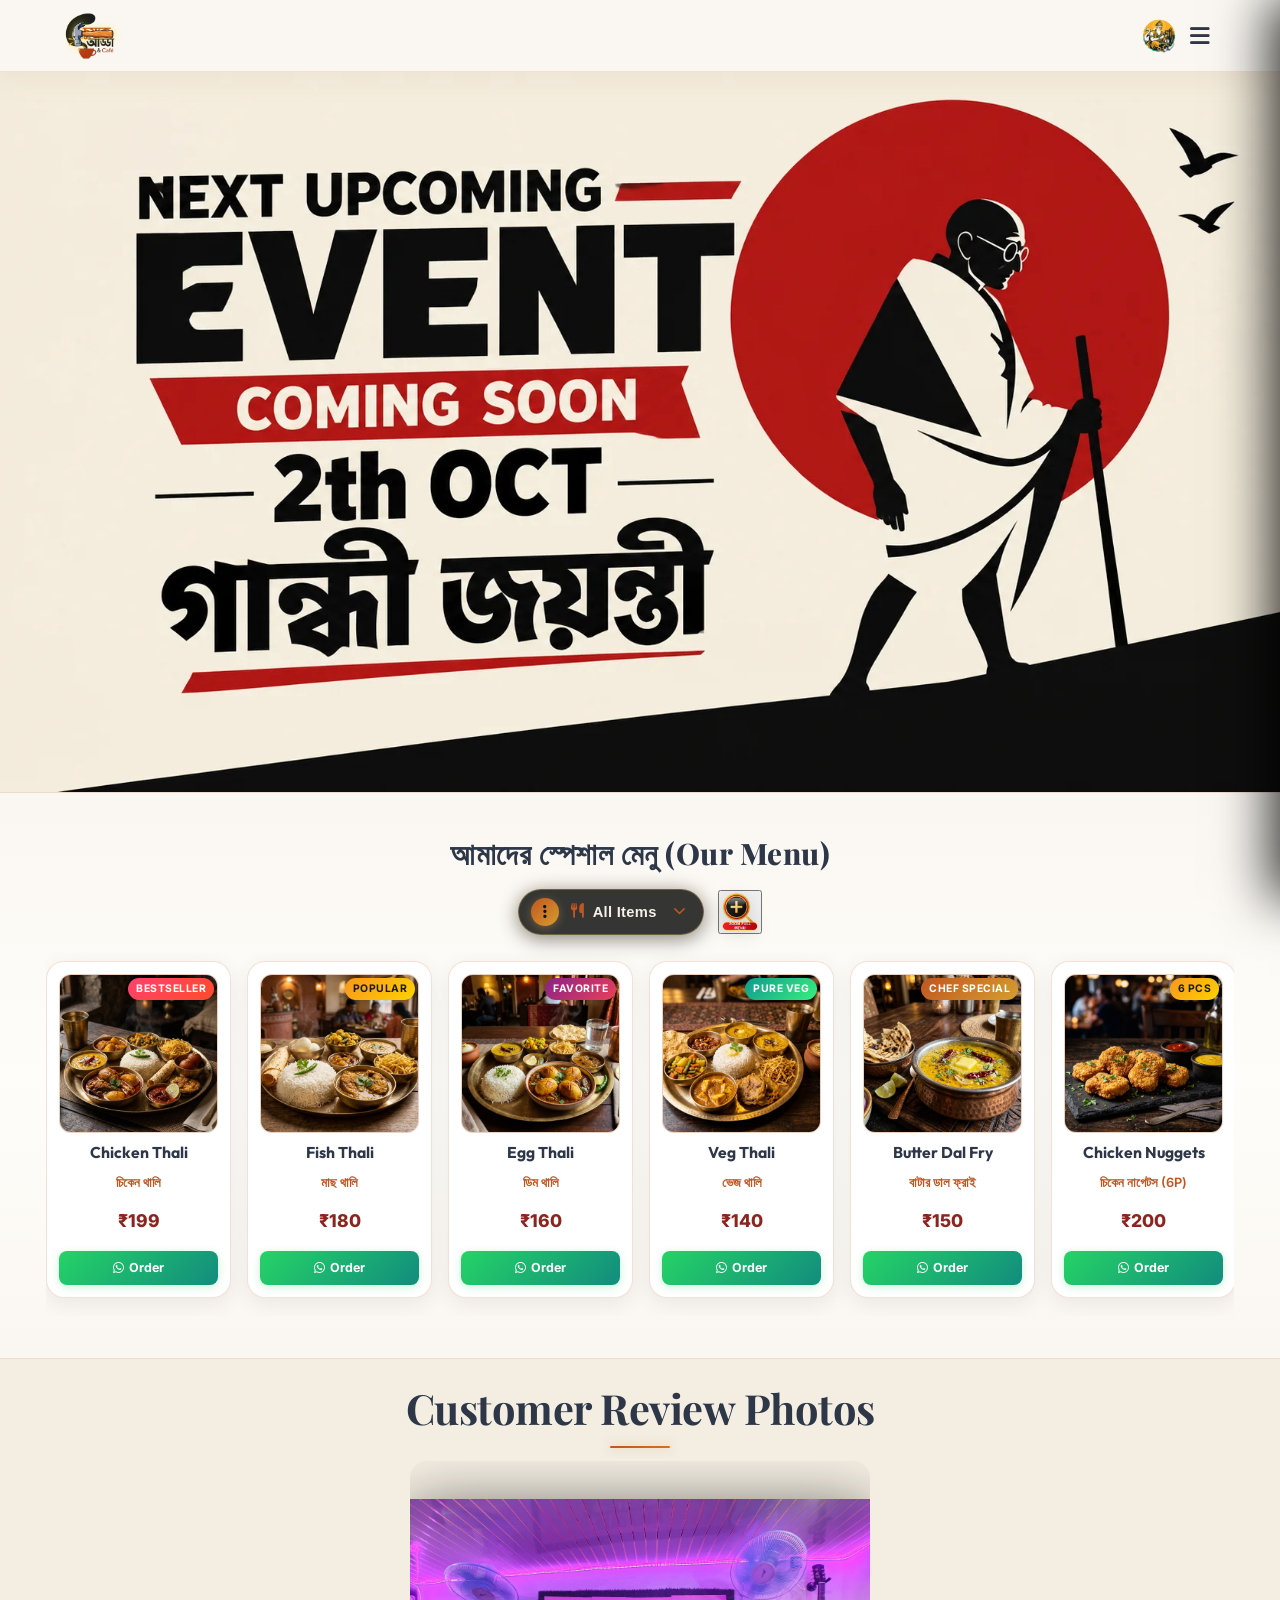
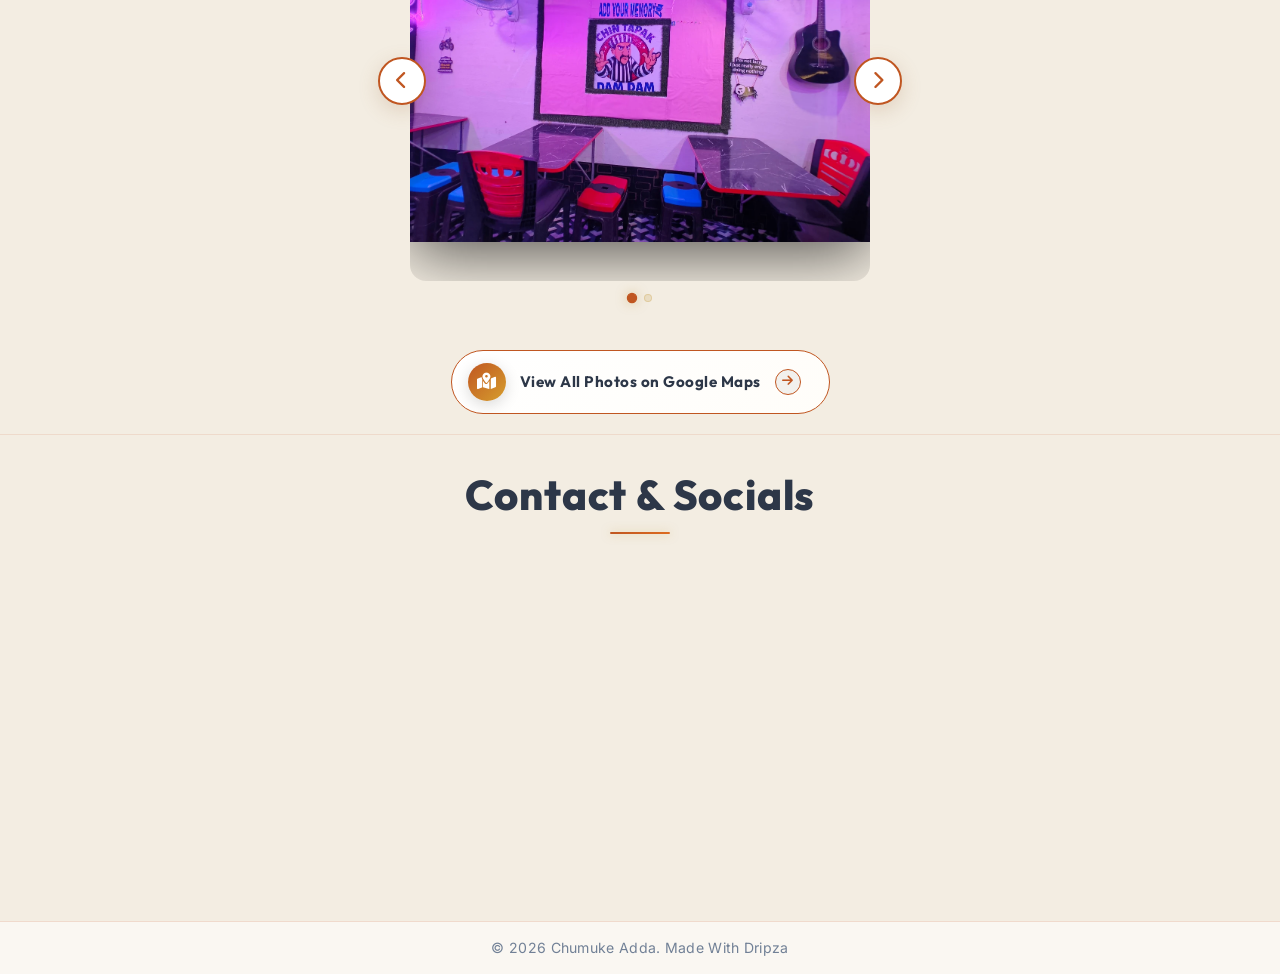
==== index.html @ e5b264c7 "Update search input keypad dismiss on enter" ====
﻿<!DOCTYPE html>
<html lang="bn">
<head>
    <meta charset="UTF-8">
    <meta name="viewport" content="width=device-width, initial-scale=1.0">
    <title>Chumuke Adda</title>
    <link rel="icon" type="image/png" href="assets/chumuke_adda_logo.webp">
    <link href="https://fonts.googleapis.com/css2?family=Playfair+Display:wght@400;600;700;800&family=Outfit:wght@300;400;600;800&family=Inter:wght@300;400;500;600&display=swap" rel="stylesheet">
    <link rel="stylesheet" href="https://cdnjs.cloudflare.com/ajax/libs/font-awesome/6.4.0/css/all.min.css">
    <link rel="stylesheet" href="styles.css?v=1.3">
</head>
<body class="no-scroll">
    <!-- Preloader Screen -->
    <div id="preloader">
        <div class="preloader-content">
            <h1 class="preloader-title">Welcome to <br><span class="highlight">Chumuke Adda</span></h1>
            <div class="preloader-loader">
                <div class="loader-bar"></div>
            </div>
        </div>
    </div>
    <!-- Navbar -->
    <nav class="navbar">
        <div class="logo-container">
            <img src="assets/chumuke_adda_logo.webp" alt="Chumuke Adda Logo" class="logo-brand-img">
            <div class="logo-text-wrapper">
                <span class="animated-football-header" title="Ganesh Chaturthi Special">
                    <img src="assets/ganesh_run_icon.webp" alt="Ganesh Run Icon" style="object-fit: contain; filter: drop-shadow(0 0 5px rgba(255, 215, 0, 0.6));">
                </span>
                <span class="logo-text">Chumuke Adda</span>
            </div>
        </div>
        <span class="rath-yatra-header-text">শুভ বিশ্বকর্মা পূজা!</span>
        <ul class="nav-links">
            <li><a href="#home">Home</a></li>
            <li><a href="#menu">Menu</a></li>
            <li><a href="#reviews">Reviews</a></li>
            <li><a href="#contact">Contact</a></li>
        </ul>
        <div class="navbar-actions">
            <!-- Rakhi Purnima Button for Poster -->
            <button class="fifa-btn" id="open-promo-modal-direct-btn" title="Show Ganesh Chaturthi Special Poster">
                <div class="fifa-container">
                    <div class="fifa-magic-ring"></div>
                    <img src="assets/ganesh_icon.webp" alt="Ganesh Special" class="fifa-svg" style="object-fit: contain;">
                </div>
            </button>
            
            <div class="hamburger">
                <i class="fas fa-bars"></i>
            </div>
        </div>
    </nav>

    <!-- Hero Section -->
    <section id="home" class="hero">
        <div class="hero-bg banner-box">
            <img src="assets/aj_restaurant_banner_1.webp" alt="AJ Restaurant & Cafe Banner" class="active">
            <img src="assets/hero_banner_1.webp" alt="Chumuke Adda Banner 1">
            <img src="assets/hero_banner_2.webp" alt="Chumuke Adda Banner 2">
            <img src="assets/hero_banner_3.webp" alt="Chumuke Adda Banner 3">
            <div class="overlay"></div>
        </div>
        <!-- Click/Hover Zones for Banner Control -->
        <div class="hero-nav-zone left-zone" title="Previous Image"></div>
        <div class="hero-nav-zone right-zone" title="Next Image"></div>
    </section>

                <!-- Digital Restaurant Menu Section -->
    <section id="menu" class="main-menu-section">
        <div class="menu-header-wrapper">
            <div class="menu-eyebrow-container">
                <span class="menu-eyebrow">আমাদের স্পেশাল মেনু (Our Menu)</span>
            </div>
        </div>

        <!-- Menu Category Filter Tabs -->
                <!-- Menu Category Filter Dropdown (Three-Dot Filter Menu) -->
        <!-- Menu Filter and Zoom Controls Row -->
        <div class="menu-filter-controls-row">
            <div class="menu-filter-dropdown-wrapper" id="main-menu-filter-dropdown-wrapper">
            <button type="button" class="menu-filter-dots-btn" id="main-menu-filter-dots-btn" aria-expanded="false" aria-haspopup="true" title="Filter Menu">
                <span class="three-dots-icon-box">
                    <i class="fas fa-ellipsis-v"></i>
                </span>
                <span class="current-filter-label" id="main-current-filter-label">
                    <i class="fas fa-utensils"></i>
                    <span>All Items</span>
                </span>
                <i class="fas fa-chevron-down filter-dropdown-arrow"></i>
            </button>

            <!-- Dropdown List of Category Filter Options -->
            <div class="menu-filter-dropdown-menu" id="main-menu-filter-dropdown-menu">
                <div class="menu-filter-dropdown-header">
                    <span><i class="fas fa-filter"></i> Filter Category</span>
                </div>
                <div class="menu-filter-dropdown-list">
                    <button type="button" class="menu-tab-btn active" data-category="all">
                        <span class="tab-btn-content">
                            <i class="fas fa-utensils tab-icon"></i>
                            <span class="tab-title">All Items</span>
                        </span>
                        <i class="fas fa-check active-indicator-icon"></i>
                    </button>
                    <button type="button" class="menu-tab-btn" data-category="thali">
                        <span class="tab-btn-content">
                            <i class="fas fa-bowl-rice tab-icon"></i>
                            <span class="tab-title">Bengali Thali</span>
                        </span>
                        <i class="fas fa-check active-indicator-icon"></i>
                    </button>
                    <button type="button" class="menu-tab-btn" data-category="snacks">
                        <span class="tab-btn-content">
                            <i class="fas fa-burger tab-icon"></i>
                            <span class="tab-title">Breakfast & Snacks</span>
                        </span>
                        <i class="fas fa-check active-indicator-icon"></i>
                    </button>
                    <button type="button" class="menu-tab-btn" data-category="beverages">
                        <span class="tab-btn-content">
                            <i class="fas fa-mug-hot tab-icon"></i>
                            <span class="tab-title">Tea & Coffee</span>
                        </span>
                        <i class="fas fa-check active-indicator-icon"></i>
                    </button>
                    <button type="button" class="menu-tab-btn" data-category="extras">
                        <span class="tab-btn-content">
                            <i class="fas fa-plate-wheat tab-icon"></i>
                            <span class="tab-title">Sides & Extras</span>
                        </span>
                        <i class="fas fa-check active-indicator-icon"></i>
                    </button>
                </div>
            </div>
        </div>

            <!-- Zoom Full Menu Button on Right Side of Filter -->
            <button type="button" class="menu-zoom-img-btn" id="open-full-menu-modal-btn" title="Open Complete Menu Card (সম্পূর্ণ মেনু)">
                    <img src="assets/zoom_full_menu_icon.webp" alt="Zoom Full Menu" class="zoom-full-menu-img">
                </button>
        </div>
        

        <!-- Menu Cards Horizontal Side-Scroll Wrapper -->
        <div class="main-menu-scroll-wrapper">
            <div class="main-menu-scroll-track" id="main-restaurant-menu-scroll">
                
                <!-- 1. Chicken Thali -->
                <div class="food-menu-card" data-category="thali">
                    <div class="food-card-badge bestseller">Bestseller</div>
                    <div class="food-card-img-box">
                        <img src="assets/menu_chicken_thali.webp" alt="Chicken Thali" loading="lazy">
                    </div>
                    <div class="food-card-body">
                        <h3 class="food-title">Chicken Thali</h3>
                        <span class="bengali-title">চিকেন থালি</span>
                        <span class="food-price">₹199</span>
                        <a href="https://wa.me/917432897195?text=Hi%20Chumuke%20Adda,%20I%20want%20to%20order%20Chicken%20Thali%20(₹199)" target="_blank" class="food-order-btn">
                            <i class="fab fa-whatsapp"></i> Order
                        </a>
                    </div>
                </div>

                <!-- 2. Fish Thali -->
                <div class="food-menu-card" data-category="thali">
                    <div class="food-card-badge popular">Popular</div>
                    <div class="food-card-img-box">
                        <img src="assets/menu_fish_thali.webp" alt="Fish Thali" loading="lazy">
                    </div>
                    <div class="food-card-body">
                        <h3 class="food-title">Fish Thali</h3>
                        <span class="bengali-title">মাছ থালি</span>
                        <span class="food-price">₹180</span>
                        <a href="https://wa.me/917432897195?text=Hi%20Chumuke%20Adda,%20I%20want%20to%20order%20Fish%20Thali%20(₹180)" target="_blank" class="food-order-btn">
                            <i class="fab fa-whatsapp"></i> Order
                        </a>
                    </div>
                </div>

                <!-- 3. Egg Thali -->
                <div class="food-menu-card" data-category="thali">
                    <div class="food-card-badge special">Favorite</div>
                    <div class="food-card-img-box">
                        <img src="assets/menu_egg_thali.webp" alt="Egg Thali" loading="lazy">
                    </div>
                    <div class="food-card-body">
                        <h3 class="food-title">Egg Thali</h3>
                        <span class="bengali-title">ডিম থালি</span>
                        <span class="food-price">₹160</span>
                        <a href="https://wa.me/917432897195?text=Hi%20Chumuke%20Adda,%20I%20want%20to%20order%20Egg%20Thali%20(₹160)" target="_blank" class="food-order-btn">
                            <i class="fab fa-whatsapp"></i> Order
                        </a>
                    </div>
                </div>

                <!-- 4. Veg Thali -->
                <div class="food-menu-card" data-category="thali">
                    <div class="food-card-badge pure-veg">Pure Veg</div>
                    <div class="food-card-img-box">
                        <img src="assets/menu_veg_thali.webp" alt="Veg Thali" loading="lazy">
                    </div>
                    <div class="food-card-body">
                        <h3 class="food-title">Veg Thali</h3>
                        <span class="bengali-title">ভেজ থালি</span>
                        <span class="food-price">₹140</span>
                        <a href="https://wa.me/917432897195?text=Hi%20Chumuke%20Adda,%20I%20want%20to%20order%20Veg%20Thali%20(₹140)" target="_blank" class="food-order-btn">
                            <i class="fab fa-whatsapp"></i> Order
                        </a>
                    </div>
                </div>

                <!-- 5. Butter Dal Fry -->
                <div class="food-menu-card" data-category="extras">
                    <div class="food-card-badge chef">Chef Special</div>
                    <div class="food-card-img-box">
                        <img src="assets/menu_butter_dal_fry.webp" alt="Butter Dal Fry" loading="lazy">
                    </div>
                    <div class="food-card-body">
                        <h3 class="food-title">Butter Dal Fry</h3>
                        <span class="bengali-title">বাটার ডাল ফ্রাই</span>
                        <span class="food-price">₹150</span>
                        <a href="https://wa.me/917432897195?text=Hi%20Chumuke%20Adda,%20I%20want%20to%20order%20Butter%20Dal%20Fry%20(₹150)" target="_blank" class="food-order-btn">
                            <i class="fab fa-whatsapp"></i> Order
                        </a>
                    </div>
                </div>

                <!-- 6. Chicken Nuggets -->
                <div class="food-menu-card" data-category="snacks">
                    <div class="food-card-badge popular">6 Pcs</div>
                    <div class="food-card-img-box">
                        <img src="assets/menu_chicken_nuggets.webp" alt="Chicken Nuggets" loading="lazy">
                    </div>
                    <div class="food-card-body">
                        <h3 class="food-title">Chicken Nuggets</h3>
                        <span class="bengali-title">চিকেন নাগেটস (6P)</span>
                        <span class="food-price">₹200</span>
                        <a href="https://wa.me/917432897195?text=Hi%20Chumuke%20Adda,%20I%20want%20to%20order%20Chicken%20Nuggets%20(₹200)" target="_blank" class="food-order-btn">
                            <i class="fab fa-whatsapp"></i> Order
                        </a>
                    </div>
                </div>

                <!-- 7. Aloo Tikki -->
                <div class="food-menu-card" data-category="snacks">
                    <div class="food-card-badge pure-veg">Big Size</div>
                    <div class="food-card-img-box">
                        <img src="assets/menu_aloo_tikki.webp" alt="Aloo Tikki Big Size" loading="lazy">
                    </div>
                    <div class="food-card-body">
                        <h3 class="food-title">Aloo Tikki 6P</h3>
                        <span class="bengali-title">আলু টিক্কি (6P)</span>
                        <span class="food-price">₹180</span>
                        <a href="https://wa.me/917432897195?text=Hi%20Chumuke%20Adda,%20I%20want%20to%20order%20Aloo%20Tikki%20(₹180)" target="_blank" class="food-order-btn">
                            <i class="fab fa-whatsapp"></i> Order
                        </a>
                    </div>
                </div>

                <!-- 8. Egg Maggie -->
                <div class="food-menu-card" data-category="snacks">
                    <div class="food-card-badge popular">Hot</div>
                    <div class="food-card-img-box">
                        <img src="assets/menu_egg_maggie.webp" alt="Egg Maggie" loading="lazy">
                    </div>
                    <div class="food-card-body">
                        <h3 class="food-title">Egg Maggie</h3>
                        <span class="bengali-title">এগ ম্যাগি</span>
                        <span class="food-price">₹80</span>
                        <a href="https://wa.me/917432897195?text=Hi%20Chumuke%20Adda,%20I%20want%20to%20order%20Egg%20Maggie%20(₹80)" target="_blank" class="food-order-btn">
                            <i class="fab fa-whatsapp"></i> Order
                        </a>
                    </div>
                </div>

                <!-- 9. Veg Maggie -->
                <div class="food-menu-card" data-category="snacks">
                    <div class="food-card-badge pure-veg">Veg</div>
                    <div class="food-card-img-box">
                        <img src="assets/menu_egg_maggie.webp" alt="Veg Maggie" loading="lazy">
                    </div>
                    <div class="food-card-body">
                        <h3 class="food-title">Veg Maggie</h3>
                        <span class="bengali-title">ভেজ ম্যাগি</span>
                        <span class="food-price">₹60</span>
                        <a href="https://wa.me/917432897195?text=Hi%20Chumuke%20Adda,%20I%20want%20to%20order%20Veg%20Maggie%20(₹60)" target="_blank" class="food-order-btn">
                            <i class="fab fa-whatsapp"></i> Order
                        </a>
                    </div>
                </div>

                <!-- 10. Bread Omelette -->
                <div class="food-menu-card" data-category="snacks">
                    <div class="food-card-badge special">Breakfast</div>
                    <div class="food-card-img-box">
                        <img src="assets/menu6.webp" alt="Bread Omelette Jam Butter" loading="lazy">
                    </div>
                    <div class="food-card-body">
                        <h3 class="food-title">Bread Omelette</h3>
                        <span class="bengali-title">ব্রেড ওমলেট / জ্যাম</span>
                        <span class="food-price">₹60</span>
                        <a href="https://wa.me/917432897195?text=Hi%20Chumuke%20Adda,%20I%20want%20to%20order%20Bread%20Omelette%20(₹60)" target="_blank" class="food-order-btn">
                            <i class="fab fa-whatsapp"></i> Order
                        </a>
                    </div>
                </div>

                <!-- 11. Chai & Coffee -->
                <div class="food-menu-card" data-category="beverages">
                    <div class="food-card-badge special">Hot</div>
                    <div class="food-card-img-box">
                        <img src="assets/menu_tea_coffee.webp" alt="Coffee" loading="lazy">
                    </div>
                    <div class="food-card-body">
                        <h3 class="food-title">Milk / Black Coffee</h3>
                        <span class="bengali-title">কফি (Min 2 Cup)</span>
                        <span class="food-price">₹50</span>
                        <a href="https://wa.me/917432897195?text=Hi%20Chumuke%20Adda,%20I%20want%20to%20order%20Coffee" target="_blank" class="food-order-btn">
                            <i class="fab fa-whatsapp"></i> Order
                        </a>
                    </div>
                </div>

                <!-- 12. Milk / Black Tea -->
                <div class="food-menu-card" data-category="beverages">
                    <div class="food-card-badge bestseller">Chai</div>
                    <div class="food-card-img-box">
                        <img src="assets/menu_tea_coffee.webp" alt="Tea" loading="lazy">
                    </div>
                    <div class="food-card-body">
                        <h3 class="food-title">Black / Milk Tea</h3>
                        <span class="bengali-title">চা (Min 2 Cup)</span>
                        <span class="food-price">₹25</span>
                        <a href="https://wa.me/917432897195?text=Hi%20Chumuke%20Adda,%20I%20want%20to%20order%20Tea" target="_blank" class="food-order-btn">
                            <i class="fab fa-whatsapp"></i> Order
                        </a>
                    </div>
                </div>

                <!-- 13. Green Tea -->
                <div class="food-menu-card" data-category="beverages">
                    <div class="food-card-badge pure-veg">Healthy</div>
                    <div class="food-card-img-box">
                        <img src="assets/menu_tea_coffee.webp" alt="Green Tea" loading="lazy">
                    </div>
                    <div class="food-card-body">
                        <h3 class="food-title">Green Tea</h3>
                        <span class="bengali-title">গ্রিন টি (Min 2 Cup)</span>
                        <span class="food-price">₹40</span>
                        <a href="https://wa.me/917432897195?text=Hi%20Chumuke%20Adda,%20I%20want%20to%20order%20Green%20Tea" target="_blank" class="food-order-btn">
                            <i class="fab fa-whatsapp"></i> Order
                        </a>
                    </div>
                </div>

                <!-- 14. Extra Chicken 4P -->
                <div class="food-menu-card" data-category="extras">
                    <div class="food-card-badge popular">4 Pcs</div>
                    <div class="food-card-img-box">
                        <img src="assets/menu_chicken_thali.webp" alt="Extra Chicken" loading="lazy">
                    </div>
                    <div class="food-card-body">
                        <h3 class="food-title">Extra Chicken (4P)</h3>
                        <span class="bengali-title">চিকেন কারি (4P)</span>
                        <span class="food-price">₹180</span>
                        <a href="https://wa.me/917432897195?text=Hi%20Chumuke%20Adda,%20I%20want%20to%20order%20Extra%20Chicken%204P%20(₹180)" target="_blank" class="food-order-btn">
                            <i class="fab fa-whatsapp"></i> Order
                        </a>
                    </div>
                </div>

                <!-- 15. Extra Mutton 1P -->
                <div class="food-menu-card" data-category="extras">
                    <div class="food-card-badge special">Special</div>
                    <div class="food-card-img-box">
                        <img src="assets/menu3.webp" alt="Extra Mutton" loading="lazy">
                    </div>
                    <div class="food-card-body">
                        <h3 class="food-title">Extra Mutton (1P)</h3>
                        <span class="bengali-title">মটন (স্পেশাল অর্ডার)</span>
                        <span class="food-price">₹80</span>
                        <a href="https://wa.me/917432897195?text=Hi%20Chumuke%20Adda,%20I%20want%20to%20order%20Extra%20Mutton%20(₹80)" target="_blank" class="food-order-btn">
                            <i class="fab fa-whatsapp"></i> Order
                        </a>
                    </div>
                </div>

                <!-- 16. Extra Fish 1P -->
                <div class="food-menu-card" data-category="extras">
                    <div class="food-card-badge popular">1 Pc</div>
                    <div class="food-card-img-box">
                        <img src="assets/menu_fish_thali.webp" alt="Extra Fish" loading="lazy">
                    </div>
                    <div class="food-card-body">
                        <h3 class="food-title">Extra Fish (1P)</h3>
                        <span class="bengali-title">মাছ ১ পিস</span>
                        <span class="food-price">₹80</span>
                        <a href="https://wa.me/917432897195?text=Hi%20Chumuke%20Adda,%20I%20want%20to%20order%20Extra%20Fish%20(₹80)" target="_blank" class="food-order-btn">
                            <i class="fab fa-whatsapp"></i> Order
                        </a>
                    </div>
                </div>

                <!-- 17. Green Salad -->
                <div class="food-menu-card" data-category="extras">
                    <div class="food-card-badge pure-veg">Fresh</div>
                    <div class="food-card-img-box">
                        <img src="assets/menu_veg_thali.webp" alt="Green Salad" loading="lazy">
                    </div>
                    <div class="food-card-body">
                        <h3 class="food-title">Green Salad</h3>
                        <span class="bengali-title">গ্রিন স্যালাড</span>
                        <span class="food-price">₹100</span>
                        <a href="https://wa.me/917432897195?text=Hi%20Chumuke%20Adda,%20I%20want%20to%20order%20Green%20Salad%20(₹100)" target="_blank" class="food-order-btn">
                            <i class="fab fa-whatsapp"></i> Order
                        </a>
                    </div>
                </div>

                <!-- 18. Extra Egg (2P) -->
                <div class="food-menu-card" data-category="extras">
                    <div class="food-card-badge special">2 Pcs</div>
                    <div class="food-card-img-box">
                        <img src="assets/menu_egg_thali.webp" alt="Extra Egg 2P" loading="lazy">
                    </div>
                    <div class="food-card-body">
                        <h3 class="food-title">Extra Egg (2P)</h3>
                        <span class="bengali-title">ডিম (২ পিস)</span>
                        <span class="food-price">₹50</span>
                        <a href="https://wa.me/917432897195?text=Hi%20Chumuke%20Adda,%20I%20want%20to%20order%20Extra%20Egg%202P%20(₹50)" target="_blank" class="food-order-btn">
                            <i class="fab fa-whatsapp"></i> Order
                        </a>
                    </div>
                </div>

                <!-- 19. Extra Rice -->
                <div class="food-menu-card" data-category="extras">
                    <div class="food-card-badge popular">1 Plate</div>
                    <div class="food-card-img-box">
                        <img src="assets/menu_veg_thali.webp" alt="Extra Rice" loading="lazy">
                    </div>
                    <div class="food-card-body">
                        <h3 class="food-title">Extra Rice</h3>
                        <span class="bengali-title">এক্সট্রা ভাত</span>
                        <span class="food-price">₹50</span>
                        <a href="https://wa.me/917432897195?text=Hi%20Chumuke%20Adda,%20I%20want%20to%20order%20Extra%20Rice%20(₹50)" target="_blank" class="food-order-btn">
                            <i class="fab fa-whatsapp"></i> Order
                        </a>
                    </div>
                </div>

                <!-- 20. Extra Misti / Papad / Roti -->
                <div class="food-menu-card" data-category="extras">
                    <div class="food-card-badge pure-veg">Per Pc</div>
                    <div class="food-card-img-box">
                        <img src="assets/menu2.webp" alt="Extra Misti Papad Roti" loading="lazy">
                    </div>
                    <div class="food-card-body">
                        <h3 class="food-title">Extra Misti / Papad / Roti</h3>
                        <span class="bengali-title">মিষ্টি / পাঁপড় / রুটি</span>
                        <span class="food-price">₹10</span>
                        <a href="https://wa.me/917432897195?text=Hi%20Chumuke%20Adda,%20I%20want%20to%20order%20Extra%20Misti%20Papad%20Roti%20(₹10)" target="_blank" class="food-order-btn">
                            <i class="fab fa-whatsapp"></i> Order
                        </a>
                    </div>
                </div>

                <!-- 21. Extra Sabji / Dal / Vaji -->
                <div class="food-menu-card" data-category="extras">
                    <div class="food-card-badge pure-veg">Side Bowl</div>
                    <div class="food-card-img-box">
                        <img src="assets/menu_butter_dal_fry.webp" alt="Extra Sabji Dal Vaji" loading="lazy">
                    </div>
                    <div class="food-card-body">
                        <h3 class="food-title">Extra Sabji / Dal / Vaji</h3>
                        <span class="bengali-title">সবজি / ডাল / ভাজি</span>
                        <span class="food-price">₹30</span>
                        <a href="https://wa.me/917432897195?text=Hi%20Chumuke%20Adda,%20I%20want%20to%20order%20Extra%20Sabji%20Dal%20Vaji%20(₹30)" target="_blank" class="food-order-btn">
                            <i class="fab fa-whatsapp"></i> Order
                        </a>
                    </div>
                </div>

                <!-- 18. Water Bottle -->
                <div class="food-menu-card" data-category="beverages">
                    <div class="food-card-badge pure-veg">Mineral</div>
                    <div class="food-card-img-box">
                        <img src="assets/menu5.webp" alt="Water Bottle" loading="lazy">
                    </div>
                    <div class="food-card-body">
                        <h3 class="food-title">Water Bottle</h3>
                        <span class="bengali-title">জল 1L / 2L</span>
                        <span class="food-price">₹20 / ₹30</span>
                        <a href="https://wa.me/917432897195?text=Hi%20Chumuke%20Adda,%20I%20want%20to%20order%20Water%20Bottle" target="_blank" class="food-order-btn">
                            <i class="fab fa-whatsapp"></i> Order
                        </a>
                    </div>
                </div>

            </div>
        </div>
    </section>

    <!-- Reviews Section (Photo Gallery) -->
    <section id="reviews" class="reviews-section">
        <h2 class="section-title">Customer Review Photos</h2>
        <div class="reviews-slider-container">
            <div class="reviews-slider">
                <div class="review-slide active">
                    <img src="assets/customer_review_1.webp" alt="Customer Review 1">
                </div>
                <div class="review-slide">
                    <img src="assets/customer_review_2.webp" alt="Customer Review 2">
                </div>
            </div>
            
            <!-- Slider Controls -->
            <button class="slider-btn prev-btn"><i class="fas fa-chevron-left"></i></button>
            <button class="slider-btn next-btn"><i class="fas fa-chevron-right"></i></button>
            
            <!-- Slider Dots -->
            <div class="slider-dots">
                <span class="dot active" data-index="0"></span>
                <span class="dot" data-index="1"></span>
            </div>
        </div>
        <div style="text-align: center; margin-top: 3rem;">
            <div class="reviews-cta-wrapper">
            <a href="https://maps.app.goo.gl/Szn18ThjXPSMj12R8" target="_blank" class="modern-maps-btn" title="Open Google Maps Gallery">
                <span class="maps-icon-badge"><i class="fas fa-map-marked-alt"></i></span>
                <span class="maps-btn-text">View All Photos on Google Maps</span>
                <span class="maps-arrow-circle"><i class="fas fa-arrow-right"></i></span>
            </a>
        </div>
        </div>
    </section>

    <!-- Contact & Footer -->
    <section id="contact" class="contact-section">
        <h2 class="section-title">Contact & Socials</h2>
        <div class="contact-container glassmorphism">
            <div class="contact-info">
                <h2>Visit Us</h2>
                <div class="info-item">
                    <a href="https://maps.app.goo.gl/DJ6kk2fHjK8gkijg8" target="_blank" style="color: inherit; text-decoration: none; display: flex; align-items: center; gap: 15px;">
                        <i class="fas fa-map-marker-alt"></i>
                        <p>Vidyanagar VIDYANAGAR, opposite BAR, Nabadwip, Manganpur, West Bengal 713513</p>
                    </a>
                </div>
                <div class="info-item">
                    <a href="tel:+917432897195" style="color: inherit; text-decoration: none; display: flex; align-items: center; gap: 15px;">
                        <i class="fas fa-phone-alt"></i>
                        <p>+91 7432897195</p>
                    </a>
                </div>
                <div class="info-item">
                    <a href="mailto:chumukeadda@gmail.com" style="color: inherit; text-decoration: none; display: flex; align-items: center; gap: 15px;">
                        <i class="fas fa-envelope"></i>
                        <p>chumukeadda@gmail.com</p>
                    </a>
                </div>
            </div>
            <div class="social-links">
                <h2>Follow Us</h2>
                <div class="social-icons">
                    <a href="#" class="social-icon"><i class="fab fa-instagram"></i></a>
                    <a href="#" class="social-icon"><i class="fab fa-facebook-f"></i></a>
                    <a href="#" class="social-icon"><i class="fab fa-youtube"></i></a>
                    <a href="https://wa.me/917432897195" target="_blank" class="social-icon" title="Chat on WhatsApp"><i class="fab fa-whatsapp"></i></a>
                    <a href="https://maps.app.goo.gl/DJ6kk2fHjK8gkijg8" target="_blank" class="social-icon" title="View Location"><i class="fas fa-map-marker-alt"></i></a>
                </div>
            </div>
        </div>
    </section>

    <footer>
        <p>&copy; 2026 Chumuke Adda. Made With Dripza</p>
    </footer>



    <!-- Full Menu Interactive Modal -->
    <div class="full-menu-modal" id="full-menu-modal" aria-hidden="true">
        <div class="full-menu-modal-overlay" id="full-menu-modal-overlay"></div>
        <div class="full-menu-modal-container">
            <!-- Modal Sticky Top Header Container (Header + Hero Title + Search + Category Tabs) -->
            <div class="full-menu-modal-top-section">
                <!-- Modal Header -->
                <div class="full-menu-modal-header">
                    <div class="full-menu-modal-header-left">
                        <button class="menu-modal-close-btn" id="close-full-menu-modal-btn" aria-label="Close Full Menu">
                            <i class="fas fa-arrow-left"></i> <span>Back</span>
                        </button>
                        <div class="full-menu-modal-title">
                            Chumuke Adda
                        </div>
                    </div>
                    <div class="full-menu-modal-header-right">
                        <a href="#modal-order-timings" class="menu-modal-timing-btn" id="modal-timing-btn" title="Order Timings">
                            <i class="fas fa-clock"></i> <span>Timings</span>
                        </a>
                        <a href="tel:917432897195" class="menu-modal-call-btn">
                            <i class="fas fa-phone-alt"></i> <span>917432897195</span>
                        </a>
                        <button class="menu-modal-close-icon-btn" id="close-full-menu-icon-btn" aria-label="Close">
                            <i class="fas fa-times"></i>
                        </button>
                    </div>
                </div>

                <!-- Modal Hero Header -->
                <div class="full-menu-hero">
                    <h1>Complete Menu Card <span class="bengali-heading">আমাদের সম্পূর্ণ ডিজিটাল মেনু</span></h1>
                </div>

                <!-- Search Bar & Category Filter Tabs -->
                <div class="menu-control-bar">
                    

                    <!-- Modal Category Filter Dropdown (Three-Dot Filter Menu) -->
                    <div class="menu-filter-dropdown-wrapper" id="modal-menu-filter-dropdown-wrapper">
            <button type="button" class="menu-filter-dots-btn" id="modal-menu-filter-dots-btn" aria-expanded="false" aria-haspopup="true" title="Filter Menu">
                <span class="three-dots-icon-box">
                    <i class="fas fa-ellipsis-v"></i>
                </span>
                <span class="current-filter-label" id="modal-current-filter-label">
                    <i class="fas fa-utensils"></i>
                    <span>All Items</span>
                </span>
                <i class="fas fa-chevron-down filter-dropdown-arrow"></i>
            </button>

            <!-- Dropdown List of Category Filter Options -->
            <div class="menu-filter-dropdown-menu" id="modal-menu-filter-dropdown-menu">
                <div class="menu-filter-dropdown-header">
                    <span><i class="fas fa-filter"></i> Filter Category</span>
                </div>
                <div class="menu-filter-dropdown-list">
                    <button type="button" class="menu-tab-btn active" data-category="all">
                        <span class="tab-btn-content">
                            <i class="fas fa-utensils tab-icon"></i>
                            <span class="tab-title">All Items</span>
                        </span>
                        <i class="fas fa-check active-indicator-icon"></i>
                    </button>
                    <button type="button" class="menu-tab-btn" data-category="thali">
                        <span class="tab-btn-content">
                            <i class="fas fa-bowl-rice tab-icon"></i>
                            <span class="tab-title">Bengali Thali</span>
                        </span>
                        <i class="fas fa-check active-indicator-icon"></i>
                    </button>
                    <button type="button" class="menu-tab-btn" data-category="snacks">
                        <span class="tab-btn-content">
                            <i class="fas fa-burger tab-icon"></i>
                            <span class="tab-title">Breakfast & Snacks</span>
                        </span>
                        <i class="fas fa-check active-indicator-icon"></i>
                    </button>
                    <button type="button" class="menu-tab-btn" data-category="beverages">
                        <span class="tab-btn-content">
                            <i class="fas fa-mug-hot tab-icon"></i>
                            <span class="tab-title">Tea & Coffee</span>
                        </span>
                        <i class="fas fa-check active-indicator-icon"></i>
                    </button>
                    <button type="button" class="menu-tab-btn" data-category="extras">
                        <span class="tab-btn-content">
                            <i class="fas fa-plate-wheat tab-icon"></i>
                            <span class="tab-title">Sides & Extras</span>
                        </span>
                        <i class="fas fa-check active-indicator-icon"></i>
                    </button>
                </div>
            </div>
                </div>

                    <div class="search-box-wrapper">
                        <i class="fas fa-search"></i>
                        <input type="text" id="modal-menu-search-input" placeholder="খাবারের নাম লিখে খুঁজুন (Search dishes...)" autocomplete="off" enterkeyhint="search">
                        <button type="button" id="modal-menu-search-clear" class="search-clear-btn" aria-label="Clear search" title="à¦®à§à¦›à§‡ à¦«à§‡à¦²à§à¦¨ (Clear)">
                            <i class="fas fa-times"></i>
                        </button>
                    </div>
            </div>
            </div>

            <div class="full-menu-modal-body">
                <!-- Complete Menu Card Grid -->
                <div class="compact-menu-grid-container">
                    <div class="compact-grid" id="modal-full-menu-grid">

                        <!-- 1. Chicken Thali -->
                        <div class="food-menu-card" data-category="thali" data-keywords="chicken thali murgi murgir mangsho rice dal sabji thali">
                            <div class="food-card-badge bestseller">Bestseller</div>
                            <div class="food-card-img-box">
                                <img src="assets/menu_chicken_thali.webp" alt="Chicken Thali" loading="lazy">
                            </div>
                            <div class="food-card-body">
                                <h3 class="food-title">Chicken Thali</h3>
                                <span class="bengali-title">চিকেন থালি</span>
                                <span class="food-price">₹199</span>
                                <a href="https://wa.me/917432897195?text=Hi%20Chumuke%20Adda,%20I%20want%20to%20order%20Chicken%20Thali%20(₹199)" target="_blank" class="food-order-btn">
                                    <i class="fab fa-whatsapp"></i> Order
                                </a>
                            </div>
                        </div>

                        <!-- 2. Fish Thali -->
                        <div class="food-menu-card" data-category="thali" data-keywords="fish thali macher thali mach jhol rui katla rice dal thali">
                            <div class="food-card-badge popular">Popular</div>
                            <div class="food-card-img-box">
                                <img src="assets/menu_fish_thali.webp" alt="Fish Thali" loading="lazy">
                            </div>
                            <div class="food-card-body">
                                <h3 class="food-title">Fish Thali</h3>
                                <span class="bengali-title">মাছ থালি</span>
                                <span class="food-price">₹180</span>
                                <a href="https://wa.me/917432897195?text=Hi%20Chumuke%20Adda,%20I%20want%20to%20order%20Fish%20Thali%20(₹180)" target="_blank" class="food-order-btn">
                                    <i class="fab fa-whatsapp"></i> Order
                                </a>
                            </div>
                        </div>

                        <!-- 3. Egg Thali -->
                        <div class="food-menu-card" data-category="thali" data-keywords="egg thali dimer thali dim kosha rice dal thali">
                            <div class="food-card-badge special">Favorite</div>
                            <div class="food-card-img-box">
                                <img src="assets/menu_egg_thali.webp" alt="Egg Thali" loading="lazy">
                            </div>
                            <div class="food-card-body">
                                <h3 class="food-title">Egg Thali</h3>
                                <span class="bengali-title">ডিম থালি</span>
                                <span class="food-price">₹160</span>
                                <a href="https://wa.me/917432897195?text=Hi%20Chumuke%20Adda,%20I%20want%20to%20order%20Egg%20Thali%20(₹160)" target="_blank" class="food-order-btn">
                                    <i class="fab fa-whatsapp"></i> Order
                                </a>
                            </div>
                        </div>

                        <!-- 4. Veg Thali -->
                        <div class="food-menu-card" data-category="thali" data-keywords="veg thali niramish thali paneer dal sabji rice mishti doi">
                            <div class="food-card-badge pure-veg">Pure Veg</div>
                            <div class="food-card-img-box">
                                <img src="assets/menu_veg_thali.webp" alt="Veg Thali" loading="lazy">
                            </div>
                            <div class="food-card-body">
                                <h3 class="food-title">Veg Thali</h3>
                                <span class="bengali-title">ভেজ থালি</span>
                                <span class="food-price">₹140</span>
                                <a href="https://wa.me/917432897195?text=Hi%20Chumuke%20Adda,%20I%20want%20to%20order%20Veg%20Thali%20(₹140)" target="_blank" class="food-order-btn">
                                    <i class="fab fa-whatsapp"></i> Order
                                </a>
                            </div>
                        </div>

                        <!-- 5. Butter Dal Fry -->
                        <div class="food-menu-card" data-category="extras" data-keywords="butter dal fry yellow dal tadka veg">
                            <div class="food-card-badge chef">Chef Special</div>
                            <div class="food-card-img-box">
                                <img src="assets/menu_butter_dal_fry.webp" alt="Butter Dal Fry" loading="lazy">
                            </div>
                            <div class="food-card-body">
                                <h3 class="food-title">Butter Dal Fry</h3>
                                <span class="bengali-title">বাটার ডাল ফ্রাই</span>
                                <span class="food-price">₹150</span>
                                <a href="https://wa.me/917432897195?text=Hi%20Chumuke%20Adda,%20I%20want%20to%20order%20Butter%20Dal%20Fry%20(₹150)" target="_blank" class="food-order-btn">
                                    <i class="fab fa-whatsapp"></i> Order
                                </a>
                            </div>
                        </div>

                        <!-- 6. Chicken Nuggets (6P) -->
                        <div class="food-menu-card" data-category="snacks" data-keywords="chicken nuggets 6p fried snacks non-veg">
                            <div class="food-card-badge popular">6 Pcs</div>
                            <div class="food-card-img-box">
                                <img src="assets/menu_chicken_nuggets.webp" alt="Chicken Nuggets" loading="lazy">
                            </div>
                            <div class="food-card-body">
                                <h3 class="food-title">Chicken Nuggets</h3>
                                <span class="bengali-title">চিকেন নাগেটস (6P)</span>
                                <span class="food-price">₹200</span>
                                <a href="https://wa.me/917432897195?text=Hi%20Chumuke%20Adda,%20I%20want%20to%20order%20Chicken%20Nuggets%20(₹200)" target="_blank" class="food-order-btn">
                                    <i class="fab fa-whatsapp"></i> Order
                                </a>
                            </div>
                        </div>

                        <!-- 7. Aloo Tikki Big Size (6P) -->
                        <div class="food-menu-card" data-category="snacks" data-keywords="aloo tikki potato cutlet snacks big size veg">
                            <div class="food-card-badge pure-veg">Big Size</div>
                            <div class="food-card-img-box">
                                <img src="assets/menu_aloo_tikki.webp" alt="Aloo Tikki Big Size" loading="lazy">
                            </div>
                            <div class="food-card-body">
                                <h3 class="food-title">Aloo Tikki 6P</h3>
                                <span class="bengali-title">আলু টিক্কি (6P)</span>
                                <span class="food-price">₹180</span>
                                <a href="https://wa.me/917432897195?text=Hi%20Chumuke%20Adda,%20I%20want%20to%20order%20Aloo%20Tikki%20(₹180)" target="_blank" class="food-order-btn">
                                    <i class="fab fa-whatsapp"></i> Order
                                </a>
                            </div>
                        </div>

                        <!-- 8. Egg Maggie -->
                        <div class="food-menu-card" data-category="snacks" data-keywords="egg maggie noodles masala snacks">
                            <div class="food-card-badge popular">Hot</div>
                            <div class="food-card-img-box">
                                <img src="assets/menu_egg_maggie.webp" alt="Egg Maggie" loading="lazy">
                            </div>
                            <div class="food-card-body">
                                <h3 class="food-title">Egg Maggie</h3>
                                <span class="bengali-title">এগ ম্যাগি</span>
                                <span class="food-price">₹80</span>
                                <a href="https://wa.me/917432897195?text=Hi%20Chumuke%20Adda,%20I%20want%20to%20order%20Egg%20Maggie%20(₹80)" target="_blank" class="food-order-btn">
                                    <i class="fab fa-whatsapp"></i> Order
                                </a>
                            </div>
                        </div>

                        <!-- 9. Veg Maggie -->
                        <div class="food-menu-card" data-category="snacks" data-keywords="veg maggie masala noodles snacks vegetarian">
                            <div class="food-card-badge pure-veg">Veg</div>
                            <div class="food-card-img-box">
                                <img src="assets/menu_egg_maggie.webp" alt="Veg Maggie" loading="lazy">
                            </div>
                            <div class="food-card-body">
                                <h3 class="food-title">Veg Maggie</h3>
                                <span class="bengali-title">ভেজ ম্যাগি</span>
                                <span class="food-price">₹60</span>
                                <a href="https://wa.me/917432897195?text=Hi%20Chumuke%20Adda,%20I%20want%20to%20order%20Veg%20Maggie%20(₹60)" target="_blank" class="food-order-btn">
                                    <i class="fab fa-whatsapp"></i> Order
                                </a>
                            </div>
                        </div>

                        <!-- 10. Bread Omelette / Jam / Butter -->
                        <div class="food-menu-card" data-category="snacks" data-keywords="bread omelette jam butter breakfast toast egg">
                            <div class="food-card-badge special">Breakfast</div>
                            <div class="food-card-img-box">
                                <img src="assets/menu6.webp" alt="Bread Omelette Jam Butter" loading="lazy">
                            </div>
                            <div class="food-card-body">
                                <h3 class="food-title">Bread Omelette</h3>
                                <span class="bengali-title">ব্রেড ওমলেট / জ্যাম</span>
                                <span class="food-price">₹60</span>
                                <a href="https://wa.me/917432897195?text=Hi%20Chumuke%20Adda,%20I%20want%20to%20order%20Bread%20Omelette%20(₹60)" target="_blank" class="food-order-btn">
                                    <i class="fab fa-whatsapp"></i> Order
                                </a>
                            </div>
                        </div>

                        <!-- 11. Milk / Black Coffee -->
                        <div class="food-menu-card" data-category="beverages" data-keywords="coffee milk coffee black coffee hot drink beverages espresso">
                            <div class="food-card-badge special">Hot</div>
                            <div class="food-card-img-box">
                                <img src="assets/menu_tea_coffee.webp" alt="Milk and Black Coffee" loading="lazy">
                            </div>
                            <div class="food-card-body">
                                <h3 class="food-title">Milk / Black Coffee</h3>
                                <span class="bengali-title">কফি (Min 2 Cup)</span>
                                <span class="food-price">₹50</span>
                                <a href="https://wa.me/917432897195?text=Hi%20Chumuke%20Adda,%20I%20want%20to%20order%20Coffee" target="_blank" class="food-order-btn">
                                    <i class="fab fa-whatsapp"></i> Order
                                </a>
                            </div>
                        </div>

                        <!-- 12. Black / Milk Tea -->
                        <div class="food-menu-card" data-category="beverages" data-keywords="tea chai milk tea black tea masala chai beverage">
                            <div class="food-card-badge bestseller">Chai</div>
                            <div class="food-card-img-box">
                                <img src="assets/menu_tea_coffee.webp" alt="Black and Milk Tea" loading="lazy">
                            </div>
                            <div class="food-card-body">
                                <h3 class="food-title">Black / Milk Tea</h3>
                                <span class="bengali-title">চা (Min 2 Cup)</span>
                                <span class="food-price">₹25</span>
                                <a href="https://wa.me/917432897195?text=Hi%20Chumuke%20Adda,%20I%20want%20to%20order%20Tea" target="_blank" class="food-order-btn">
                                    <i class="fab fa-whatsapp"></i> Order
                                </a>
                            </div>
                        </div>

                        <!-- 13. Green Tea -->
                        <div class="food-menu-card" data-category="beverages" data-keywords="green tea healthy detox hot beverage">
                            <div class="food-card-badge pure-veg">Healthy</div>
                            <div class="food-card-img-box">
                                <img src="assets/menu_tea_coffee.webp" alt="Green Tea" loading="lazy">
                            </div>
                            <div class="food-card-body">
                                <h3 class="food-title">Green Tea</h3>
                                <span class="bengali-title">গ্রিন টি (Min 2 Cup)</span>
                                <span class="food-price">₹40</span>
                                <a href="https://wa.me/917432897195?text=Hi%20Chumuke%20Adda,%20I%20want%20to%20order%20Green%20Tea" target="_blank" class="food-order-btn">
                                    <i class="fab fa-whatsapp"></i> Order
                                </a>
                            </div>
                        </div>

                        <!-- 14. Extra Chicken (4P) -->
                        <div class="food-menu-card" data-category="extras" data-keywords="extra chicken 4p murgir mangsho chicken curry side non-veg">
                            <div class="food-card-badge popular">4 Pcs</div>
                            <div class="food-card-img-box">
                                <img src="assets/menu_chicken_thali.webp" alt="Extra Chicken 4P" loading="lazy">
                            </div>
                            <div class="food-card-body">
                                <h3 class="food-title">Extra Chicken (4P)</h3>
                                <span class="bengali-title">চিকেন কারি (4P)</span>
                                <span class="food-price">₹180</span>
                                <a href="https://wa.me/917432897195?text=Hi%20Chumuke%20Adda,%20I%20want%20to%20order%20Extra%20Chicken%204P%20(₹180)" target="_blank" class="food-order-btn">
                                    <i class="fab fa-whatsapp"></i> Order
                                </a>
                            </div>
                        </div>

                        <!-- 15. Extra Mutton (1P - Special Order) -->
                        <div class="food-menu-card" data-category="extras" data-keywords="extra mutton 1p khasi mangsho mutton kosha special non-veg">
                            <div class="food-card-badge special">Special</div>
                            <div class="food-card-img-box">
                                <img src="assets/menu3.webp" alt="Extra Mutton 1P" loading="lazy">
                            </div>
                            <div class="food-card-body">
                                <h3 class="food-title">Extra Mutton (1P)</h3>
                                <span class="bengali-title">মটন (স্পেশাল অর্ডার)</span>
                                <span class="food-price">₹80</span>
                                <a href="https://wa.me/917432897195?text=Hi%20Chumuke%20Adda,%20I%20want%20to%20order%20Extra%20Mutton%20(₹80)" target="_blank" class="food-order-btn">
                                    <i class="fab fa-whatsapp"></i> Order
                                </a>
                            </div>
                        </div>

                        <!-- 16. Extra Fish (1P) -->
                        <div class="food-menu-card" data-category="extras" data-keywords="extra fish 1p macher jhol rui katla side non-veg">
                            <div class="food-card-badge popular">1 Pc</div>
                            <div class="food-card-img-box">
                                <img src="assets/menu_fish_thali.webp" alt="Extra Fish 1P" loading="lazy">
                            </div>
                            <div class="food-card-body">
                                <h3 class="food-title">Extra Fish (1P)</h3>
                                <span class="bengali-title">মাছ ১ পিস</span>
                                <span class="food-price">₹80</span>
                                <a href="https://wa.me/917432897195?text=Hi%20Chumuke%20Adda,%20I%20want%20to%20order%20Extra%20Fish%20(₹80)" target="_blank" class="food-order-btn">
                                    <i class="fab fa-whatsapp"></i> Order
                                </a>
                            </div>
                        </div>

                        <!-- 17. Green Salad -->
                        <div class="food-menu-card" data-category="extras" data-keywords="green salad cucumber tomato onion lemon salad veg">
                            <div class="food-card-badge pure-veg">Fresh</div>
                            <div class="food-card-img-box">
                                <img src="assets/menu_veg_thali.webp" alt="Green Salad" loading="lazy">
                            </div>
                            <div class="food-card-body">
                                <h3 class="food-title">Green Salad</h3>
                                <span class="bengali-title">গ্রিন স্যালাড</span>
                                <span class="food-price">₹100</span>
                                <a href="https://wa.me/917432897195?text=Hi%20Chumuke%20Adda,%20I%20want%20to%20order%20Green%20Salad%20(₹100)" target="_blank" class="food-order-btn">
                                    <i class="fab fa-whatsapp"></i> Order
                                </a>
                            </div>
                        </div>

                        <!-- 18. Extra Egg (2P) -->
                        <div class="food-menu-card" data-category="extras" data-keywords="extra egg 2p dim egg curry side non-veg">
                            <div class="food-card-badge special">2 Pcs</div>
                            <div class="food-card-img-box">
                                <img src="assets/menu_egg_thali.webp" alt="Extra Egg 2P" loading="lazy">
                            </div>
                            <div class="food-card-body">
                                <h3 class="food-title">Extra Egg (2P)</h3>
                                <span class="bengali-title">ডিম (২ পিস)</span>
                                <span class="food-price">₹50</span>
                                <a href="https://wa.me/917432897195?text=Hi%20Chumuke%20Adda,%20I%20want%20to%20order%20Extra%20Egg%202P%20(₹50)" target="_blank" class="food-order-btn">
                                    <i class="fab fa-whatsapp"></i> Order
                                </a>
                            </div>
                        </div>

                        <!-- 19. Extra Rice -->
                        <div class="food-menu-card" data-category="extras" data-keywords="extra rice bhat rice portion veg side">
                            <div class="food-card-badge popular">1 Plate</div>
                            <div class="food-card-img-box">
                                <img src="assets/menu_veg_thali.webp" alt="Extra Rice" loading="lazy">
                            </div>
                            <div class="food-card-body">
                                <h3 class="food-title">Extra Rice</h3>
                                <span class="bengali-title">এক্সট্রা ভাত</span>
                                <span class="food-price">₹50</span>
                                <a href="https://wa.me/917432897195?text=Hi%20Chumuke%20Adda,%20I%20want%20to%20order%20Extra%20Rice%20(₹50)" target="_blank" class="food-order-btn">
                                    <i class="fab fa-whatsapp"></i> Order
                                </a>
                            </div>
                        </div>

                        <!-- 20. Extra Misti / Papad / Roti -->
                        <div class="food-menu-card" data-category="extras" data-keywords="extra misti papad roti sweet flatbread side">
                            <div class="food-card-badge pure-veg">Per Pc</div>
                            <div class="food-card-img-box">
                                <img src="assets/menu2.webp" alt="Extra Misti Papad Roti" loading="lazy">
                            </div>
                            <div class="food-card-body">
                                <h3 class="food-title">Extra Misti / Papad / Roti</h3>
                                <span class="bengali-title">মিষ্টি / পাঁপড় / রুটি</span>
                                <span class="food-price">₹10</span>
                                <a href="https://wa.me/917432897195?text=Hi%20Chumuke%20Adda,%20I%20want%20to%20order%20Extra%20Misti%20Papad%20Roti%20(₹10)" target="_blank" class="food-order-btn">
                                    <i class="fab fa-whatsapp"></i> Order
                                </a>
                            </div>
                        </div>

                        <!-- 21. Extra Sabji / Dal / Vaji -->
                        <div class="food-menu-card" data-category="extras" data-keywords="extra sabji dal vaji butter dal fry veg side">
                            <div class="food-card-badge pure-veg">Side Bowl</div>
                            <div class="food-card-img-box">
                                <img src="assets/menu_butter_dal_fry.webp" alt="Extra Sabji Dal Vaji" loading="lazy">
                            </div>
                            <div class="food-card-body">
                                <h3 class="food-title">Extra Sabji / Dal / Vaji</h3>
                                <span class="bengali-title">সবজি / ডাল / ভাজি</span>
                                <span class="food-price">₹30</span>
                                <a href="https://wa.me/917432897195?text=Hi%20Chumuke%20Adda,%20I%20want%20to%20order%20Extra%20Sabji%20Dal%20Vaji%20(₹30)" target="_blank" class="food-order-btn">
                                    <i class="fab fa-whatsapp"></i> Order
                                </a>
                            </div>
                        </div>

                        <!-- 22. Packaged Water Bottle (1L / 2L) -->
                        <div class="food-menu-card" data-category="beverages" data-keywords="water bottle 1l 2l mineral water drink">
                            <div class="food-card-badge pure-veg">Mineral</div>
                            <div class="food-card-img-box">
                                <img src="assets/menu5.webp" alt="Packaged Water Bottle" loading="lazy">
                            </div>
                            <div class="food-card-body">
                                <h3 class="food-title">Water Bottle</h3>
                                <span class="bengali-title">জল 1L / 2L</span>
                                <span class="food-price">₹20 / ₹30</span>
                                <a href="https://wa.me/917432897195?text=Hi%20Chumuke%20Adda,%20I%20want%20to%20order%20Water%20Bottle" target="_blank" class="food-order-btn">
                                    <i class="fab fa-whatsapp"></i> Order
                                </a>
                            </div>
                        </div>

                    </div>

                    <!-- No Results Fallback -->
                    <div id="modal-no-results-msg" style="display: none; text-align: center; padding: 40px 20px; color: #aaa;">
                        <i class="fas fa-search" style="font-size: 2.5rem; margin-bottom: 12px; display: block; color: var(--accent-gold);"></i>
                        <p>আপনার খোঁজা অনুযায়ী কোনো খাবার পাওয়া যায়নি। অন্য কিছু লিখে খুঁজুন।</p>
                    </div>
                </div>

                <!-- Order Timings Banner -->
                <div id="modal-order-timings" style="max-width: 1200px; margin: 35px auto 40px; padding: 0 15px;">
                    <div class="order-info-banner glassmorphism">
                        <div class="order-timing-card">
                            <div class="timing-icon"><i class="fas fa-clock"></i></div>
                            <div class="timing-details">
                                <h4>⏰ Order Timings (অর্ডার সময়সূচী)</h4>
                                <ul>
                                    <li><strong>☀️ Lunch:</strong> Any Time You're Hungry!</li>
                                    <li><strong>🌙 Dinner:</strong> Order 05:00 PM – 06:30 PM <span class="serve-time">(Serve: 9:30 PM – 10:00 PM)</span></li>
                                    <li><strong>🌅 Breakfast:</strong> Pre-order 09:00 PM – 10:00 PM <span class="serve-time">(Serve Next Morning: 8:30 AM)</span></li>
                                </ul>
                            </div>
                        </div>
                        
                        <div class="order-call-box">
                            <div class="call-badge">Direct Hotline</div>
                            <h3>Call or WhatsApp to Place Order</h3>
                            <a href="tel:917432897195" class="order-phone-link">
                                <i class="fas fa-phone-volume"></i> 917432897195
                            </a>
                            <div class="quick-action-btns">
                                <a href="tel:917432897195" class="direct-call-btn">
                                    <i class="fas fa-phone"></i> Call Now
                                </a>
                                <a href="https://wa.me/917432897195?text=Hello%20Chumuke%20Adda,%20I%20want%20to%20place%20an%20order!" target="_blank" class="direct-wp-btn">
                                    <i class="fab fa-whatsapp"></i> WhatsApp Order
                                </a>
                            </div>
                        </div>
                    </div>
                </div>
            </div>
        </div>
    </div>

    

    <!-- Message Panel Overlay -->
    <div class="msg-panel-overlay" id="msg-panel-overlay"></div>

    <!-- Slide-out Message Panel -->
    <div class="msg-panel" id="msg-panel">
        <button class="close-msg-panel-btn" id="close-msg-panel-btn">&times;</button>
        <div class="msg-panel-header">
            <h2>Send a Message</h2>
            <p>We'd love to hear from you! Write to us and we'll save it to our sheet.</p>
        </div>
        <form id="msg-panel-form">
            <div class="form-group">
                <label for="msg-name">Your Name</label>
                <input type="text" id="msg-name" required placeholder="Enter your full name">
            </div>
            <div class="form-group">
                <label for="msg-email">Email or Phone</label>
                <input type="text" id="msg-email" required placeholder="Enter email or phone number">
            </div>
            <div class="form-group">
                <label for="msg-content">Message</label>
                <textarea id="msg-content" rows="5" required placeholder="Type your message here..."></textarea>
            </div>
            <button type="submit" class="submit-msg-btn" id="submit-msg-btn">
                <span>Send Message</span> <i class="fas fa-paper-plane"></i>
            </button>
        </form>
        <div class="msg-status-container" id="msg-status-container"></div>
    </div>



    <!-- Promo Poster Modal -->
    <div class="promo-modal" id="promo-modal">
        <div class="promo-modal-overlay"></div>
        <div class="promo-modal-content">
            <button class="promo-modal-close" id="close-promo-modal-btn" aria-label="Close Promo Modal"><i class="fas fa-times"></i></button>
            <img src="assets/promo_poster.webp" alt="Rakhi Purnima Celebration" class="promo-poster-img">
        </div>
    </div>

    <script src="script.js"></script>
</body>
</html>
---- styles.css ----
﻿/* ============================================================
   CHUMUKE ADDA — Premium Modern Theme
   ============================================================ */

@import url('https://fonts.googleapis.com/css2?family=Playfair+Display:wght@400;600;700;800&family=Outfit:wght@300;400;600;800&family=Inter:wght@300;400;500;600&display=swap');

/* ---- CSS Variables (Option 1: Warm Cream & Cafe Terracotta Light Theme) ---- */
:root {
    --bg-deep:              #FAF7F2; /* Warm Cream / Ivory Background */
    --bg-dark:              #F3EDE2; /* Soft Warm Beige (section bg alt) */
    --bg-card:              #FFFFFF; /* Pure White Card background */
    --bg-card2:             #FFFDF9; /* Soft Warm Card hover */
    --bg-cream:             #EFE4D4; /* Accent Cream */
    --accent-gold:          #C05621; /* Terracotta Warm Orange (Primary Accent) */
    --accent-amber:         #D69E2E; /* Warm Golden Amber (Secondary Accent) */
    --accent-light:         #DD6B20; /* Bright Terracotta Orange (Hover States) */
    --accent-red:           #8C2520; /* Deep Chestnut Maroon (Highlights) */
    --accent-warm:          #9C4221; /* Warm Terracotta Wine */
    --text-primary:         #2D3748; /* Soft Dark Charcoal Primary Text */
    --text-secondary:       #4A5568; /* Slate Charcoal Secondary Text */
    --text-muted:           #718096; /* Muted Text */
    --text-light-section:   #1A202C; /* Darkest Text */
    --glass-bg:             rgba(255, 255, 255, 0.88); /* Light Glass Background */
    --glass-border:         rgba(192, 86, 33, 0.18); /* Terracotta Glass Border */
    --glass-shadow:         0 8px 30px rgba(160, 110, 70, 0.12); /* Soft Warm Shadow */
    --glow-gold:            0 0 25px rgba(192, 86, 33, 0.2);
    --radius-sm:            8px;
    --radius-md:            16px;
    --radius-lg:            24px;
    --transition:           all 0.4s cubic-bezier(0.4, 0, 0.2, 1);
}

/* ---- Reset ---- */
*, *::before, *::after {
    margin: 0;
    padding: 0;
    box-sizing: border-box;
}

html {
    scroll-behavior: smooth;
}

body {
    font-family: 'Inter', sans-serif;
    background-color: var(--bg-deep);
    color: var(--text-primary);
    overflow-x: hidden;
    line-height: 1.6;
}

body.no-scroll {
    overflow-y: hidden !important;
}

h1, h2, h3, h4 {
    font-family: 'Playfair Display', 'Tiro Bangla', serif;
    line-height: 1.2;
}

/* ---- Custom Scrollbar ---- */
::-webkit-scrollbar          { width: 6px; }
::-webkit-scrollbar-track    { background: var(--bg-deep); }
::-webkit-scrollbar-thumb    { background: var(--accent-gold); border-radius: 3px; }
::-webkit-scrollbar-thumb:hover { background: var(--accent-amber); }

/* ============================================================
   NAVBAR
   ============================================================ */
.navbar {
    position: sticky;
    top: 0;
    margin: 0;
    width: 100%;
    padding: 0 5%;
    height: 72px;
    border-radius: 0;
    display: flex;
    justify-content: space-between;
    align-items: center;
    background: rgba(250, 247, 242, 0.94);
    backdrop-filter: blur(20px);
    -webkit-backdrop-filter: blur(20px);
    z-index: 1000;
    border-bottom: 1px solid rgba(192, 86, 33, 0.15);
    box-shadow: 0 4px 30px rgba(160, 110, 70, 0.1);
    transition: var(--transition);
}

.navbar-scrolled {
    height: 62px;
    background: rgba(250, 247, 242, 0.98);
    border-bottom-color: rgba(192, 86, 33, 0.25);
    box-shadow: 0 8px 35px rgba(160, 110, 70, 0.15);
}

.logo-container {
    display: flex;
    align-items: center;
    gap: 2px;
}

.logo-brand-img {
    height: 52px;
    width: auto;
    object-fit: contain;
    transition: var(--transition);
}

.logo-brand-img:hover {
    transform: scale(1.04);
}

.logo-text-wrapper {
    display: flex;
    align-items: center;
    position: relative;
    padding-left: 0px;
}

.animated-football-header {
    position: absolute;
    left: -52px;
    width: 48px;
    height: 48px;
    top: 50%;
    margin-top: -24px;
    display: inline-block;
    z-index: 10;
    animation: footballRollAcross 14s linear infinite;
    will-change: left, transform, opacity;
    pointer-events: none;
}

.animated-football-header svg,
.animated-football-header img {
    width: 100%;
    height: 100%;
}

.logo-text {
    font-size: 1.5rem;
    font-weight: 800;
    letter-spacing: 1px;
    background: linear-gradient(90deg, var(--accent-gold), var(--accent-red));
    -webkit-background-clip: text;
    -webkit-text-fill-color: transparent;
    font-family: 'Outfit', sans-serif;
    display: inline-block;
    white-space: nowrap;
    overflow: hidden;
    clip-path: inset(0 100% 0 0);
    opacity: 0;
    animation: revealTextWipe 14s linear infinite;
    will-change: clip-path, opacity;
}

.nav-links {
    display: flex;
    flex-direction: column;
    position: absolute;
    top: 100%;
    right: 5%;
    width: 210px;
    height: auto;
    background: rgba(250, 247, 242, 0.98);
    backdrop-filter: blur(20px);
    -webkit-backdrop-filter: blur(20px);
    border: 1px solid rgba(192, 86, 33, 0.15);
    border-radius: 0 0 var(--radius-md) var(--radius-md);
    padding: 1.5rem 0;
    gap: 0.25rem;
    box-shadow: 0 15px 40px rgba(160, 110, 70, 0.15);
    opacity: 0;
    transform: translateY(-8px);
    pointer-events: none;
    transition: all 0.3s cubic-bezier(0.165, 0.84, 0.44, 1);
    align-items: center;
    list-style: none;
    z-index: 1000;
}

.nav-links.nav-active {
    opacity: 1;
    transform: translateY(0);
    pointer-events: auto;
}

.nav-links a {
    text-decoration: none;
    color: var(--text-primary);
    font-weight: 600;
    font-size: 0.95rem;
    letter-spacing: 0.5px;
    text-transform: uppercase;
    padding: 0.65rem 1.4rem;
    border-radius: var(--radius-sm);
    transition: var(--transition);
    position: relative;
    display: block;
    width: 100%;
    text-align: center;
}

.nav-links a::after {
    content: '';
    position: absolute;
    bottom: 2px;
    left: 50%;
    transform: translateX(-50%);
    width: 0;
    height: 1.5px;
    background: var(--accent-gold);
    border-radius: 2px;
    transition: width 0.3s ease;
}

.nav-links a:hover {
    color: var(--accent-light);
}

.nav-links a:hover::after {
    width: 60%;
}

.navbar-actions {
    display: flex;
    align-items: center;
    gap: 0.35rem;
}
.dripza-btn-nav {
    background: transparent !important;
    border: none !important;
    width: 38px;
    height: 38px;
    cursor: pointer;
    display: flex;
    align-items: center;
    justify-content: center;
    padding: 0;
    overflow: visible;
    position: relative;
    box-shadow: none !important;
    transition: transform 0.3s ease;
}

.dripza-btn-nav:hover {
    background: transparent !important;
    box-shadow: none !important;
    transform: translateY(-2px);
}

.dripza-nav-icon {
    width: 100%;
    height: 100%;
    object-fit: contain;
    animation: dripzaBreathing 3.5s infinite ease-in-out;
    transition: filter 0.4s ease, transform 0.8s cubic-bezier(0.34, 1.56, 0.64, 1);
}

.dripza-btn-nav:hover .dripza-nav-icon {
    transform: scale(1.15) rotate(360deg);
    filter: drop-shadow(0 0 10px rgba(201, 162, 75, 0.9));
}

@keyframes dripzaBreathing {
    0%, 100% {
        transform: scale(1);
        filter: drop-shadow(0 0 2px rgba(201, 162, 75, 0.25));
    }
    50% {
        transform: scale(1.06);
        filter: drop-shadow(0 0 7px rgba(201, 162, 75, 0.65));
    }
}

.hamburger {
    display: block;
    cursor: pointer;
    font-size: 1.4rem;
    color: var(--text-primary);
    padding: 0.4rem;
    border-radius: var(--radius-sm);
    transition: var(--transition);
}

.hamburger:hover {
    color: var(--accent-gold);
    background: rgba(192, 86, 33, 0.08);
}

/* ============================================================
   HERO / BANNER SECTION
   ============================================================ */
.hero {
    position: relative;
    width: 100%;
    aspect-ratio: 16 / 9;
    height: 56.25vw; /* Explicit 16:9 height to prevent collapse */
    min-height: 400px; /* Safe minimum height for PC banner */
    display: flex;
    align-items: center;
    justify-content: center;
    text-align: center;
    overflow: hidden;
    margin-top: 0;
}

.hero-bg {
    position: absolute;
    inset: 0;
    z-index: 0;
    overflow: hidden;
    background: var(--bg-deep);
}

.hero-bg::before {
    content: '';
    position: absolute;
    top: -30px;
    left: -30px;
    right: -30px;
    bottom: -30px;
    background-image: var(--bg-image);
    background-size: cover;
    background-position: center;
    filter: blur(28px) brightness(0.28) saturate(1.2);
    transition: background-image 1.2s ease-in-out;
    z-index: 0;
}

.hero-bg img {
    position: absolute;
    inset: 0;
    width: 100%;
    height: 100%;
    object-fit: cover;
    display: block;
    opacity: 0;
    transition: opacity 1.5s ease-in-out;
    z-index: 1;
}

.hero-video {
    position: absolute;
    inset: 0;
    width: 100%;
    height: 100%;
    object-fit: cover;
    z-index: 1;
}

.hero-bg img.active {
    opacity: 1;
    z-index: 2;
}

.hero-bg img.prev {
    opacity: 0;
    z-index: 1;
}

.hero-nav-zone {
    position: absolute;
    top: 0;
    bottom: 0;
    width: 15%;
    z-index: 5;
    cursor: pointer;
    background: transparent;
    transition: background 0.3s ease;
}

.hero-nav-zone.left-zone {
    left: 0;
}

.hero-nav-zone.right-zone {
    right: 0;
}

/* Subtle feedback on hover (no arrow icons) */
.hero-nav-zone:hover {
    background: rgba(255, 255, 255, 0.03);
}

.overlay {
    position: absolute;
    inset: 0;
    background: transparent;
    z-index: 3;
    pointer-events: none;
}

.hero-content {
    max-width: 800px;
    padding: 0 24px;
    z-index: 4;
    transform: translateY(30px);
    opacity: 0;
    animation: fadeUp 1.2s cubic-bezier(0.165, 0.84, 0.44, 1) forwards 0.4s;
}

.hero-content h1 {
    font-size: 3.6rem;
    font-weight: 800;
    margin-bottom: 1.2rem;
    color: var(--text-primary);
    text-shadow: 0 4px 15px rgba(0, 0, 0, 0.5);
    letter-spacing: -1px;
}

.hero-content p {
    font-size: 1.15rem;
    color: var(--text-secondary);
    margin-bottom: 2.8rem;
    line-height: 1.7;
    text-shadow: 0 2px 8px rgba(0, 0, 0, 0.5);
}

/* ============================================================
   SECTION SHARED
   ============================================================ */
section {
    padding: 15px 6%;
}

.section-title {
    font-family: 'Playfair Display', 'Tiro Bangla', serif;
    font-size: 2.6rem;
    font-weight: 700;
    text-align: center;
    margin-bottom: 1.2rem;
    color: var(--text-primary);
    position: relative;
    display: inline-block;
    width: 100%;
    letter-spacing: -0.5px;
}

.section-title::after {
    content: '';
    display: block;
    width: 60px;
    height: 2px;
    background: linear-gradient(90deg, var(--accent-gold), var(--accent-light));
    margin: 0.8rem auto 0;
    border-radius: 2px;
    box-shadow: 0 0 10px rgba(201, 162, 75, 0.5);
}

/* ============================================================
   VIBE SECTION
   ============================================================ */
.vibe-section {
    background: radial-gradient(ellipse at center top, rgba(201, 162, 75,0.05) 0%, transparent 65%);
    border-top: 1px solid rgba(201, 162, 75, 0.08);
    border-bottom: 1px solid rgba(201, 162, 75, 0.08);
    padding-top: 15px;
    padding-bottom: 15px;
}

.vibe-container {
    display: flex;
    align-items: center;
    justify-content: center;
    flex-wrap: wrap;
    gap: 1.2rem;
    padding: 0;
    max-width: 1100px;
    margin: 0 auto;
}

.vibe-text {
    max-width: 520px;
}

.vibe-text h3 {
    font-family: 'Playfair Display', 'Tiro Bangla', serif;
    font-size: 2rem;
    margin-bottom: 1.2rem;
    font-weight: 700;
    color: var(--text-primary);
    position: relative;
    padding-left: 1.2rem;
}

.vibe-text h3::before {
    content: '';
    position: absolute;
    left: 0;
    top: 10%;
    height: 80%;
    width: 3px;
    background: linear-gradient(to bottom, var(--accent-gold), var(--accent-amber));
    border-radius: 3px;
}

.vibe-text p {
    color: var(--text-secondary);
    line-height: 1.9;
    font-size: 1.05rem;
    font-weight: 400;
}

/* ============================================================
   INTERACTIVE RAKHI PURNIMA SPECIAL ALTAR
   ============================================================ */
.rath-feast-container {
    position: relative;
    width: 190px;
    height: 190px;
    background: radial-gradient(circle at center, #260A13 0%, #120408 100%);
    border-radius: var(--radius-md);
    border: 2px solid rgba(255, 193, 7, 0.55);
    box-shadow: 0 8px 24px rgba(0, 0, 0, 0.85), 
                inset 0 0 25px rgba(233, 30, 99, 0.25),
                0 0 14px rgba(255, 193, 7, 0.35);
    overflow: hidden;
    cursor: pointer;
    perspective: 500px;
    flex-shrink: 0;
    margin: 20px;
    transition: border-color 0.4s ease, box-shadow 0.4s ease;
}

.rath-feast-container:hover {
    border-color: #FFD54F;
    box-shadow: 0 8px 24px rgba(0, 0, 0, 0.95), 
                inset 0 0 25px rgba(255, 215, 0, 0.3),
                0 0 22px rgba(233, 30, 99, 0.5);
}

.temple-arch {
    position: absolute;
    top: 5px;
    left: 5px;
    right: 5px;
    bottom: 5px;
    border: 1px dashed rgba(255, 215, 0, 0.4);
    border-radius: var(--radius-md);
    pointer-events: none;
    z-index: 1;
}

.rath-altar-chariot {
    position: absolute;
    top: 15px;
    left: 50%;
    transform: translateX(-50%);
    width: 72px;
    height: 72px;
    z-index: 3;
    filter: drop-shadow(0 2px 6px rgba(0,0,0,0.7));
    transition: transform 0.4s cubic-bezier(0.175, 0.885, 0.32, 1.275), filter 0.4s ease;
    animation: trophyFloat 3.5s infinite ease-in-out;
}

.rath-altar-chariot svg {
    width: 100%;
    height: 100%;
}

.rath-feast-container.activated .rath-altar-chariot {
    filter: drop-shadow(0 0 10px #FFD700) drop-shadow(0 0 18px #E91E63);
    animation: trophyVibrate 0.12s infinite linear;
}

@keyframes trophyFloat {
    0%, 100% { transform: translateX(-50%) translateY(0); }
    50% { transform: translateX(-50%) translateY(-3px); }
}

@keyframes trophyVibrate {
    0%, 100% { transform: translateX(-50%) translate(0, 0) scale(1.04); }
    25% { transform: translateX(-50%) translate(-0.6px, 0.6px) scale(1.04); }
    50% { transform: translateX(-50%) translate(0.6px, -0.6px) scale(1.04); }
    75% { transform: translateX(-50%) translate(-0.6px, -0.6px) scale(1.04); }
}

.temple-bell {
    position: absolute;
    bottom: 12px;
    left: 50%;
    width: 58px;
    height: 58px;
    transform: translateX(-50%);
    z-index: 5;
    cursor: pointer;
    filter: drop-shadow(0 3px 6px rgba(0,0,0,0.7));
    transition: transform 0.6s cubic-bezier(0.19, 1, 0.22, 1), opacity 0.5s ease;
}

.temple-bell:hover {
    transform: translateX(-50%) scale(1.1);
}

.temple-bell svg {
    width: 100%;
    height: 100%;
}

.rath-feast-container.activated .temple-bell {
    transform: translateX(-50%) translateY(-55px) rotate(-22deg) scale(0.9);
    opacity: 0;
    pointer-events: none;
}

.rath-fusion-burger {
    position: absolute;
    bottom: 10px;
    left: 50%;
    width: 68px;
    height: 68px;
    transform: translate(-50%, 15px) scale(0.6);
    opacity: 0;
    z-index: 2;
    pointer-events: none;
    transition: all 0.6s cubic-bezier(0.175, 0.885, 0.32, 1.275);
    filter: drop-shadow(0 0 4px rgba(0, 0, 0, 0.4));
}

.rath-fusion-burger svg {
    width: 100%;
    height: 100%;
}

.rath-feast-container.activated .rath-fusion-burger {
    opacity: 1;
    transform: translate(-50%, 0) scale(1.2);
    filter: drop-shadow(0 0 10px #FFD700) drop-shadow(0 0 18px #E91E63);
}

.rath-celebration {
    position: absolute;
    top: 36%;
    left: 50%;
    transform: translate(-50%, -50%) scale(0.7);
    font-family: 'Outfit', sans-serif;
    font-size: 0.82rem;
    font-weight: 900;
    color: #ffffff;
    letter-spacing: 1px;
    text-shadow: 0 0 10px #FFD700, 
                 0 0 18px #E91E63, 
                 0 0 26px #880E4F;
    opacity: 0;
    pointer-events: none;
    z-index: 6;
    transition: all 0.4s cubic-bezier(0.175, 0.885, 0.32, 1.275);
    white-space: nowrap;
}

.rath-feast-container.activated .rath-celebration {
    opacity: 1;
    transform: translate(-50%, -50%) scale(1);
    animation: pulseGoal 0.4s ease-in-out infinite alternate;
}

.feast-item {
    position: absolute;
    font-size: 11px;
    opacity: 0;
    z-index: 4;
    pointer-events: none;
}

.feast-item.p1 { left: 45%; top: 35px; }
.feast-item.p2 { left: 35%; top: 40px; }
.feast-item.p3 { left: 55%; top: 40px; }
.feast-item.p4 { left: 40%; top: 30px; }
.feast-item.p5 { left: 50%; top: 30px; }
.feast-item.p6 { left: 48%; top: 25px; }

.rath-feast-container.activated .feast-item {
    animation: rainConfetti 1.5s cubic-bezier(0.1, 0.8, 0.3, 1) forwards;
}

@keyframes rainConfetti {
    0% {
        transform: translate(0, 0) rotate(0deg) scale(0.5);
        opacity: 1;
    }
    100% {
        opacity: 0;
    }
}

.rath-feast-container.activated .feast-item.p1 { transform: translate(-50px, 85px) rotate(360deg) scale(1.3); }
.rath-feast-container.activated .feast-item.p2 { transform: translate(-70px, 65px) rotate(180deg) scale(1.1); }
.rath-feast-container.activated .feast-item.p3 { transform: translate(60px, 80px) rotate(-360deg) scale(1.4); }
.rath-feast-container.activated .feast-item.p4 { transform: translate(-30px, 95px) rotate(-180deg) scale(1.2); }
.rath-feast-container.activated .feast-item.p5 { transform: translate(40px, 90px) rotate(540deg) scale(1.5); }
.rath-feast-container.activated .feast-item.p6 { transform: translate(5px, 100px) rotate(-540deg) scale(1.3); }

/* ============================================================
   REVIEWS GALLERY SLIDER
   ============================================================ */
.reviews-section {
    background: var(--bg-dark);
}

.reviews-slider-container {
    position: relative;
    max-width: 500px;
    margin: 0 auto;
    padding: 0 10px;
}

.reviews-slider {
    position: relative;
    height: 500px;
    width: 100%;
    border-radius: var(--radius-md);
    overflow: hidden;
}

.gallery-item {
    transition: transform 0.3s ease;
    padding: 15px;
    border-radius: var(--radius-md);
}

.reviews-slider .review-slide {
    position: absolute;
    inset: 0;
    width: 100%;
    height: 100%;
    opacity: 0;
    z-index: 1;
    transition: opacity 1s ease-in-out;
    pointer-events: none;
    padding: 0;
}

.reviews-slider .review-slide.active {
    opacity: 1;
    z-index: 2;
    pointer-events: auto;
}

.reviews-slider .review-slide img {
    width: 100%;
    height: 100%;
    object-fit: contain;
    border: none;
    background: none;
    filter: drop-shadow(0 12px 32px rgba(0, 0, 0, 0.65));
}

/* ---- Slider Buttons ---- */
.slider-btn {
    position: absolute;
    top: 50%;
    transform: translateY(-50%);
    background: #FFFFFF;
    border: 2px solid var(--accent-gold);
    color: var(--accent-gold);
    width: 48px;
    height: 48px;
    border-radius: 50%;
    display: flex;
    align-items: center;
    justify-content: center;
    cursor: pointer;
    z-index: 15;
    box-shadow: 0 6px 20px rgba(160, 110, 70, 0.22);
    transition: var(--transition);
    font-size: 1.15rem;
}

.slider-btn:hover {
    background: var(--accent-gold);
    border-color: var(--accent-gold);
    color: #FFFFFF;
    box-shadow: 0 8px 25px rgba(192, 86, 33, 0.45);
    transform: translateY(-50%) scale(1.12);
}

.prev-btn { left: -22px; }
.next-btn { right: -22px; }

/* ---- Slider Dots ---- */
.slider-dots {
    display: flex;
    justify-content: center;
    gap: 8px;
    margin-top: 2rem;
}

.dot {
    width: 8px;
    height: 8px;
    border-radius: 50%;
    background: rgba(201, 162, 75, 0.2);
    border: 1px solid rgba(201, 162, 75, 0.3);
    cursor: pointer;
    transition: var(--transition);
}

.dot.active,
.dot:hover {
    background: var(--accent-gold);
    border-color: var(--accent-gold);
    box-shadow: 0 0 8px rgba(201, 162, 75, 0.5);
    transform: scale(1.3);
}

/* ---- CTA Button ---- */
.cta-button {
    display: inline-flex;
    align-items: center;
    gap: 0.7rem;
    padding: 14px 34px;
    background: transparent;
    color: var(--accent-light);
    border: 1.5px solid var(--accent-gold);
    border-radius: 4px;
    font-weight: 500;
    font-size: 0.95rem;
    letter-spacing: 0.8px;
    text-transform: uppercase;
    text-decoration: none;
    transition: var(--transition);
    box-shadow: 0 0 0 rgba(201, 162, 75, 0);
    position: relative;
    overflow: hidden;
}

.cta-button::before {
    content: '';
    position: absolute;
    inset: 0;
    background: linear-gradient(135deg, var(--accent-gold), var(--accent-amber));
    opacity: 0;
    transition: opacity 0.35s ease;
    z-index: -1;
}

.cta-button:hover {
    color: #fff;
    border-color: var(--accent-amber);
    box-shadow: 0 4px 25px rgba(201, 162, 75, 0.45);
    transform: translateY(-2px);
}

.cta-button:hover::before {
    opacity: 1;
}

/* ============================================================
   GLASSMORPHISM CARD
   ============================================================ */
.glassmorphism {
    background: #FFFFFF;
    backdrop-filter: blur(16px);
    -webkit-backdrop-filter: blur(16px);
    border: 1.5px solid rgba(192, 86, 33, 0.2);
    border-radius: var(--radius-lg);
    padding: 28px 36px;
    box-shadow: 0 10px 40px rgba(160, 110, 70, 0.12), inset 0 1px 0 rgba(255, 255, 255, 0.9);
}

#contact {
    background: var(--bg-dark);
    border-top: 1px solid rgba(192, 86, 33, 0.12);
    padding-top: 35px;
    padding-bottom: 35px;
}
#contact .section-title,
.contact-section .section-title {
    font-family: 'Outfit', sans-serif;
    font-weight: 800;
    letter-spacing: 0.8px;
}


.contact-container {
    display: flex;
    justify-content: space-around;
    flex-wrap: wrap;
    gap: 1.5rem;
    max-width: 800px;
    margin: 0 auto;
}

.contact-info, .social-links {
    flex: 1;
    min-width: 270px;
}

.contact-info h2, .social-links h2 {
    font-family: 'Playfair Display', 'Tiro Bangla', serif;
    font-size: 1.7rem;
    margin-bottom: 1.2rem;
    font-weight: 800;
    color: var(--accent-gold);
    letter-spacing: -0.3px;
    padding-bottom: 0.5rem;
    border-bottom: 2px solid rgba(192, 86, 33, 0.2);
}

.info-item {
    display: flex;
    align-items: flex-start;
    gap: 14px;
    margin-bottom: 0.8rem;
    color: var(--text-primary);
    font-size: 1rem;
    font-weight: 500;
    transition: var(--transition);
    padding: 8px 12px;
    border-radius: var(--radius-sm);
    border: 1px solid transparent;
    background: rgba(250, 247, 242, 0.6);
}

.info-item p {
    color: var(--text-primary);
    font-weight: 600;
    line-height: 1.5;
}

.info-item:hover {
    transform: translateX(4px);
    color: var(--accent-gold);
    background: rgba(192, 86, 33, 0.08);
    border-color: rgba(192, 86, 33, 0.2);
}

.info-item i {
    color: var(--accent-gold);
    font-size: 1.25rem;
    width: 24px;
    margin-top: 2px;
    flex-shrink: 0;
    transition: transform 0.3s ease;
}

.info-item:hover i {
    transform: scale(1.25);
    color: var(--accent-red);
}

/* ---- Social Icons ---- */
.social-icons {
    display: flex;
    gap: 14px;
    flex-wrap: wrap;
    margin-top: 0.8rem;
}

.social-icon {
    display: flex;
    align-items: center;
    justify-content: center;
    width: 52px;
    height: 52px;
    border-radius: 12px;
    background: rgba(192, 86, 33, 0.08);
    color: var(--accent-gold);
    font-size: 1.35rem;
    text-decoration: none;
    transition: var(--transition);
    border: 1px solid rgba(192, 86, 33, 0.2);
}

.social-icon:hover {
    background: var(--accent-gold);
    border-color: var(--accent-gold);
    color: #FFFFFF;
    transform: translateY(-5px) scale(1.08);
    box-shadow: 0 8px 25px rgba(192, 86, 33, 0.35);
}

/* ============================================================
   FOOTER
   ============================================================ */
footer {
    text-align: center;
    padding: 15px 5%;
    background: var(--bg-deep);
    color: var(--text-muted);
    border-top: 1px solid var(--glass-border);
    font-size: 0.88rem;
    letter-spacing: 0.3px;
}

footer p {
    margin: 0;
}

/* ============================================================
   ANIMATIONS
   ============================================================ */
@keyframes footballRollAcross {
    0% {
        left: -52px;
        transform: scaleX(1);
        opacity: 0;
    }
    1.5% {
        opacity: 1;
    }
    14.3% {
        left: calc(100% - 52px);
        transform: scaleX(1);
        opacity: 1;
    }
    21.4% {
        left: calc(100vw - 10% - 220px);
        transform: scaleX(1);
        opacity: 0;
    }
    50% {
        left: calc(100vw - 10% - 220px);
        transform: scaleX(1);
        opacity: 0;
    }
    51.5% {
        left: calc(100vw - 10% - 220px);
        transform: scaleX(-1);
        opacity: 1;
    }
    57.1% {
        left: calc(100% - 52px);
        transform: scaleX(-1);
        opacity: 1;
    }
    71.4% {
        left: -52px;
        transform: scaleX(-1);
        opacity: 1;
    }
    78.6% {
        left: -140px;
        transform: scaleX(-1);
        opacity: 0;
    }
    100% {
        left: -52px;
        transform: scaleX(1);
        opacity: 0;
    }
}

@keyframes footballRollAcrossMobile {
    0% {
        left: -38px;
        transform: scaleX(1);
        opacity: 0;
    }
    1.5% {
        opacity: 1;
    }
    14.3% {
        left: calc(100% - 38px);
        transform: scaleX(1);
        opacity: 1;
    }
    21.4% {
        left: calc(100vw - 10% - 160px);
        transform: scaleX(1);
        opacity: 0;
    }
    50% {
        left: calc(100vw - 10% - 160px);
        transform: scaleX(1);
        opacity: 0;
    }
    51.5% {
        left: calc(100vw - 10% - 160px);
        transform: scaleX(-1);
        opacity: 1;
    }
    57.1% {
        left: calc(100% - 38px);
        transform: scaleX(-1);
        opacity: 1;
    }
    71.4% {
        left: -38px;
        transform: scaleX(-1);
        opacity: 1;
    }
    78.6% {
        left: -100px;
        transform: scaleX(-1);
        opacity: 0;
    }
    100% {
        left: -38px;
        transform: scaleX(1);
        opacity: 0;
    }
}

@keyframes revealTextWipe {
    0%, 3.3% {
        clip-path: inset(0 100% 0 0);
        opacity: 0;
    }
    3.4% {
        opacity: 1;
    }
    18%, 55% {
        clip-path: inset(0 0% 0 0);
        opacity: 1;
    }
    57.1% {
        clip-path: inset(0 22% 0 0);
        opacity: 1;
    }
    64.3%, 100% {
        clip-path: inset(0 100% 0 0);
        opacity: 0;
    }
}

.rath-yatra-header-text {
    position: absolute;
    left: 50%;
    top: 50%;
    transform: translate(-50%, -50%);
    font-family: 'Playfair Display', 'Tiro Bangla', serif;
    font-size: 1.35rem;
    font-weight: 800;
    letter-spacing: 0.5px;
    color: #8B1A1A;
    white-space: nowrap;
    opacity: 0;
    pointer-events: none;
    animation: revealRathText 14s linear infinite;
    z-index: 5;
}

@keyframes revealRathText {
    0%, 3.3% {
        opacity: 1;
        transform: translate(-50%, -50%) translateY(0);
    }
    18% {
        opacity: 0;
        transform: translate(-50%, -50%) translateY(-10px);
    }
    55% {
        opacity: 0;
        transform: translate(-50%, -50%) translateY(10px);
    }
    64.3%, 100% {
        opacity: 1;
        transform: translate(-50%, -50%) translateY(0);
    }
}

@keyframes fadeUp {
    from { opacity: 0; transform: translateY(30px); }
    to   { opacity: 1; transform: translateY(0); }
}

@keyframes steamUp {
    0%   { transform: translateY(0) scaleX(1); opacity: 0; }
    40%  { opacity: 0.85; }
    100% { transform: translateY(-55px) scaleX(2.5); opacity: 0; }
}

@keyframes shimmer {
    0%   { background-position: -200% 0; }
    100% { background-position: 200% 0; }
}

/* ============================================================
   RESPONSIVE — MOBILE
   ============================================================ */
@media (max-width: 768px) {
    .hero {
        aspect-ratio: 16 / 9;
        height: auto;
        min-height: auto;
        max-height: none;
        margin-top: 0;
    }

    .navbar {
        top: 0;
        margin: 0;
        width: 100%;
        padding: 0 5%;
        height: 60px;
        border-radius: 0;
    }

    .navbar-scrolled {
        top: 0;
        height: 54px;
    }

        /* Nav links and hamburger are inherited from global desktop view styles */

    .logo-brand-img { height: 44px; width: auto; }
    .logo-text-wrapper { padding-left: 0px; }
    .logo-text { font-size: 0.95rem; }
    .animated-football-header {
        width: 35px;
        height: 35px;
        top: 50%;
        margin-top: -17.5px;
        left: -38px;
        animation-name: footballRollAcrossMobile;
    }
        .rath-yatra-header-text {
        font-size: 0.95rem;
    }


    section { padding: 22px 5%; }

    .section-title {
        font-size: 1.55rem;
        margin-bottom: 0.8rem;
    }
    .cta-button {
        padding: 10px 22px;
        font-size: 0.82rem;
        letter-spacing: 0.5px;
    }

    .vibe-container {
        flex-direction: row;
        align-items: center;
        text-align: left;
        gap: 1rem;
        flex-wrap: nowrap;
    }

    .hot-bowl-container {
        transform: scale(0.65);
        transform-origin: bottom center;
        margin: 0;
        flex-shrink: 0;
    }

    .vibe-text {
        flex: 1;
        min-width: 0;
    }

    .vibe-text h3::before { display: none; }
    .vibe-text h3 {
        padding-left: 0;
        font-size: 1.25rem;
        margin-bottom: 0.5rem;
    }

    .vibe-text p {
        font-size: 0.85rem;
        line-height: 1.5;
    }

    .contact-container { flex-direction: column; gap: 1.5rem; }

    .glassmorphism { padding: 20px 16px; }

    /* Mobile review slider */
    .reviews-slider-container { max-width: 95%; }
    .reviews-slider { height: 380px; }

    .prev-btn {
        left: 6px;
        background: #FFFFFF;
        border: 2px solid var(--accent-gold);
        color: var(--accent-gold);
        width: 42px;
        height: 42px;
        box-shadow: 0 4px 15px rgba(0, 0, 0, 0.15);
    }
    .next-btn {
        right: 6px;
        background: #FFFFFF;
        border: 2px solid var(--accent-gold);
        color: var(--accent-gold);
        width: 42px;
        height: 42px;
        box-shadow: 0 4px 15px rgba(0, 0, 0, 0.15);
    }
}

/* ============================================================
   PRELOADER
   ============================================================ */
#preloader {
    position: fixed;
    inset: 0;
    width: 100vw;
    height: 100vh;
    background: var(--bg-deep);
    display: flex;
    justify-content: center;
    align-items: center;
    z-index: 9999;
    transition: opacity 0.9s cubic-bezier(0.77, 0, 0.175, 1), visibility 0.9s;
}

#preloader::before,
#preloader::after {
    content: '';
    position: absolute;
    left: 50%;
    transform: translateX(-50%);
    width: 1px;
    height: 80px;
    background: linear-gradient(to bottom, transparent, var(--accent-gold), transparent);
    opacity: 0.4;
}

#preloader::before { top: 0; }
#preloader::after  { bottom: 0; }

.preloader-content {
    text-align: center;
    display: flex;
    flex-direction: column;
    align-items: center;
    gap: 2.2rem;
    padding: 20px;
}

.preloader-title {
    font-family: 'Playfair Display', 'Tiro Bangla', serif;
    font-size: 2.8rem;
    font-weight: 700;
    color: var(--text-primary);
    opacity: 0;
    transform: translateY(25px);
    animation: preloaderTextReveal 1.2s cubic-bezier(0.165, 0.84, 0.44, 1) forwards 0.3s;
    line-height: 1.25;
    letter-spacing: -0.5px;
}

.preloader-title .highlight {
    color: var(--accent-gold);
    display: inline-block;
    background: linear-gradient(135deg, var(--accent-light) 0%, var(--accent-gold) 60%, var(--accent-amber) 100%);
    -webkit-background-clip: text;
    -webkit-text-fill-color: transparent;
    filter: drop-shadow(0 0 12px rgba(201, 162, 75, 0.45));
}

.preloader-loader {
    width: 180px;
    height: 2px;
    background: rgba(201, 162, 75, 0.08);
    border-radius: 2px;
    overflow: hidden;
    opacity: 0;
    animation: fadeIn 0.8s ease forwards 0.8s;
    position: relative;
}

.loader-bar {
    width: 0;
    height: 100%;
    background: linear-gradient(90deg, transparent, var(--accent-gold), var(--accent-light), var(--accent-gold), transparent);
    background-size: 200% 100%;
    box-shadow: 0 0 12px var(--accent-gold);
    animation: fillProgress 1.1s cubic-bezier(0.1, 0.85, 0.25, 1) forwards,
               shimmer 1.5s linear infinite 0.5s;
}

/* ---- Preloader Animations ---- */
@keyframes preloaderTextReveal {
    to { opacity: 1; transform: translateY(0); }
}

@keyframes fillProgress {
    to { width: 100%; }
}

@keyframes fadeIn {
    to { opacity: 1; }
}

.preloader-fade-out {
    opacity: 0;
    visibility: hidden;
}

/* ============================================================
   SLIDE-OUT MESSAGE PANEL
   ============================================================ */
.msg-panel-overlay, .quick-panel-overlay {
    position: fixed;
    inset: 0;
    background: rgba(26, 22, 16, 0.6);
    backdrop-filter: blur(8px);
    -webkit-backdrop-filter: blur(8px);
    z-index: 9990;
    opacity: 0;
    visibility: hidden;
    transition: opacity 0.5s ease, visibility 0.5s ease;
}

.msg-panel-overlay.active, .quick-panel-overlay.active {
    opacity: 1;
    visibility: visible;
}

.msg-panel, .quick-panel {
    position: fixed;
    top: 0;
    right: -450px; /* Hide off-screen by default */
    width: 100%;
    max-width: 450px;
    height: 100%;
    background: rgba(43, 37, 27, 0.85);
    backdrop-filter: blur(30px);
    -webkit-backdrop-filter: blur(30px);
    border-left: 1px solid rgba(201, 162, 75, 0.15);
    box-shadow: -10px 0 50px rgba(0, 0, 0, 0.8);
    z-index: 9995;
    display: flex;
    flex-direction: column;
    transition: right 0.5s cubic-bezier(0.165, 0.84, 0.44, 1);
    overflow-y: auto;
}

.msg-panel {
    padding: 3rem 2.2rem;
    gap: 2rem;
}

.quick-panel {
    padding: 0;
    gap: 0;
}

.msg-panel.active, .quick-panel.active {
    right: 0;
}

.close-msg-panel-btn, .close-quick-panel-btn {
    position: absolute;
    top: 1.5rem;
    right: 1.5rem;
    background: transparent;
    border: none;
    color: var(--text-secondary);
    font-size: 2.2rem;
    line-height: 1;
    cursor: pointer;
    z-index: 10;
    transition: var(--transition);
}

.close-msg-panel-btn:hover, .close-quick-panel-btn:hover {
    color: var(--accent-gold);
    transform: rotate(90deg);
}

/* Quick Panel Banner Styles */
.quick-panel-banner {
    position: relative;
    width: 100%;
    height: 200px;
    overflow: hidden;
    display: flex;
    align-items: center;
    justify-content: center;
    border-bottom: 1px solid rgba(201, 162, 75, 0.15);
}

.quick-panel-banner-img {
    width: 100%;
    height: 100%;
    object-fit: cover;
    position: absolute;
    inset: 0;
    z-index: 0;
    opacity: 0.35;
}

.quick-panel-banner-overlay {
    position: absolute;
    inset: 0;
    background: linear-gradient(to bottom, rgba(34, 29, 21, 0.5) 0%, rgba(43, 37, 27, 0.98) 100%);
    z-index: 1;
}

.quick-panel-banner-content {
    position: relative;
    z-index: 2;
    text-align: center;
    margin-top: 1.5rem;
}

.quick-panel-banner-logo {
    height: 52px;
    width: auto;
    object-fit: contain;
    margin-bottom: 0.4rem;
    filter: drop-shadow(0 0 10px rgba(201, 162, 75, 0.4));
}

.quick-panel-banner-content h3 {
    font-family: 'Playfair Display', 'Tiro Bangla', serif;
    font-size: 1.5rem;
    font-weight: 700;
    color: var(--text-primary);
    margin-bottom: 0.1rem;
    letter-spacing: -0.5px;
}

.quick-panel-banner-content p {
    font-size: 0.75rem;
    color: var(--accent-light);
    text-transform: uppercase;
    letter-spacing: 1.5px;
    font-weight: 600;
}

/* Quick Panel Content & Button Styles */
.quick-panel-content {
    padding: 2.2rem 2.2rem;
    display: flex;
    flex-direction: column;
    gap: 1.2rem;
}

.quick-panel-btn {
    background: rgba(34, 29, 21, 0.6);
    border: 1px solid rgba(201, 162, 75, 0.15);
    color: var(--text-primary);
    padding: 1.2rem;
    border-radius: var(--radius-md);
    font-family: 'Outfit', sans-serif;
    font-size: 1.1rem;
    font-weight: 600;
    cursor: pointer;
    display: flex;
    align-items: center;
    gap: 1rem;
    transition: var(--transition);
    text-align: left;
    width: 100%;
}

.quick-panel-btn i {
    color: var(--accent-gold);
    font-size: 1.3rem;
    transition: var(--transition);
}

.quick-panel-btn:hover {
    border-color: var(--accent-gold);
    background: rgba(201, 162, 75, 0.05);
    box-shadow: 0 0 15px rgba(201, 162, 75, 0.15);
    transform: translateY(-2px);
}

.quick-panel-btn:hover i {
    transform: scale(1.15);
}

.msg-panel-header h2 {
    font-size: 2.2rem;
    font-weight: 800;
    margin-bottom: 0.5rem;
    background: linear-gradient(90deg, var(--accent-gold), var(--accent-light));
    -webkit-background-clip: text;
    -webkit-text-fill-color: transparent;
    font-family: 'Outfit', sans-serif;
}

.msg-panel-header p {
    color: var(--text-secondary);
    font-size: 0.95rem;
    line-height: 1.5;
}

#msg-panel-form {
    display: flex;
    flex-direction: column;
    gap: 1.5rem;
}

.form-group {
    display: flex;
    flex-direction: column;
    gap: 0.5rem;
}

.form-group label {
    font-family: 'Outfit', sans-serif;
    font-size: 0.85rem;
    text-transform: uppercase;
    letter-spacing: 1px;
    color: var(--text-secondary);
    font-weight: 600;
}

.form-group input,
.form-group textarea {
    background: rgba(34, 29, 21, 0.6);
    border: 1px solid rgba(201, 162, 75, 0.15);
    border-radius: var(--radius-sm);
    color: var(--text-primary);
    padding: 0.8rem 1rem;
    font-family: 'Inter', sans-serif;
    font-size: 0.95rem;
    transition: var(--transition);
}

.form-group input:focus,
.form-group textarea:focus {
    outline: none;
    border-color: var(--accent-gold);
    box-shadow: 0 0 10px rgba(201, 162, 75, 0.2);
    background: rgba(34, 29, 21, 0.9);
}

.submit-msg-btn {
    background: transparent;
    border: 1.5px solid var(--accent-gold);
    color: var(--accent-light);
    padding: 1rem;
    border-radius: var(--radius-sm);
    font-family: 'Outfit', sans-serif;
    font-size: 1rem;
    font-weight: 700;
    text-transform: uppercase;
    letter-spacing: 1px;
    cursor: pointer;
    display: flex;
    align-items: center;
    justify-content: center;
    gap: 0.75rem;
    transition: var(--transition);
    position: relative;
    overflow: hidden;
    z-index: 1;
}

.submit-msg-btn:hover {
    color: var(--bg-deep);
    border-color: var(--accent-amber);
    box-shadow: 0 0 20px rgba(201, 162, 75, 0.4);
    transform: translateY(-1px);
}

.submit-msg-btn::before {
    content: '';
    position: absolute;
    inset: 0;
    background: linear-gradient(135deg, var(--accent-gold), var(--accent-amber));
    opacity: 0;
    transition: opacity 0.35s ease;
    z-index: -1;
}

.submit-msg-btn:hover::before {
    opacity: 1;
}

.submit-msg-btn:disabled {
    border-color: var(--text-muted);
    color: var(--text-muted);
    cursor: not-allowed;
    box-shadow: none;
    transform: none;
}

.submit-msg-btn:disabled::before {
    display: none;
}

.msg-status-container {
    font-size: 0.95rem;
    text-align: center;
    padding: 0.8rem;
    border-radius: var(--radius-sm);
    display: none;
    animation: fadeIn 0.4s ease forwards;
}

.msg-status-container.success {
    display: block;
    background: rgba(201, 162, 75, 0.08);
    border: 1px solid rgba(201, 162, 75, 0.3);
    color: var(--accent-light);
}

.msg-status-container.error {
    display: block;
    background: rgba(255, 107, 107, 0.08);
    border: 1px solid rgba(255, 107, 107, 0.3);
    color: var(--accent-red);
}

.submit-msg-btn .btn-loader {
    width: 20px;
    height: 20px;
    border: 2.5px solid rgba(201, 162, 75, 0.2);
    border-top-color: var(--accent-gold);
    border-radius: 50%;
    animation: spin 0.8s linear infinite;
}

@keyframes spin {
    to { transform: rotate(360deg); }
}

/* ============================================================
   SLIDE-OUT REDEEM PANEL (Two-Column Layout)
   ============================================================ */
.redeem-panel-overlay {
    position: fixed;
    inset: 0;
    background: rgba(26, 22, 16, 0.6);
    backdrop-filter: blur(8px);
    -webkit-backdrop-filter: blur(8px);
    z-index: 9990;
    opacity: 0;
    visibility: hidden;
    transition: opacity 0.5s ease, visibility 0.5s ease;
}

.redeem-panel-overlay.active {
    opacity: 1;
    visibility: visible;
}

.redeem-panel {
    position: fixed;
    top: 0;
    right: -750px; /* Hide off-screen by default (desktop size) */
    width: 100%;
    max-width: 750px;
    height: 100%;
    background: rgba(43, 37, 27, 0.95);
    backdrop-filter: blur(30px);
    -webkit-backdrop-filter: blur(30px);
    border-left: 1px solid rgba(201, 162, 75, 0.15);
    box-shadow: -10px 0 50px rgba(0, 0, 0, 0.8);
    z-index: 9995;
    display: flex;
    flex-direction: column;
    transition: right 0.5s cubic-bezier(0.165, 0.84, 0.44, 1);
    overflow: hidden;
}

.redeem-panel.active {
    right: 0;
}

.close-redeem-panel-btn {
    position: absolute;
    top: 1.5rem;
    right: 1.5rem;
    background: transparent;
    border: none;
    color: var(--text-secondary);
    font-size: 2.2rem;
    line-height: 1;
    cursor: pointer;
    z-index: 10000;
    transition: var(--transition);
}

.close-redeem-panel-btn:hover {
    color: var(--accent-gold);
    transform: rotate(90deg);
}

.redeem-panel-wrapper {
    display: flex;
    width: 100%;
    height: 100%;
}

/* Left Column: Coral Red Sidebar */
.redeem-left-col {
    flex: 1;
    background: linear-gradient(135deg, #ff3333 0%, #ff6b6b 100%);
    padding: 3rem 2.2rem;
    color: #ffffff;
    display: flex;
    flex-direction: column;
    justify-content: space-between;
    position: relative;
    overflow: hidden;
    border-right: 1px solid rgba(255, 255, 255, 0.1);
}

.redeem-left-col::before {
    content: '';
    position: absolute;
    width: 200px;
    height: 200px;
    background: radial-gradient(circle, rgba(255,255,255,0.15) 0%, transparent 70%);
    top: -50px;
    left: -50px;
    border-radius: 50%;
}

.redeem-brand-header {
    position: relative;
    z-index: 2;
}

.redeem-brand-header h2 {
    font-family: 'Outfit', sans-serif;
    font-size: 2rem;
    font-weight: 800;
    line-height: 1.2;
    text-shadow: 0 2px 10px rgba(0, 0, 0, 0.15);
    letter-spacing: -0.5px;
}

.redeem-features {
    display: flex;
    flex-direction: column;
    gap: 2rem;
    margin: auto 0;
    position: relative;
    z-index: 2;
}

.redeem-feature-item {
    display: flex;
    align-items: flex-start;
    gap: 1.1rem;
}

.redeem-feature-item i {
    font-size: 1.6rem;
    color: #ffffff;
    background: rgba(255, 255, 255, 0.15);
    width: 44px;
    height: 44px;
    border-radius: 12px;
    display: flex;
    align-items: center;
    justify-content: center;
    flex-shrink: 0;
    box-shadow: 0 4px 15px rgba(0,0,0,0.1);
}

.redeem-feature-item h4 {
    font-family: 'Outfit', sans-serif;
    font-size: 1.1rem;
    font-weight: 700;
    margin-bottom: 0.2rem;
    color: #ffffff;
}

.redeem-feature-item p {
    font-size: 0.85rem;
    color: rgba(255, 255, 255, 0.85);
    line-height: 1.4;
}

.redeem-left-
        param($match)
        $m = $match.Value
        return $m
    

/* Right Column: Form, Inputs & States */
.redeem-right-col {
    flex: 1.25;
    padding: 4.5rem 2.5rem 3rem 2.5rem;
    display: flex;
    flex-direction: column;
    justify-content: flex-start;
    overflow-y: auto;
    background: rgba(34, 29, 21, 0.4);
}

#redeem-panel-form {
    display: flex;
    flex-direction: column;
    gap: 1.6rem;
    width: 100%;
}

.icon-input-group label {
    font-family: 'Outfit', sans-serif;
    font-size: 0.8rem;
    text-transform: uppercase;
    letter-spacing: 1.5px;
    color: var(--text-secondary);
    font-weight: 700;
    margin-bottom: 0.5rem;
    display: block;
}

.input-with-icon {
    position: relative;
    display: flex;
    align-items: center;
}

.input-with-icon i {
    position: absolute;
    left: 1.1rem;
    color: var(--text-muted);
    font-size: 1.1rem;
    pointer-events: none;
    transition: var(--transition);
}

.input-with-icon input {
    width: 100%;
    background: rgba(26, 22, 16, 0.6);
    border: 1px solid rgba(201, 162, 75, 0.15);
    border-radius: var(--radius-md);
    color: var(--text-primary);
    padding: 1.1rem 1.1rem 1.1rem 2.8rem;
    font-family: 'Inter', sans-serif;
    font-size: 1rem;
    transition: var(--transition);
}

.input-with-icon input:focus {
    outline: none;
    border-color: var(--accent-gold);
    box-shadow: 0 0 15px rgba(201, 162, 75, 0.25);
    background: rgba(26, 22, 16, 0.9);
}

.input-with-icon input:focus + i {
    color: var(--accent-gold);
}

.submit-redeem-btn {
    background: #13151b;
    border: 1.5px solid rgba(255, 255, 255, 0.1);
    color: var(--text-primary);
    padding: 1.2rem;
    border-radius: var(--radius-md);
    font-family: 'Outfit', sans-serif;
    font-size: 1.1rem;
    font-weight: 700;
    text-transform: uppercase;
    letter-spacing: 1.5px;
    cursor: pointer;
    transition: var(--transition);
    box-shadow: 0 8px 24px rgba(0, 0, 0, 0.3);
    margin-top: 0.8rem;
}

.submit-redeem-btn:hover:not(:disabled) {
    background: #ff4d4d;
    border-color: #ff4d4d;
    box-shadow: 0 8px 30px rgba(255, 77, 77, 0.4);
    transform: translateY(-2px);
}

.submit-redeem-btn:disabled {
    opacity: 0.5;
    cursor: not-allowed;
}

.redeem-subtext-link {
    text-align: center;
    font-size: 0.9rem;
    color: var(--text-secondary);
    margin-top: 0.5rem;
}

.redeem-subtext-link a {
    color: #ff6b6b;
    text-decoration: none;
    font-weight: 600;
    transition: var(--transition);
}

.redeem-subtext-link a:hover {
    color: #ff4d4d;
    text-decoration: underline;
}

/* Status Notifications */
.redeem-status-container {
    margin-top: 1.5rem;
    font-size: 0.95rem;
    text-align: center;
    padding: 1rem;
    border-radius: var(--radius-md);
    display: none;
    animation: fadeIn 0.4s ease forwards;
}

.redeem-status-container.success {
    display: block;
    background: rgba(201, 162, 75, 0.08);
    border: 1px solid rgba(201, 162, 75, 0.3);
    color: var(--accent-light);
}

.redeem-status-container.error {
    display: block;
    background: rgba(255, 107, 107, 0.08);
    border: 1px solid rgba(255, 107, 107, 0.3);
    color: var(--accent-red);
}

/* Digital Ticket styling */
.ticket-container {
    display: flex;
    flex-direction: column;
    align-items: center;
    gap: 1.5rem;
    animation: fadeIn 0.5s ease-out forwards;
    width: 100%;
}

.ticket {
    background: rgba(43, 37, 27, 0.9);
    border: 1px solid rgba(201, 162, 75, 0.2);
    border-radius: var(--radius-md);
    width: 100%;
    box-shadow: 0 15px 35px rgba(0, 0, 0, 0.5);
    overflow: hidden;
    position: relative;
}

.ticket-header {
    background: linear-gradient(90deg, rgba(201, 162, 75, 0.1), transparent);
    padding: 1.5rem;
    text-align: center;
}

.ticket-header h3 {
    font-family: 'Playfair Display', 'Tiro Bangla', serif;
    font-size: 1.4rem;
    color: var(--text-primary);
    margin-bottom: 0.2rem;
}

.ticket-header p {
    font-size: 0.75rem;
    color: var(--accent-gold);
    letter-spacing: 2px;
    font-weight: 700;
}

.ticket-divider {
    position: relative;
    height: 1px;
    border-top: 1.5px dashed rgba(201, 162, 75, 0.25);
    margin: 0 1rem;
}

.left-notch, .right-notch {
    position: absolute;
    width: 20px;
    height: 20px;
    background: rgba(34, 29, 21, 0.98); /* Match panel background to cut out */
    border-radius: 50%;
    top: -10px;
    z-index: 10;
}

.left-notch {
    left: -22px;
    border-right: 1px solid rgba(201, 162, 75, 0.2);
}

.right-notch {
    right: -22px;
    border-left: 1px solid rgba(201, 162, 75, 0.2);
}

.ticket-body {
    padding: 2rem 1.5rem;
    text-align: center;
    display: flex;
    flex-direction: column;
    align-items: center;
    gap: 1rem;
}

.ticket-label {
    font-size: 0.8rem;
    text-transform: uppercase;
    color: var(--text-secondary);
    letter-spacing: 1px;
}

.ticket-token {
    font-family: 'Outfit', sans-serif;
    font-size: 2.2rem;
    color: var(--accent-gold);
    background: rgba(201, 162, 75, 0.05);
    padding: 0.6rem 2rem;
    border-radius: var(--radius-sm);
    border: 1px dashed var(--accent-gold);
    letter-spacing: 1px;
    box-shadow: 0 0 15px rgba(201, 162, 75, 0.1);
    font-weight: 800;
}

.ticket-subtext {
    font-size: 0.85rem;
    color: var(--text-secondary);
    line-height: 1.5;
    max-width: 280px;
}

.copy-token-btn {
    background: transparent;
    border: 1.5px solid var(--accent-gold);
    color: var(--accent-light);
    padding: 0.75rem 1.8rem;
    border-radius: var(--radius-sm);
    font-family: 'Outfit', sans-serif;
    font-weight: 600;
    cursor: pointer;
    display: flex;
    align-items: center;
    gap: 0.5rem;
    transition: var(--transition);
}

.copy-token-btn:hover {
    background: var(--accent-gold);
    color: var(--bg-deep);
    box-shadow: 0 0 15px rgba(201, 162, 75, 0.4);
}

.redeem-again-btn, .back-to-form-btn {
    background: transparent;
    border: 1.5px solid rgba(255, 255, 255, 0.15);
    color: var(--text-secondary);
    padding: 0.9rem;
    border-radius: var(--radius-md);
    width: 100%;
    cursor: pointer;
    font-family: 'Outfit', sans-serif;
    font-weight: 600;
    transition: var(--transition);
    text-transform: uppercase;
    font-size: 0.9rem;
    letter-spacing: 1px;
}

.redeem-again-btn:hover, .back-to-form-btn:hover {
    border-color: var(--text-primary);
    color: var(--text-primary);
    background: rgba(255, 255, 255, 0.05);
}

/* History container styling */
.redeem-history-container {
    width: 100%;
    display: flex;
    flex-direction: column;
    gap: 1.5rem;
    animation: fadeIn 0.4s ease forwards;
}

.redeem-history-container h3 {
    font-family: 'Outfit', sans-serif;
    font-size: 1.4rem;
    color: var(--text-primary);
    display: flex;
    align-items: center;
    gap: 0.75rem;
}

.history-badge {
    background: #ff4d4d;
    color: white;
    font-size: 0.8rem;
    padding: 2px 8px;
    border-radius: 10px;
    font-family: 'Inter', sans-serif;
}

.history-list {
    display: flex;
    flex-direction: column;
    gap: 1rem;
    max-height: 380px;
    overflow-y: auto;
    padding-right: 0.5rem;
}

.history-list::-webkit-scrollbar {
    width: 4px;
}

.history-card {
    background: rgba(43, 37, 27, 0.6);
    border: 1px solid rgba(255, 255, 255, 0.08);
    border-radius: var(--radius-md);
    padding: 1.2rem;
    display: flex;
    justify-content: space-between;
    align-items: center;
    transition: var(--transition);
}

.history-card:hover {
    border-color: var(--accent-gold);
    background: rgba(43, 37, 27, 0.9);
}

.history-details {
    display: flex;
    flex-direction: column;
    gap: 0.3rem;
}

.history-code-tag {
    font-size: 0.75rem;
    color: #ff6b6b;
    text-transform: uppercase;
    font-weight: 700;
    letter-spacing: 0.5px;
}

.history-token {
    font-family: 'Outfit', sans-serif;
    font-size: 1.25rem;
    color: var(--text-primary);
    font-weight: 700;
}

.history-date {
    font-size: 0.7rem;
    color: var(--text-muted);
}

.history-copy-btn {
    background: transparent;
    border: 1px solid rgba(201, 162, 75, 0.3);
    color: var(--accent-light);
    width: 38px;
    height: 38px;
    border-radius: 50%;
    display: flex;
    align-items: center;
    justify-content: center;
    cursor: pointer;
    transition: var(--transition);
}

.history-copy-btn:hover {
    background: var(--accent-gold);
    color: var(--bg-deep);
    border-color: var(--accent-gold);
    box-shadow: 0 0 10px rgba(201, 162, 75, 0.3);
}

/* ============================================================
   RESPONSIVE REDEEM PANEL
   ============================================================ */
@media (max-width: 768px) {
    .redeem-panel {
        max-width: 100%;
        right: -100%;
    }
    
    .redeem-panel-wrapper {
        flex-direction: column;
        overflow-y: auto;
    }
    
    .redeem-left-col {
        padding: 2.2rem 1.8rem 1.8rem 1.8rem;
        flex: none;
        min-height: auto;
        border-right: none;
        border-bottom: 1px solid rgba(255, 255, 255, 0.1);
    }
    
    .redeem-features {
        margin-top: 1.5rem;
        gap: 1.2rem;
    }
    
    .redeem-left-col::before {
        display: none;
    }
    
    .redeem-brand-header h2 {
        font-size: 1.6rem;
    }
    
    .redeem-right-col {
        flex: none;
        padding: 2.2rem 1.8rem 3rem 1.8rem;
        background: transparent;
        overflow-y: visible;
    }
    
    .left-notch {
        left: -12px;
    }
    
    .right-notch {
        right: -12px;
    }
}

/* ============================================================
   ANIME FIFA WORLD CUP 2026 BUTTON STYLES
   ============================================================ */
.fifa-btn {
    background: transparent !important;
    border: none !important;
    cursor: pointer;
    padding: 0;
    margin: 0;
    display: flex;
    align-items: center;
    justify-content: center;
    overflow: visible;
    width: 38px;
    height: 38px;
    position: relative;
    transition: transform 0.3s cubic-bezier(0.34, 1.56, 0.64, 1);
}

.fifa-container {
    width: 34px;
    height: 34px;
    position: relative;
    display: flex;
    align-items: center;
    justify-content: center;
}

/* Magic Ring: Anime Spell Circle behind Trophy (Stadium Green) */
.fifa-magic-ring {
    position: absolute;
    width: 32px;
    height: 32px;
    border-radius: 50%;
    border: 1.5px dashed #00ff66;
    animation: spinRing 6s linear infinite;
    opacity: 0.85;
}

.fifa-btn:hover .fifa-magic-ring {
    border-color: #ffe066;
    border-style: dotted;
    animation-duration: 1.2s; /* spins super fast on hover like power charging! */
}

/* FIFA Trophy SVG styling */
.fifa-svg {
    width: 100%;
    height: 100%;
    z-index: 2;
    animation: fifaFloat 3s infinite ease-in-out;
}

.fifa-btn:hover .fifa-svg {
    animation: fifaVibrate 0.12s infinite linear; /* vibrates like charging raw energy! */
}

.fifa-btn:hover {
    transform: scale(1.18);
}

/* Animations */
@keyframes spinRing {
    from { transform: rotate(0deg); }
    to { transform: rotate(360deg); }
}

@keyframes fifaFloat {
    0%, 100% {
        transform: translateY(0) scale(1);
    }
    50% {
        transform: translateY(-2px) scale(1.04);
    }
}

@keyframes fifaVibrate {
    0%, 100% { transform: translate(0, 0) scale(1.08); }
    25% { transform: translate(-0.8px, 0.8px) scale(1.08); }
    50% { transform: translate(0.8px, -0.8px) scale(1.08); }
    75% { transform: translate(-0.8px, -0.8px) scale(1.08); }
}

/* ============================================================
   PROMOTIONAL POSTER MODAL
   ============================================================ */
.promo-modal {
    position: fixed;
    inset: 0;
    z-index: 10000; /* Above header, quick panel, etc. */
    display: flex;
    align-items: center;
    justify-content: center;
    opacity: 0;
    pointer-events: none;
}

.promo-modal.active {
    opacity: 1;
    pointer-events: auto;
    transition: opacity 0.5s cubic-bezier(0.4, 0, 0.2, 1);
}

.promo-modal-overlay {
    position: absolute;
    inset: 0;
    background: rgba(26, 22, 16, 0.85);
    transition: opacity 0.5s ease;
}

.promo-modal-content {
    position: relative;
    max-width: 480px;
    width: 88%;
    z-index: 10001;
    transform: scale(0.9);
    transition: transform 0.5s cubic-bezier(0.34, 1.56, 0.64, 1), opacity 0.5s ease;
    display: flex;
    align-items: center;
    justify-content: center;
    border-radius: var(--radius-md);
    overflow: visible;
    box-shadow: 0 25px 60px rgba(0, 0, 0, 0.85), 0 0 40px rgba(201, 162, 75, 0.2);
    border: 1.5px solid rgba(201, 162, 75, 0.2);
}

.promo-modal.active .promo-modal-content {
    transform: scale(1);
}

.promo-modal.closing {
    pointer-events: none;
}

.promo-modal.closing .promo-modal-overlay {
    opacity: 0;
}

.promo-modal.closing .promo-modal-content {
    animation: flyToButton 0.65s cubic-bezier(0.55, 0.055, 0.675, 0.19) forwards;
}

@keyframes flyToButton {
    0% {
        transform: translate(0, 0) scale(1);
        opacity: 1;
    }
    100% {
        transform: translate(var(--fly-x, 0), var(--fly-y, 0)) scale(0.02);
        opacity: 0;
    }
}

.promo-poster-img {
    width: 100%;
    height: auto;
    max-height: 80vh;
    object-fit: contain;
    border-radius: var(--radius-md);
    display: block;
}

.promo-modal-close {
    position: absolute;
    top: -16px;
    right: -16px;
    width: 36px;
    height: 36px;
    border-radius: 50%;
    background: #1A1610;
    border: 2px solid var(--accent-gold);
    color: #fff;
    font-size: 1.1rem; /* font size scaled for icon size */
    font-weight: 600;
    line-height: 1;
    display: flex;
    align-items: center;
    justify-content: center;
    cursor: pointer;
    z-index: 10002;
    box-shadow: 0 4px 15px rgba(201, 162, 75, 0.4);
    transition: all 0.3s ease;
}

.promo-modal-close:hover {
    transform: scale(1.15) rotate(90deg);
    background: var(--accent-gold);
    color: #1A1610;
    box-shadow: 0 4px 22px rgba(201, 162, 75, 0.85);
}

@media (max-width: 480px) {
    .promo-modal-content {
        width: 90%;
        max-width: 350px;
    }
    .promo-modal-close {
        top: 8px;
        right: 8px;
        width: 32px;
        height: 32px;
        font-size: 0.95rem;
        background: rgba(26, 22, 16, 0.85);
        border-color: #fff;
        box-shadow: 0 2px 10px rgba(0,0,0,0.5);
    }
    .promo-modal-close:hover {
        transform: scale(1.1) rotate(90deg);
        background: #fff;
        color: #1A1610;
        box-shadow: 0 4px 15px rgba(255,255,255,0.8);
    }
}

/* ============================================================
   ANIME DURGA PUJA TRISHUL BUTTON STYLES
   ============================================================ */
.puja-btn {
    background: transparent !important;
    border: none !important;
    cursor: pointer;
    padding: 0;
    margin: 0;
    display: flex;
    align-items: center;
    justify-content: center;
    overflow: visible;
    width: 38px;
    height: 38px;
    position: relative;
    transition: transform 0.3s cubic-bezier(0.34, 1.56, 0.64, 1);
}

.puja-container {
    width: 34px;
    height: 34px;
    position: relative;
    display: flex;
    align-items: center;
    justify-content: center;
}

/* Magic Ring: Anime Spell Circle behind Trishul */
.puja-magic-ring {
    position: absolute;
    width: 32px;
    height: 32px;
    border-radius: 50%;
    border: 1.5px dashed #ff2200;
    box-shadow: 0 0 8px rgba(255, 34, 0, 0.45), inset 0 0 8px rgba(255, 34, 0, 0.45);
    animation: spinRing 6s linear infinite;
    opacity: 0.85;
}

.puja-btn:hover .puja-magic-ring {
    border-color: var(--accent-gold);
    border-style: dotted;
    box-shadow: 0 0 12px rgba(201, 162, 75, 0.85), inset 0 0 12px rgba(201, 162, 75, 0.85);
    animation-duration: 1.2s; /* spins super fast on hover like power charging! */
}

/* Durga Face SVG styling */
.puja-svg {
    width: 100%;
    height: 100%;
    z-index: 2;
    filter: drop-shadow(0 0 2px rgba(255, 224, 102, 0.6));
    animation: durgaFloat 3s infinite ease-in-out;
}

.puja-btn:hover .puja-svg {
    filter: drop-shadow(0 0 6px #ff2200) drop-shadow(0 0 10px #ffe066);
    animation: durgaVibrate 0.12s infinite linear; /* vibrates like charging raw energy! */
}

.puja-btn:hover {
    transform: scale(1.18);
}

@keyframes durgaFloat {
    0%, 100% {
        transform: translateY(0) scale(1);
    }
    50% {
        transform: translateY(-2px) scale(1.04);
    }
}

@keyframes durgaVibrate {
    0%, 100% { transform: translate(0, 0) scale(1.08); }
    25% { transform: translate(-0.8px, 0.8px) scale(1.08); }
    50% { transform: translate(0.8px, -0.8px) scale(1.08); }
    75% { transform: translate(-0.8px, -0.8px) scale(1.08); }
}

/* ============================================================
   MAIN DIGITAL RESTAURANT MENU SECTION (PERFECT LIGHT THEME)
   ============================================================ */
.main-menu-section {
    padding: 42px 20px 30px;
    background: linear-gradient(180deg, var(--bg-deep) 0%, var(--bg-card2, var(--bg-dark)) 50%, var(--bg-deep) 100%) !important;
    position: relative;
    border-top: 1px solid var(--glass-border);
    border-bottom: 1px solid var(--glass-border);
}

.menu-header-wrapper {
    text-align: center;
    max-width: 750px;
    margin: 0 auto 16px;
}

.menu-eyebrow-container {
    display: inline-flex;
    align-items: center;
    justify-content: center;
    gap: 14px;
    margin-bottom: 0;
    flex-wrap: wrap;
}

.menu-eyebrow {
    display: inline-block;
    font-size: 1.85rem;
    font-weight: 800;
    letter-spacing: 0.5px;
    color: var(--text-primary) !important;
    background: none;
    padding: 0;
    border: none;
    font-family: 'Playfair Display', 'Tiro Bangla', serif;
    line-height: 1.2;
    text-shadow: none !important;
}

.menu-zoom-img-btn {
    display: inline-flex;
    align-items: center;
    justify-content: center;
    text-decoration: none;
    transition: transform 0.3s ease;
    vertical-align: middle;
}

.zoom-full-menu-img {
    height: 40px;
    width: auto;
    object-fit: contain;
    filter: drop-shadow(0 3px 8px rgba(0, 0, 0, 0.12));
    transition: transform 0.3s ease, filter 0.3s ease;
    cursor: pointer;
}

.menu-zoom-img-btn:hover .zoom-full-menu-img {
    transform: scale(1.08) translateY(-2px);
    filter: drop-shadow(0 6px 16px rgba(0, 0, 0, 0.2));
}

.menu-subtitle {
    display: none;
}

/* ============================================================
   MAIN PAGE THREE-DOT CATEGORY FILTER DROPDOWN
   ============================================================ */
/* ============================================================
   MAIN PAGE THREE-DOT CATEGORY FILTER & ZOOM CONTROLS ROW
   ============================================================ */
.menu-filter-controls-row {
    display: flex;
    align-items: center;
    justify-content: center;
    gap: 14px;
    margin: 6px auto 18px auto;
    width: fit-content;
    max-width: 100%;
    z-index: 60;
    position: relative;
}

.menu-filter-controls-row .menu-filter-dropdown-wrapper {
    margin: 0;
}

.menu-filter-controls-row .menu-zoom-img-btn {
    flex-shrink: 0;
}

.menu-filter-dropdown-wrapper {
    position: relative;
    display: flex;
    justify-content: center;
    margin: 6px auto 18px auto;
    width: fit-content;
    max-width: 100%;
    z-index: 60;
}

.menu-filter-dots-btn {
    display: inline-flex;
    align-items: center;
    justify-content: center;
    gap: 12px;
    background: rgba(26, 26, 26, 0.88);
    border: 1.5px solid rgba(201, 162, 75, 0.4);
    color: #ffffff;
    padding: 8px 18px 8px 12px;
    border-radius: 30px;
    font-size: 0.92rem;
    font-weight: 600;
    cursor: pointer;
    backdrop-filter: blur(12px);
    -webkit-backdrop-filter: blur(12px);
    box-shadow: 0 4px 20px rgba(0, 0, 0, 0.45), 0 0 15px rgba(201, 162, 75, 0.15);
    transition: all 0.3s cubic-bezier(0.25, 0.8, 0.25, 1);
    user-select: none;
}

.menu-filter-dots-btn:hover {
    border-color: var(--accent-gold, #c9a24b);
    background: rgba(35, 35, 35, 0.95);
    transform: translateY(-2px);
    box-shadow: 0 6px 25px rgba(0, 0, 0, 0.55), 0 0 20px rgba(201, 162, 75, 0.3);
}

.menu-filter-dots-btn .three-dots-icon-box {
    display: inline-flex;
    align-items: center;
    justify-content: center;
    width: 28px;
    height: 28px;
    background: linear-gradient(135deg, var(--accent-gold, #c9a24b), var(--accent-amber, #dab65e));
    color: #121212;
    border-radius: 50%;
    font-size: 0.95rem;
    box-shadow: 0 2px 8px rgba(201, 162, 75, 0.4);
    transition: transform 0.35s cubic-bezier(0.34, 1.56, 0.64, 1);
}

.menu-filter-dots-btn:hover .three-dots-icon-box {
    transform: rotate(90deg) scale(1.08);
}

.menu-filter-dots-btn .current-filter-label {
    display: inline-flex;
    align-items: center;
    gap: 8px;
    color: #f5f1e8;
    font-size: 0.92rem;
    font-weight: 600;
    letter-spacing: 0.3px;
}

.menu-filter-dots-btn .current-filter-label i {
    color: var(--accent-gold, #c9a24b);
}

.menu-filter-dots-btn .filter-dropdown-arrow {
    font-size: 0.78rem;
    color: var(--accent-gold, #c9a24b);
    margin-left: 4px;
    transition: transform 0.3s cubic-bezier(0.34, 1.56, 0.64, 1);
}

.menu-filter-dropdown-wrapper.open .menu-filter-dots-btn .filter-dropdown-arrow {
    transform: rotate(180deg);
}

.menu-filter-dropdown-wrapper.open .menu-filter-dots-btn {
    border-color: #ffd700;
    box-shadow: 0 0 25px rgba(201, 162, 75, 0.4);
    background: rgba(30, 30, 30, 0.98);
}

.menu-filter-dropdown-wrapper.open .menu-filter-dots-btn .three-dots-icon-box {
    transform: rotate(90deg);
}

/* Dropdown Menu Popup List */
.menu-filter-dropdown-menu {
    position: absolute;
    top: calc(100% + 10px);
    left: 50%;
    transform: translateX(-50%) translateY(-10px) scale(0.96);
    min-width: 250px;
    max-width: 320px;
    width: max-content;
    background: rgba(18, 18, 18, 0.97);
    border: 1.5px solid rgba(201, 162, 75, 0.45);
    border-radius: 18px;
    padding: 10px;
    box-shadow: 0 16px 45px rgba(0, 0, 0, 0.85), 0 0 25px rgba(201, 162, 75, 0.2);
    backdrop-filter: blur(20px);
    -webkit-backdrop-filter: blur(20px);
    opacity: 0;
    visibility: hidden;
    pointer-events: none;
    transition: opacity 0.25s cubic-bezier(0.25, 0.8, 0.25, 1),
                transform 0.25s cubic-bezier(0.34, 1.56, 0.64, 1),
                visibility 0.25s;
    z-index: 100;
}

.menu-filter-dropdown-wrapper.open .menu-filter-dropdown-menu {
    opacity: 1;
    visibility: visible;
    pointer-events: auto;
    transform: translateX(-50%) translateY(0) scale(1);
}

.menu-filter-dropdown-header {
    display: flex;
    align-items: center;
    justify-content: space-between;
    padding: 6px 12px 10px 12px;
    margin-bottom: 6px;
    border-bottom: 1px solid rgba(201, 162, 75, 0.2);
    color: var(--accent-gold, #c9a24b);
    font-size: 0.78rem;
    font-weight: 700;
    text-transform: uppercase;
    letter-spacing: 0.8px;
}

.menu-filter-dropdown-list {
    display: flex;
    flex-direction: column;
    gap: 6px;
    max-height: 140px;
    overflow-y: auto;
    overflow-x: hidden;
    padding-right: 4px;
    scrollbar-width: thin;
    scrollbar-color: rgba(201, 162, 75, 0.6) rgba(255, 255, 255, 0.05);
}

.menu-filter-dropdown-list::-webkit-scrollbar {
    width: 5px;
}

.menu-filter-dropdown-list::-webkit-scrollbar-track {
    background: rgba(255, 255, 255, 0.05);
    border-radius: 4px;
}

.menu-filter-dropdown-list::-webkit-scrollbar-thumb {
    background: rgba(201, 162, 75, 0.6);
    border-radius: 4px;
}

.menu-filter-dropdown-list::-webkit-scrollbar-thumb:hover {
    background: var(--accent-gold, #c9a24b);
}

/* Individual Category Item in Dropdown List */
.menu-filter-dropdown-list .menu-tab-btn {
    display: flex;
    align-items: center;
    justify-content: space-between;
    width: 100%;
    padding: 9px 14px;
    border-radius: 12px;
    background: rgba(30, 30, 30, 0.65);
    border: 1px solid rgba(201, 162, 75, 0.15);
    color: #e8e8e8;
    font-size: 0.9rem;
    font-weight: 500;
    text-align: left;
    cursor: pointer;
    transition: all 0.22s cubic-bezier(0.25, 0.8, 0.25, 1);
}

.menu-filter-dropdown-list .menu-tab-btn .tab-btn-content {
    display: inline-flex;
    align-items: center;
    gap: 10px;
}

.menu-filter-dropdown-list .menu-tab-btn i.tab-icon {
    font-size: 0.95rem;
    color: var(--accent-gold, #c9a24b);
    width: 20px;
    text-align: center;
    transition: transform 0.25s ease;
}

.menu-filter-dropdown-list .menu-tab-btn .active-indicator-icon {
    font-size: 0.85rem;
    color: #121212;
    opacity: 0;
    transform: scale(0.5);
    transition: all 0.22s cubic-bezier(0.34, 1.56, 0.64, 1);
}

.menu-filter-dropdown-list .menu-tab-btn:hover {
    background: rgba(201, 162, 75, 0.2);
    border-color: rgba(201, 162, 75, 0.5);
    color: #ffffff;
    transform: translateX(4px);
    box-shadow: 0 4px 15px rgba(0, 0, 0, 0.3);
}

.menu-filter-dropdown-list .menu-tab-btn:hover i.tab-icon {
    transform: scale(1.15);
}

.menu-filter-dropdown-list .menu-tab-btn.active {
    background: linear-gradient(135deg, var(--accent-gold, #c9a24b), var(--accent-amber, #dab65e));
    border-color: #ffd700;
    color: #121212;
    font-weight: 700;
    box-shadow: 0 4px 16px rgba(201, 162, 75, 0.4);
    transform: none;
}

.menu-filter-dropdown-list .menu-tab-btn.active i.tab-icon {
    color: #121212;
}

.menu-filter-dropdown-list .menu-tab-btn.active .active-indicator-icon {
    opacity: 1;
    transform: scale(1);
}

/* Category Filter Tabs */
.menu-category-tabs {
    display: flex;
    justify-content: center;
    flex-wrap: wrap;
    gap: 10px;
    margin-bottom: 22px;
    max-width: 900px;
    margin-left: auto;
    margin-right: auto;
}

.menu-tab-btn {
    background: var(--bg-card) !important;
    border: 1.5px solid var(--glass-border) !important;
    color: var(--text-primary) !important;
    padding: 8px 18px;
    border-radius: 30px;
    font-size: 0.9rem;
    font-weight: 600;
    cursor: pointer;
    backdrop-filter: blur(8px);
    transition: all 0.3s cubic-bezier(0.25, 0.8, 0.25, 1);
    display: inline-flex;
    align-items: center;
    gap: 8px;
    box-shadow: 0 2px 10px rgba(0, 0, 0, 0.05);
}

.menu-tab-btn i {
    color: var(--accent-gold) !important;
    transition: transform 0.3s ease;
}

.menu-tab-btn:hover {
    border-color: var(--accent-gold) !important;
    color: var(--accent-gold) !important;
    background: var(--bg-card) !important;
    transform: translateY(-2px);
    box-shadow: 0 4px 16px rgba(0, 0, 0, 0.1);
}

.menu-tab-btn.active {
    background: linear-gradient(135deg, var(--accent-gold), var(--accent-amber)) !important;
    border-color: var(--accent-gold) !important;
    color: #ffffff !important;
    box-shadow: 0 4px 16px rgba(0, 0, 0, 0.18);
    transform: translateY(-2px);
}

.menu-tab-btn.active i {
    color: #ffffff !important;
}

/* Menu Cards Horizontal Side-Scroll Wrapper */
.main-menu-scroll-wrapper {
    position: relative;
    width: 100%;
    max-width: 1200px;
    margin: 0 auto 12px;
    padding: 0 6px;
}

.main-menu-scroll-track {
    display: flex;
    gap: 16px;
    overflow-x: auto;
    overflow-y: hidden;
    scroll-behavior: smooth;
    scroll-snap-type: x mandatory;
    -webkit-overflow-scrolling: touch;
    padding: 8px 6px 18px;
    width: 100%;
    cursor: grab;
    scrollbar-width: thin;
    scrollbar-color: var(--accent-gold) var(--bg-dark);
}

.main-menu-scroll-track:active {
    cursor: grabbing;
}

/* Custom WebKit Scrollbar */
.main-menu-scroll-track::-webkit-scrollbar {
    height: 7px;
}

.main-menu-scroll-track::-webkit-scrollbar-track {
    background: var(--bg-dark);
    border-radius: 6px;
}

.main-menu-scroll-track::-webkit-scrollbar-thumb {
    background: linear-gradient(90deg, var(--accent-gold), var(--accent-amber));
    border-radius: 6px;
}

/* Compact Floating Food Menu Card (Pure Light Theme) */
.food-menu-card {
    flex: 0 0 185px;
    scroll-snap-align: start;
    background: var(--bg-card) !important;
    border: 1.5px solid var(--glass-border) !important;
    border-radius: 18px;
    overflow: hidden;
    display: flex;
    flex-direction: column;
    padding: 12px;
    text-align: center;
    box-shadow: 0 6px 22px rgba(0, 0, 0, 0.07) !important;
    backdrop-filter: blur(12px);
    -webkit-backdrop-filter: blur(12px);
    transition: transform 0.35s cubic-bezier(0.2, 0.8, 0.2, 1), border-color 0.35s ease, box-shadow 0.35s ease;
    animation: floatMenuItem 4.5s ease-in-out infinite alternate;
    user-select: none;
    position: relative;
}

.food-menu-card:nth-child(even) { animation-delay: 0.8s; }
.food-menu-card:nth-child(3n) { animation-delay: 1.6s; }
.food-menu-card:nth-child(4n) { animation-delay: 2.4s; }

.food-menu-card.hidden {
    display: none !important;
}

.food-menu-card:hover {
    animation-play-state: paused;
    transform: translateY(-8px) scale(1.03);
    border-color: var(--accent-gold) !important;
    box-shadow: 0 14px 32px rgba(0, 0, 0, 0.12), var(--glow-gold) !important;
}

.food-card-badge {
    position: absolute;
    top: 16px;
    right: 16px;
    z-index: 5;
    font-size: 0.65rem;
    font-weight: 700;
    text-transform: uppercase;
    letter-spacing: 0.5px;
    padding: 3px 8px;
    border-radius: 12px;
    box-shadow: 0 2px 8px rgba(0, 0, 0, 0.15);
}

.food-card-badge.bestseller {
    background: linear-gradient(135deg, #ff416c, #ff4b2b);
    color: #fff;
}

.food-card-badge.popular {
    background: linear-gradient(135deg, #f7971e, #ffd200);
    color: #1a1a1a;
}

.food-card-badge.pure-veg {
    background: linear-gradient(135deg, #11998e, #38ef7d);
    color: #fff;
}

.food-card-badge.special {
    background: linear-gradient(135deg, #8a2387, #e94057);
    color: #fff;
}

.food-card-badge.chef {
    background: linear-gradient(135deg, var(--accent-gold), var(--accent-amber));
    color: #ffffff;
}

.food-card-img-box {
    width: 100%;
    aspect-ratio: 1 / 1;
    border-radius: 12px;
    overflow: hidden;
    margin-bottom: 10px;
    border: 1px solid var(--glass-border) !important;
    background: var(--bg-dark) !important;
    position: relative;
}

.food-card-img-box img {
    width: 100%;
    height: 100%;
    object-fit: cover;
    display: block;
    transition: transform 0.5s ease;
    pointer-events: none;
}

.food-menu-card:hover .food-card-img-box img {
    transform: scale(1.08);
}

.food-card-body {
    display: flex;
    flex-direction: column;
    align-items: center;
    justify-content: space-between;
    flex: 1;
    gap: 4px;
}

.food-title {
    font-size: 0.98rem;
    font-weight: 700;
    color: var(--text-primary) !important;
    line-height: 1.25;
    font-family: 'Outfit', 'Inter', sans-serif;
}

.bengali-title {
    font-size: 0.8rem;
    color: var(--accent-gold) !important;
    font-weight: 600;
    margin-bottom: 3px;
    display: block;
}

.food-price {
    font-size: 1.1rem;
    font-weight: 800;
    color: var(--accent-red, #c0392b) !important;
    margin-bottom: 6px;
}

.food-order-btn {
    display: inline-flex;
    align-items: center;
    justify-content: center;
    gap: 5px;
    background: linear-gradient(135deg, #25D366, #128C7E) !important;
    color: #ffffff !important;
    text-decoration: none;
    font-size: 0.78rem;
    font-weight: 700;
    padding: 7px 12px;
    border-radius: 8px;
    width: 100%;
    transition: all 0.3s ease;
    box-shadow: 0 2px 8px rgba(37, 211, 102, 0.25);
}

.food-order-btn:hover {
    background: linear-gradient(135deg, #2bf075, #15a897) !important;
    color: #ffffff !important;
    transform: translateY(-1px);
    box-shadow: 0 4px 14px rgba(37, 211, 102, 0.4);
}

@keyframes floatMenuItem {
    0% { transform: translateY(0px); }
    100% { transform: translateY(-4px); }
}

@media (max-width: 600px) {
    .menu-filter-controls-row {
        gap: 10px;
        margin: 4px auto 14px auto;
    }
    .main-menu-section {
        padding: 28px 10px 18px;
    }
    .menu-eyebrow {
        font-size: 1.35rem;
    }
    .zoom-full-menu-img {
        height: 34px;
    }
    .menu-category-tabs {
        gap: 6px;
        margin-bottom: 14px;
    }
    .menu-tab-btn {
        padding: 6px 13px;
        font-size: 0.8rem;
    }
    .food-menu-card {
        flex: 0 0 148px;
        padding: 9px;
        border-radius: 14px;
    }
    .food-title {
        font-size: 0.88rem;
    }
    .bengali-title {
        font-size: 0.74rem;
    }
    .food-price {
        font-size: 0.98rem;
    }
    .food-order-btn {
        padding: 6px 8px;
        font-size: 0.74rem;
    }
}

/* Shimmer ray sweep across button */
}

@media (max-width: 600px) {
    }

/* ---- Optimized Compact Gap for Customer Reviews Photo Gallery ---- */
.reviews-section {
    padding: 24px 5% 20px !important;
}

.reviews-section .section-title {
    margin-bottom: 0.8rem !important;
}

.reviews-slider-container {
    max-width: 480px !important;
    margin: 0 auto !important;
    padding: 0 10px !important;
}

.reviews-slider {
    height: 420px !important;
}

.slider-dots {
    margin-top: 0.8rem !important;
    gap: 8px !important;
}

/* Shimmer ray sweep across button */
}

@media (max-width: 600px) {
    }

/* ============================================================
   IN-PAGE FULL MENU POPUP MODAL STYLES (Adaptive Theme)
   ============================================================ */
.full-menu-modal {
    position: fixed;
    inset: 0;
    z-index: 10000;
    display: flex;
    align-items: center;
    justify-content: center;
    visibility: hidden;
    opacity: 0;
    transition: visibility 0.35s ease, opacity 0.35s ease;
}

.full-menu-modal.active {
    visibility: visible;
    opacity: 1;
}

.full-menu-modal-overlay {
    position: absolute;
    inset: 0;
    background: rgba(0, 0, 0, 0.72);
    backdrop-filter: blur(12px);
    -webkit-backdrop-filter: blur(12px);
}

.full-menu-modal-container {
    position: relative;
    z-index: 2;
    width: 100%;
    height: 100%;
    height: 100dvh;
    max-width: 100vw;
    max-height: 100dvh;
    background: var(--bg-deep, #0d0d0d);
    color: var(--text-primary, #ffffff);
    display: flex;
    flex-direction: column;
    overflow: hidden;
    transform: scale(0.96) translateY(20px);
    transition: transform 0.35s cubic-bezier(0.16, 1, 0.3, 1);
}

.full-menu-modal.active .full-menu-modal-container {
    transform: scale(1) translateY(0);
}

.full-menu-modal-top-section {
    position: sticky;
    top: 0;
    z-index: 100;
    background: var(--bg-dark, var(--bg-deep, #0f0f0f));
    backdrop-filter: blur(20px);
    -webkit-backdrop-filter: blur(20px);
    border-bottom: 1.5px solid var(--glass-border, rgba(201, 162, 75, 0.3));
    box-shadow: 0 8px 25px rgba(0, 0, 0, 0.35);
    flex-shrink: 0;
}

.full-menu-modal-header {
    padding: 9px 20px;
    display: flex;
    align-items: center;
    justify-content: space-between;
    border-bottom: 1px solid rgba(255, 255, 255, 0.08);
}

.full-menu-modal-header-left {
    display: flex;
    align-items: center;
    gap: 12px;
}

.menu-modal-close-btn {
    display: inline-flex;
    align-items: center;
    gap: 6px;
    background: rgba(201, 162, 75, 0.15);
    border: 1px solid var(--accent-gold);
    color: var(--accent-gold);
    padding: 6px 14px;
    border-radius: 20px;
    font-weight: 700;
    font-size: 0.86rem;
    cursor: pointer;
    transition: all 0.3s ease;
}

.menu-modal-close-btn:hover {
    background: var(--accent-gold);
    color: #ffffff;
    transform: translateX(-3px);
    box-shadow: 0 0 15px rgba(201, 162, 75, 0.4);
}

.full-menu-modal-title {
    font-family: 'Playfair Display', 'Tiro Bangla', serif;
    font-size: 1.22rem;
    font-weight: 700;
    color: var(--text-primary, #ffffff);
}

.full-menu-modal-title span {
    color: var(--accent-gold);
}

.full-menu-modal-header-right {
    display: flex;
    align-items: center;
    gap: 10px;
}

.menu-modal-timing-btn {
    display: inline-flex;
    align-items: center;
    gap: 6px;
    background: rgba(201, 162, 75, 0.15);
    border: 1px solid var(--accent-gold);
    color: var(--accent-gold);
    padding: 6px 13px;
    border-radius: 20px;
    text-decoration: none;
    font-weight: 700;
    font-size: 0.84rem;
    transition: all 0.3s ease;
}

.menu-modal-timing-btn:hover {
    background: var(--accent-gold);
    color: #ffffff;
}

.menu-modal-call-btn {
    display: inline-flex;
    align-items: center;
    gap: 6px;
    background: linear-gradient(135deg, var(--accent-gold), var(--accent-amber));
    color: #ffffff !important;
    padding: 6px 15px;
    border-radius: 20px;
    text-decoration: none;
    font-weight: 700;
    font-size: 0.85rem;
    transition: all 0.3s ease;
}

.menu-modal-call-btn:hover {
    transform: translateY(-2px);
    box-shadow: 0 4px 15px rgba(201, 162, 75, 0.5);
}

.menu-modal-close-icon-btn {
    display: inline-flex;
    align-items: center;
    justify-content: center;
    width: 34px;
    height: 34px;
    border-radius: 50%;
    background: var(--bg-card, rgba(255, 255, 255, 0.1));
    border: 1px solid var(--glass-border, rgba(255, 255, 255, 0.2));
    color: var(--text-primary, #ffffff);
    font-size: 0.95rem;
    cursor: pointer;
    transition: all 0.3s ease;
}

.menu-modal-close-icon-btn:hover {
    background: #ff4757;
    border-color: #ff4757;
    color: #ffffff;
    transform: rotate(90deg);
}

.full-menu-modal-body {
    flex: 1;
    min-height: 0;
    overscroll-behavior: contain;
    overflow-y: auto;
    -webkit-overflow-scrolling: touch;
    padding: 4px 0 50px;
    background: var(--bg-deep, #0d0d0d);
}

/* Modal Hero */
.full-menu-modal-top-section .full-menu-hero {
    text-align: center;
    padding: 12px 18px 6px;
}

.full-menu-modal-top-section .full-menu-hero h1 {
    font-family: 'Playfair Display', 'Tiro Bangla', serif;
    font-size: 1.45rem;
    font-weight: 700;
    color: var(--text-primary, #ffffff);
    margin-bottom: 0;
    line-height: 1.25;
}

.full-menu-modal-top-section .full-menu-hero h1 .bengali-heading {
    color: var(--accent-gold);
    display: inline-block;
    font-size: 1.2rem;
    margin-left: 10px;
    font-family: 'Tiro Bangla', serif;
    font-weight: 600;
}

/* Modal Controls inside Top Section */
.full-menu-modal-top-section .menu-control-bar {
    max-width: 950px;
    margin: 0 auto;
    padding: 8px 20px 10px;
    display: flex;
    align-items: center;
    justify-content: space-between;
    gap: 12px;
}

.full-menu-modal-top-section .menu-filter-dropdown-wrapper {
    margin: 0 !important;
    flex-shrink: 0;
}

.full-menu-modal-top-section .menu-filter-dropdown-menu {
    left: 0;
    transform: translateX(0) translateY(-10px) scale(0.96);
}

.full-menu-modal-top-section .menu-filter-dropdown-wrapper.open .menu-filter-dropdown-menu {
    transform: translateX(0) translateY(0) scale(1);
}

.full-menu-modal-top-section .search-box-wrapper {
    position: relative;
    margin-bottom: 0 !important;
    flex: 1;
    min-width: 0;
}
.full-menu-modal-top-section .search-box-wrapper input {
    width: 100%;
    background: var(--bg-card, rgba(24, 24, 24, 0.96));
    border: 1.5px solid var(--glass-border, rgba(201, 162, 75, 0.35));
    padding: 12px 42px 12px 48px;
    border-radius: 30px;
    color: var(--text-primary, #ffffff);
    font-size: 0.98rem;
    outline: none;
    transition: all 0.3s ease;
    box-shadow: 0 4px 18px rgba(0, 0, 0, 0.06);
}

.full-menu-modal-top-section .search-box-wrapper input::placeholder {
    color: var(--text-secondary, var(--text-muted, #888888));
    opacity: 0.8;
}

.full-menu-modal-top-section .search-box-wrapper input:focus {
    border-color: var(--accent-gold);
    box-shadow: 0 0 20px rgba(201, 162, 75, 0.35);
    background: var(--bg-card);
}

.full-menu-modal-top-section .search-box-wrapper > i.fa-search,
.full-menu-modal-top-section .search-box-wrapper > i.search-icon {
    position: absolute;
    left: 18px;
    top: 50%;
    transform: translateY(-50%);
    color: var(--accent-gold);
    font-size: 1.1rem;
    pointer-events: none;
}

.full-menu-modal-top-section .search-box-wrapper .search-clear-btn {
    position: absolute;
    right: 12px;
    top: 50%;
    transform: translateY(-50%);
    width: 26px;
    height: 26px;
    border-radius: 50%;
    background: rgba(255, 255, 255, 0.12);
    border: 1px solid rgba(201, 162, 75, 0.3);
    color: var(--accent-gold, #c9a24b);
    cursor: pointer;
    display: none;
    align-items: center;
    justify-content: center;
    padding: 0;
    transition: all 0.25s ease;
    z-index: 3;
}

.full-menu-modal-top-section .search-box-wrapper .search-clear-btn.visible {
    display: flex;
}

.full-menu-modal-top-section .search-box-wrapper .search-clear-btn:hover {
    background: var(--accent-gold, #c9a24b);
    color: #000000;
    border-color: var(--accent-gold, #c9a24b);
    transform: translateY(-50%) scale(1.1);
    box-shadow: 0 0 10px rgba(201, 162, 75, 0.4);
}

.full-menu-modal-top-section .search-box-wrapper .search-clear-btn i {
    position: static;
    transform: none;
    font-size: 0.78rem;
    color: inherit;
    pointer-events: none;
    line-height: 1;
}

/* Compact Grid inside Modal */
.compact-menu-grid-container {
    max-width: 1280px;
    margin: 0 auto;
    padding: 0 18px;
}

.compact-grid {
    display: grid;
    grid-template-columns: repeat(auto-fill, minmax(210px, 1fr));
    gap: 18px;
}

.compact-grid .food-menu-card {
    background: var(--bg-card, rgba(22, 22, 22, 0.85)) !important;
    border: 1.5px solid var(--glass-border, rgba(201, 162, 75, 0.22)) !important;
    border-radius: 18px;
    padding: 12px;
    display: flex;
    flex-direction: column;
    position: relative;
    transition: transform 0.3s ease, border-color 0.3s ease, box-shadow 0.3s ease;
    box-shadow: 0 4px 15px rgba(0, 0, 0, 0.06) !important;
}

.compact-grid .food-menu-card:hover {
    transform: translateY(-5px);
    border-color: var(--accent-gold) !important;
    box-shadow: 0 8px 25px rgba(201, 162, 75, 0.25) !important;
}

.compact-grid .food-menu-card.hidden {
    display: none !important;
}

.compact-grid .food-title {
    color: var(--text-primary) !important;
}

.compact-grid .bengali-title {
    color: var(--accent-gold) !important;
}

.compact-grid .food-price {
    color: var(--accent-red, #c0392b) !important;
}

/* Modal Responsive */
@media (max-width: 768px) {
    .full-menu-modal-header {
        padding: 7px 12px;
    }
    .menu-modal-close-btn span {
        display: none;
    }
    .full-menu-modal-title {
        font-size: 1.08rem;
    }
    .menu-modal-timing-btn span {
        display: none;
    }
    .menu-modal-call-btn span {
        display: none;
    }
    .full-menu-modal-top-section .full-menu-hero {
        padding: 6px 10px 4px;
    }
    .full-menu-modal-top-section .menu-control-bar {
        padding: 6px 12px 8px;
        gap: 8px;
    }
    .full-menu-modal-top-section .menu-filter-dots-btn {
        padding: 6px 11px 6px 8px;
        font-size: 0.8rem;
        gap: 6px;
    }
    .full-menu-modal-top-section .menu-filter-dots-btn .three-dots-icon-box {
        width: 22px;
        height: 22px;
        font-size: 0.75rem;
    }
    .full-menu-modal-top-section .search-box-wrapper {
        margin-bottom: 0 !important;
    }
    .full-menu-modal-top-section .search-box-wrapper input {
        padding: 8px 32px 8px 34px;
        font-size: 0.84rem;
    }
    .full-menu-modal-top-section .search-box-wrapper > i.fa-search,
    .full-menu-modal-top-section .search-box-wrapper > i.search-icon {
        left: 11px;
        font-size: 0.85rem;
    }
    .full-menu-modal-top-section .search-box-wrapper .search-clear-btn {
        right: 8px;
        width: 22px;
        height: 22px;
    }
    .full-menu-modal-top-section .search-box-wrapper .search-clear-btn i {
        font-size: 0.68rem;
    }
    .full-menu-modal-top-section .menu-category-tabs {
        margin-bottom: 0 !important;
        padding-bottom: 2px !important;
    }
    .full-menu-modal-body {
        padding: 2px 0 60px;
    }
    .compact-grid {
        grid-template-columns: repeat(2, 1fr);
        gap: 10px;
    }
    .compact-grid .food-menu-card {
        padding: 8px;
        border-radius: 14px;
    }
}


/* ============================================================
   ORDER TIMINGS SECTION (Adaptive Light & Dark Theme)
   ============================================================ */
.order-info-banner {
    display: flex;
    align-items: stretch;
    justify-content: space-between;
    gap: 25px;
    padding: 28px 36px;
    border-radius: 20px;
    background: var(--bg-card, #ffffff) !important;
    border: 1.5px solid var(--glass-border, rgba(201, 162, 75, 0.22)) !important;
    box-shadow: 0 10px 30px rgba(0, 0, 0, 0.08) !important;
}

.order-timing-card {
    display: flex;
    gap: 20px;
    flex: 1.3;
}

.timing-icon {
    width: 52px;
    height: 52px;
    border-radius: 14px;
    background: var(--bg-dark, var(--bg-deep, #f0f0f0)) !important;
    border: 1px solid var(--glass-border, rgba(201, 162, 75, 0.2)) !important;
    display: flex;
    align-items: center;
    justify-content: center;
    color: var(--accent-gold, #c9a24b) !important;
    font-size: 1.5rem;
    flex-shrink: 0;
}

.timing-details h4 {
    color: var(--text-primary, #111111) !important;
    font-size: 1.15rem;
    margin-bottom: 10px;
    font-weight: 700;
}

.timing-details ul {
    list-style: none;
    padding: 0;
    margin: 0;
    display: flex;
    flex-direction: column;
    gap: 7px;
}

.timing-details li {
    font-size: 0.92rem;
    color: var(--text-secondary, #555555) !important;
}

.timing-details li strong {
    color: var(--text-primary, #111111) !important;
}

.timing-details .serve-time {
    color: var(--text-muted, #777777) !important;
    font-size: 0.85rem;
}

.order-call-box {
    flex: 1;
    display: flex;
    flex-direction: column;
    align-items: center;
    justify-content: center;
    text-align: center;
    background: var(--bg-dark, var(--bg-deep, #f7f7f7)) !important;
    padding: 20px 24px;
    border-radius: 14px;
    border: 1px dashed var(--glass-border, rgba(201, 162, 75, 0.3)) !important;
}

.call-badge {
    background: var(--bg-card, #ffffff) !important;
    color: var(--accent-gold, #c9a24b) !important;
    font-size: 0.75rem;
    font-weight: 700;
    text-transform: uppercase;
    letter-spacing: 1px;
    padding: 3px 10px;
    border-radius: 12px;
    margin-bottom: 6px;
    border: 1px solid var(--glass-border, rgba(201, 162, 75, 0.2)) !important;
}

.order-call-box h3 {
    font-size: 1.05rem;
    color: var(--text-primary, #111111) !important;
    margin-bottom: 8px;
    font-weight: 600;
}

.order-phone-link {
    font-size: 1.45rem;
    font-weight: 800;
    color: var(--accent-gold, #c9a24b) !important;
    text-decoration: none;
    letter-spacing: 1px;
    display: inline-flex;
    align-items: center;
    gap: 8px;
    margin-bottom: 14px;
    transition: transform 0.3s ease;
}

.order-phone-link:hover {
    transform: scale(1.05);
}

.quick-action-btns {
    display: flex;
    gap: 10px;
    width: 100%;
}

.direct-call-btn, .direct-wp-btn {
    flex: 1;
    padding: 9px 12px;
    border-radius: 8px;
    font-size: 0.85rem;
    font-weight: 700;
    text-decoration: none;
    display: inline-flex;
    align-items: center;
    justify-content: center;
    gap: 6px;
    transition: all 0.3s ease;
}

.direct-call-btn {
    background: linear-gradient(135deg, var(--accent-gold), var(--accent-amber)) !important;
    color: #ffffff !important;
}

.direct-call-btn:hover {
    transform: translateY(-2px);
    box-shadow: 0 4px 15px rgba(0, 0, 0, 0.2);
}

.direct-wp-btn {
    background: #25D366 !important;
    color: #ffffff !important;
}

.direct-wp-btn:hover {
    background: #1ebc59 !important;
    transform: translateY(-2px);
    box-shadow: 0 4px 15px rgba(37, 211, 102, 0.4);
}

@media (max-width: 900px) {
    .order-info-banner {
        flex-direction: column;
        padding: 20px;
    }
    .order-timing-card {
        flex-direction: column;
        gap: 12px;
    }
}


/* Preloader Safety Override */
#preloader.preloader-fade-out {
    opacity: 0 !important;
    visibility: hidden !important;
    pointer-events: none !important;
}

/* ============================================================
   SINGLE LINE MENU CATEGORY FILTER TABS
   ============================================================ */
.menu-category-tabs {
    display: flex !important;
    justify-content: flex-start !important;
    flex-wrap: nowrap !important;
    overflow-x: auto !important;
    overflow-y: hidden !important;
    -webkit-overflow-scrolling: touch !important;
    touch-action: pan-x pan-y !important;
    overscroll-behavior-x: contain !important;
    gap: 8px !important;
    margin-bottom: 20px !important;
    max-width: 900px !important;
    margin-left: auto !important;
    margin-right: auto !important;
    padding: 6px 12px 10px !important;
    scrollbar-width: none !important;
    -ms-overflow-style: none !important;
}

@media (min-width: 768px) {
    .menu-category-tabs {
        justify-content: center !important;
    }
}

.menu-category-tabs::-webkit-scrollbar {
    display: none !important;
}

.menu-tab-btn {
    flex-shrink: 0 !important;
    white-space: nowrap !important;
}

/* ============================================================
   SINGLE LINE MENU CATEGORY FILTER TABS (MATCHING POPUP MODAL)
   ============================================================ */
.menu-category-tabs {
    display: flex !important;
    justify-content: flex-start !important;
    flex-wrap: nowrap !important;
    overflow-x: auto !important;
    overflow-y: hidden !important;
    -webkit-overflow-scrolling: touch !important;
    touch-action: pan-x pan-y !important;
    overscroll-behavior-x: contain !important;
    gap: 8px !important;
    margin-bottom: 20px !important;
    max-width: 900px !important;
    margin-left: auto !important;
    margin-right: auto !important;
    padding: 6px 12px 10px !important;
    scrollbar-width: none !important;
    -ms-overflow-style: none !important;
}

@media (min-width: 768px) {
    .menu-category-tabs {
        justify-content: center !important;
    }
}

.menu-category-tabs::-webkit-scrollbar {
    display: none !important;
}

.menu-tab-btn {
    flex-shrink: 0 !important;
    white-space: nowrap !important;
}

/* ---- Modern Maps CTA Button & Wrapper (Light Theme) ---- */
.reviews-cta-wrapper {
    text-align: center;
    margin-top: 1.6rem;
    position: relative;
    z-index: 5;
}

.modern-maps-btn {
    display: inline-flex;
    align-items: center;
    gap: 14px;
    padding: 12px 28px 12px 16px;
    background: linear-gradient(135deg, #ffffff 0%, var(--bg-card2, #f4f0e6) 100%);
    color: var(--text-primary, #1c1917);
    border: 1.5px solid var(--accent-gold, #c5a02b);
    border-radius: 50px;
    font-family: 'Outfit', sans-serif;
    font-weight: 600;
    font-size: 0.96rem;
    letter-spacing: 0.5px;
    text-decoration: none;
    transition: all 0.4s cubic-bezier(0.175, 0.885, 0.32, 1.275);
    box-shadow: 0 8px 25px rgba(0, 0, 0, 0.08), 0 0 15px var(--glow-gold, rgba(201, 162, 75, 0.15)), inset 0 1px 0 #ffffff;
    position: relative;
    overflow: hidden;
    backdrop-filter: blur(16px);
    -webkit-backdrop-filter: blur(16px);
    cursor: pointer;
}

.modern-maps-btn::after {
    content: '';
    position: absolute;
    top: -50%;
    left: -60%;
    width: 40%;
    height: 200%;
    background: linear-gradient(
        60deg,
        rgba(255, 255, 255, 0) 0%,
        rgba(255, 255, 255, 0.4) 30%,
        var(--accent-light, rgba(255, 215, 0, 0.6)) 50%,
        rgba(255, 255, 255, 0.4) 70%,
        rgba(255, 255, 255, 0) 100%
    );
    transform: rotate(25deg);
    animation: mapsBtnShimmer 4.5s infinite ease-in-out;
    pointer-events: none;
}

@keyframes mapsBtnShimmer {
    0%, 20% {
        left: -60%;
    }
    60%, 100% {
        left: 140%;
    }
}

.modern-maps-btn:hover {
    transform: translateY(-3px) scale(1.03);
    border-color: var(--accent-gold, #c5a02b);
    background: linear-gradient(135deg, var(--bg-card, #ffffff), var(--accent-light, #fff8e7));
    box-shadow: 0 12px 30px rgba(0, 0, 0, 0.12), 0 0 25px var(--glow-gold, rgba(201, 162, 75, 0.25));
    color: var(--text-primary, #1c1917);
}

.modern-maps-btn .maps-icon-badge {
    display: inline-flex;
    align-items: center;
    justify-content: center;
    width: 38px;
    height: 38px;
    background: linear-gradient(135deg, var(--accent-gold, #c5a02b), var(--accent-amber, #d9961b));
    border-radius: 50%;
    color: #ffffff;
    font-size: 1.05rem;
    box-shadow: 0 4px 15px rgba(0, 0, 0, 0.15);
    transition: all 0.35s ease;
    flex-shrink: 0;
    position: relative;
    z-index: 2;
}

.modern-maps-btn:hover .maps-icon-badge {
    transform: rotate(-10deg) scale(1.1);
    box-shadow: 0 6px 20px rgba(0, 0, 0, 0.22);
}

.modern-maps-btn .maps-btn-text {
    font-size: 0.95rem;
    font-weight: 700;
    color: var(--text-primary, #1c1917);
    transition: color 0.3s ease;
    position: relative;
    z-index: 2;
}

.modern-maps-btn:hover .maps-btn-text {
    color: var(--accent-gold, #c5a02b);
}

.modern-maps-btn .maps-arrow-circle {
    display: inline-flex;
    align-items: center;
    justify-content: center;
    width: 26px;
    height: 26px;
    background: rgba(0, 0, 0, 0.05);
    border: 1.5px solid var(--accent-gold, #c5a02b);
    border-radius: 50%;
    color: var(--accent-gold, #c5a02b);
    font-size: 0.78rem;
    transition: all 0.35s ease;
    flex-shrink: 0;
    position: relative;
    z-index: 2;
}

.modern-maps-btn:hover .maps-arrow-circle {
    background: var(--accent-gold, #c5a02b);
    color: #ffffff;
    border-color: var(--accent-gold, #c5a02b);
    transform: translateX(4px);
    box-shadow: 0 0 12px rgba(0, 0, 0, 0.15);
}

@media (max-width: 600px) {
    .modern-maps-btn {
        padding: 10px 20px 10px 14px;
        font-size: 0.85rem;
        gap: 10px;
    }
    .modern-maps-btn .maps-icon-badge {
        width: 32px;
        height: 32px;
        font-size: 0.9rem;
    }
    .modern-maps-btn .maps-btn-text {
        font-size: 0.85rem;
    }
    .modern-maps-btn .maps-arrow-circle {
        width: 22px;
        height: 22px;
        font-size: 0.7rem;
    }
}
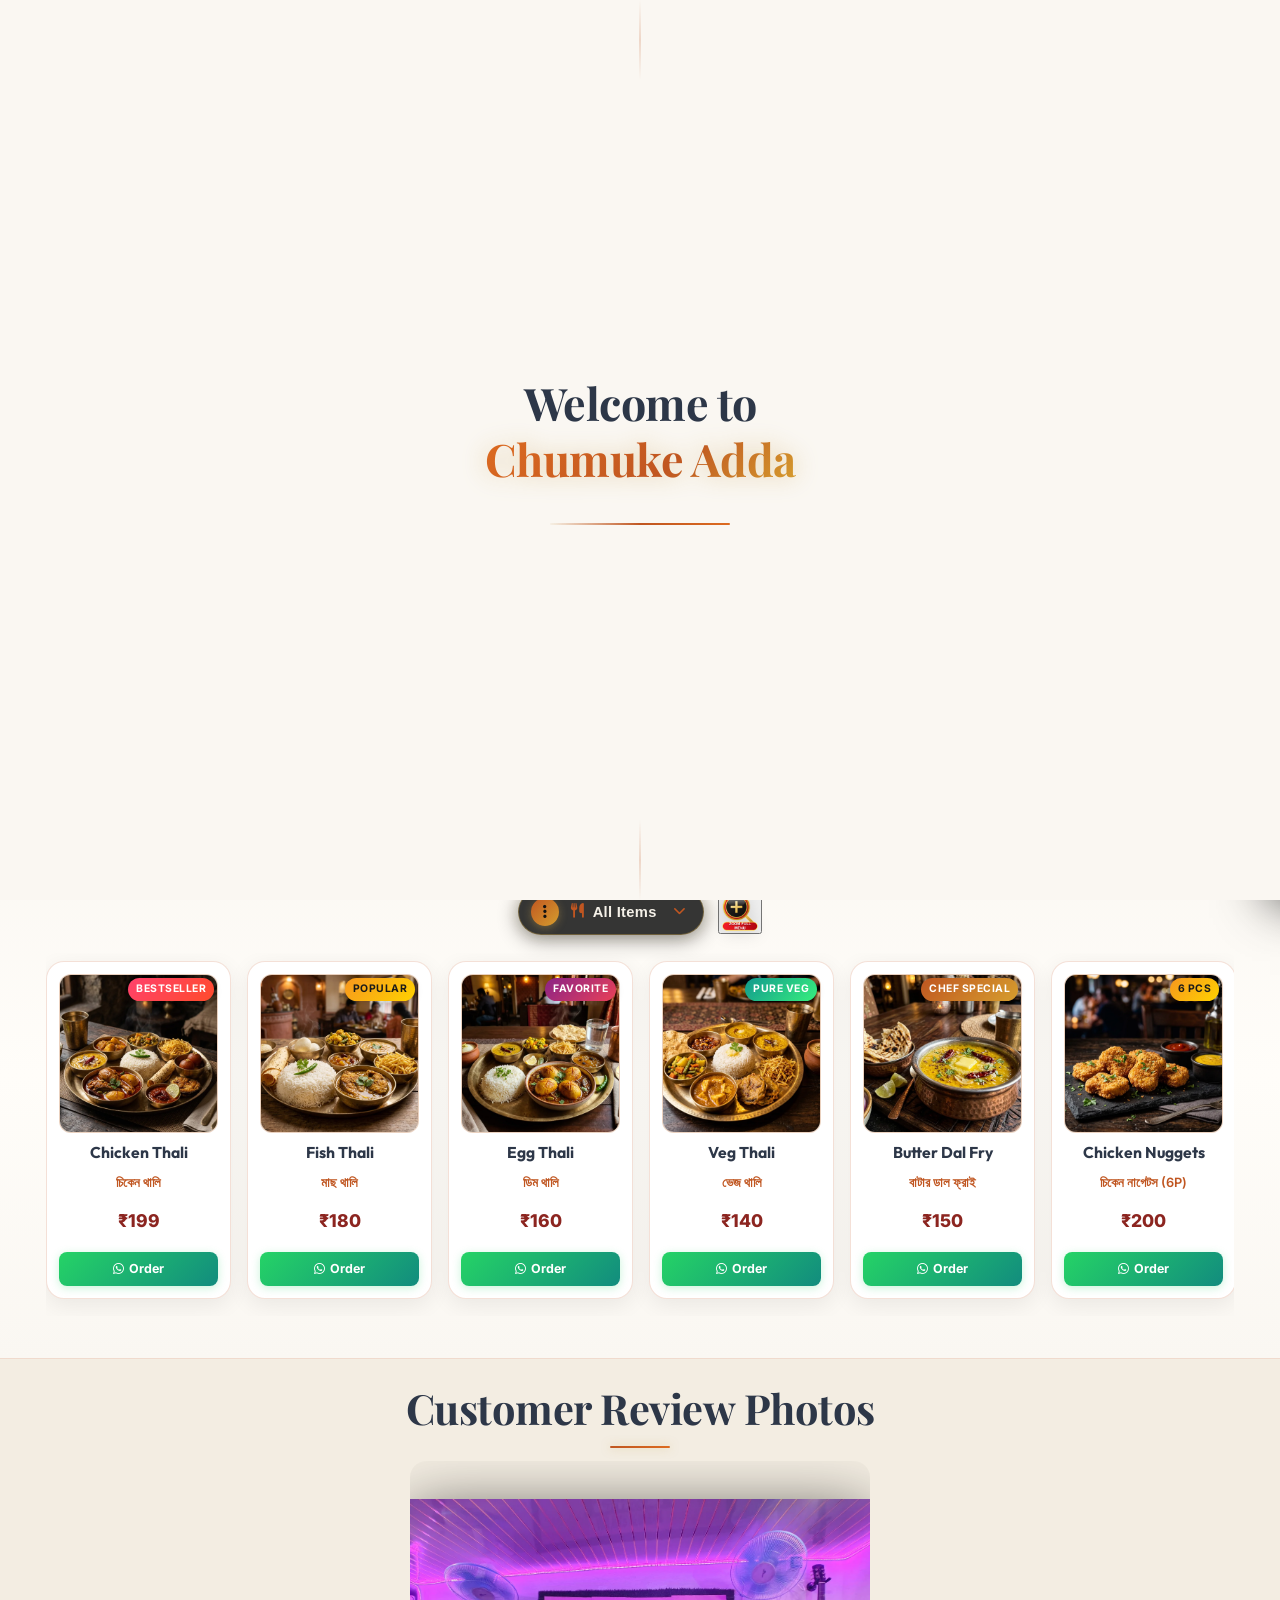
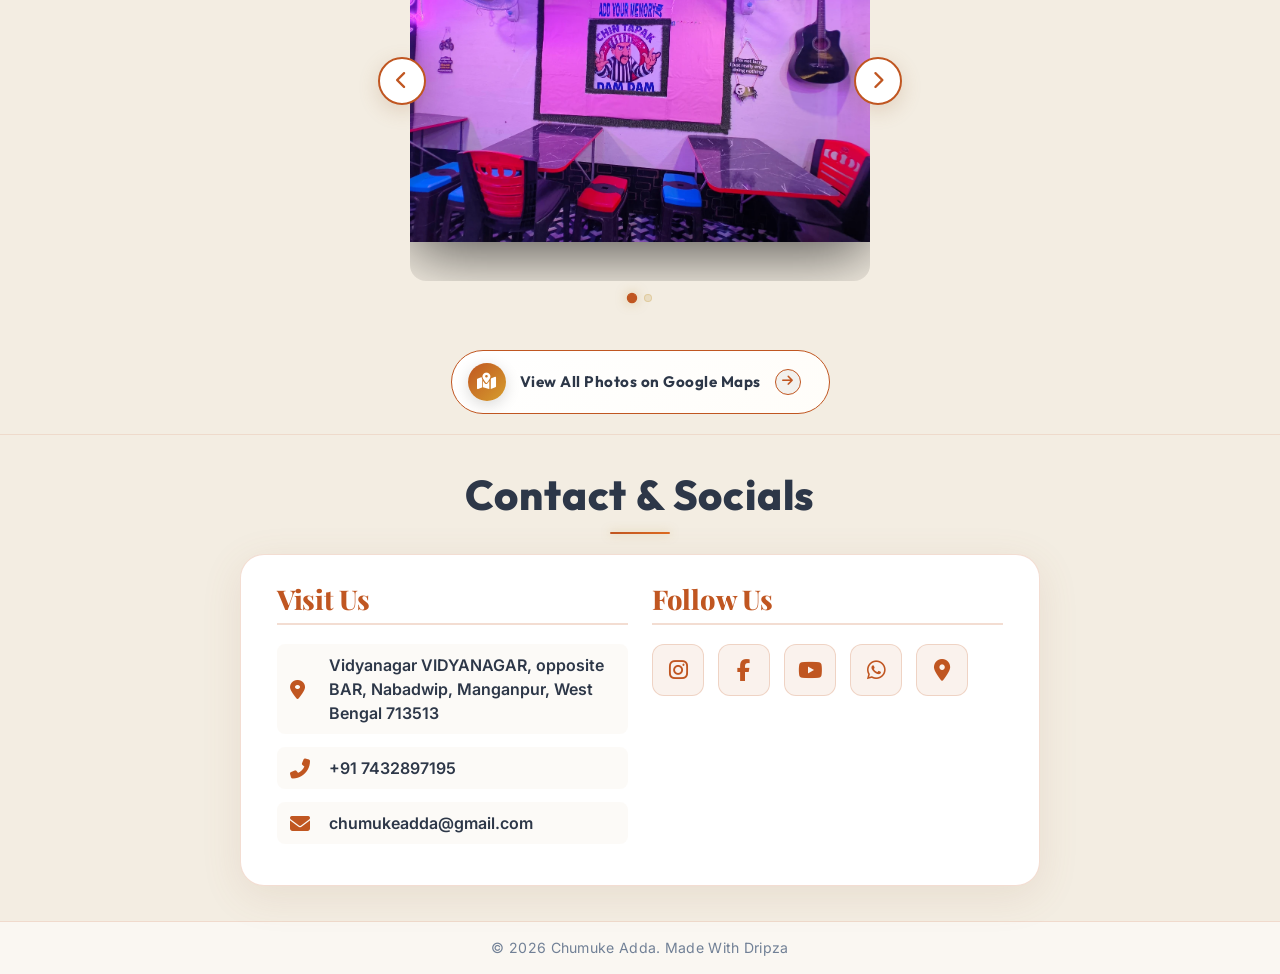
==== commit 48e0bc80: "perf: smooth scroll - passive listeners, momentum drag, remove backdrop-filter, pause animation on s" ====
--- a/index.html
+++ b/index.html
@@ -1131,6 +1131,6 @@
         </div>
     </div>
 
-    <script src="script.js"></script>
+    <script src="script.js?v=1.4"></script>
 </body>
 </html>
--- a/styles.css
+++ b/styles.css
@@ -2716,8 +2716,6 @@
     font-size: 0.92rem;
     font-weight: 600;
     cursor: pointer;
-    backdrop-filter: blur(12px);
-    -webkit-backdrop-filter: blur(12px);
     box-shadow: 0 4px 20px rgba(0, 0, 0, 0.45), 0 0 15px rgba(201, 162, 75, 0.15);
     transition: all 0.3s cubic-bezier(0.25, 0.8, 0.25, 1);
     user-select: none;
@@ -2839,6 +2837,9 @@
     padding-right: 4px;
     scrollbar-width: thin;
     scrollbar-color: rgba(201, 162, 75, 0.6) rgba(255, 255, 255, 0.05);
+    will-change: scroll-position;
+    transform: translateZ(0);
+    -webkit-transform: translateZ(0);
 }
 
 .menu-filter-dropdown-list::-webkit-scrollbar {
@@ -2998,7 +2999,7 @@
     overflow-x: auto;
     overflow-y: hidden;
     scroll-behavior: smooth;
-    scroll-snap-type: x mandatory;
+    scroll-snap-type: x proximity;
     -webkit-overflow-scrolling: touch;
     padding: 8px 6px 18px;
     width: 100%;
@@ -3039,12 +3040,12 @@
     padding: 12px;
     text-align: center;
     box-shadow: 0 6px 22px rgba(0, 0, 0, 0.07) !important;
-    backdrop-filter: blur(12px);
-    -webkit-backdrop-filter: blur(12px);
     transition: transform 0.35s cubic-bezier(0.2, 0.8, 0.2, 1), border-color 0.35s ease, box-shadow 0.35s ease;
     animation: floatMenuItem 4.5s ease-in-out infinite alternate;
     user-select: none;
     position: relative;
+    will-change: transform;
+    contain: layout style;
 }
 
 .food-menu-card:nth-child(even) { animation-delay: 0.8s; }
@@ -3288,8 +3289,6 @@
     position: absolute;
     inset: 0;
     background: rgba(0, 0, 0, 0.72);
-    backdrop-filter: blur(12px);
-    -webkit-backdrop-filter: blur(12px);
 }
 
 .full-menu-modal-container {
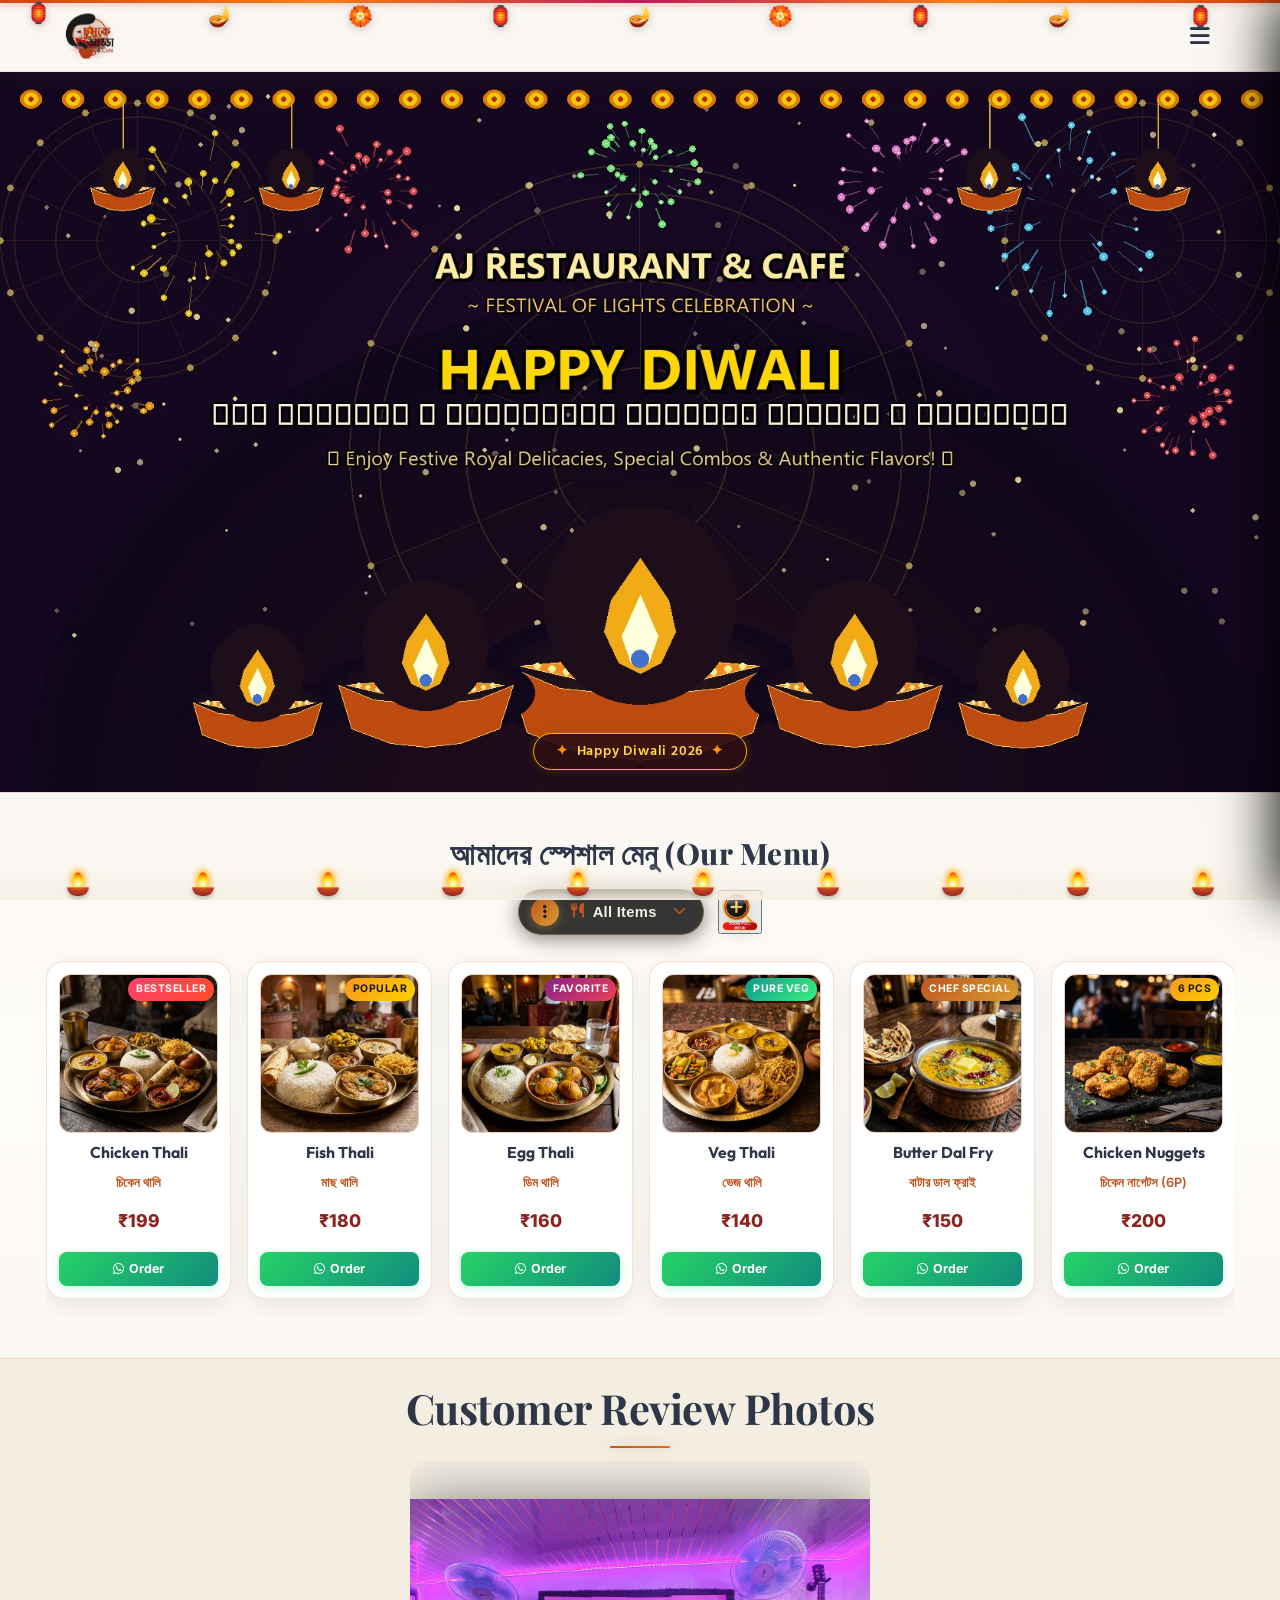
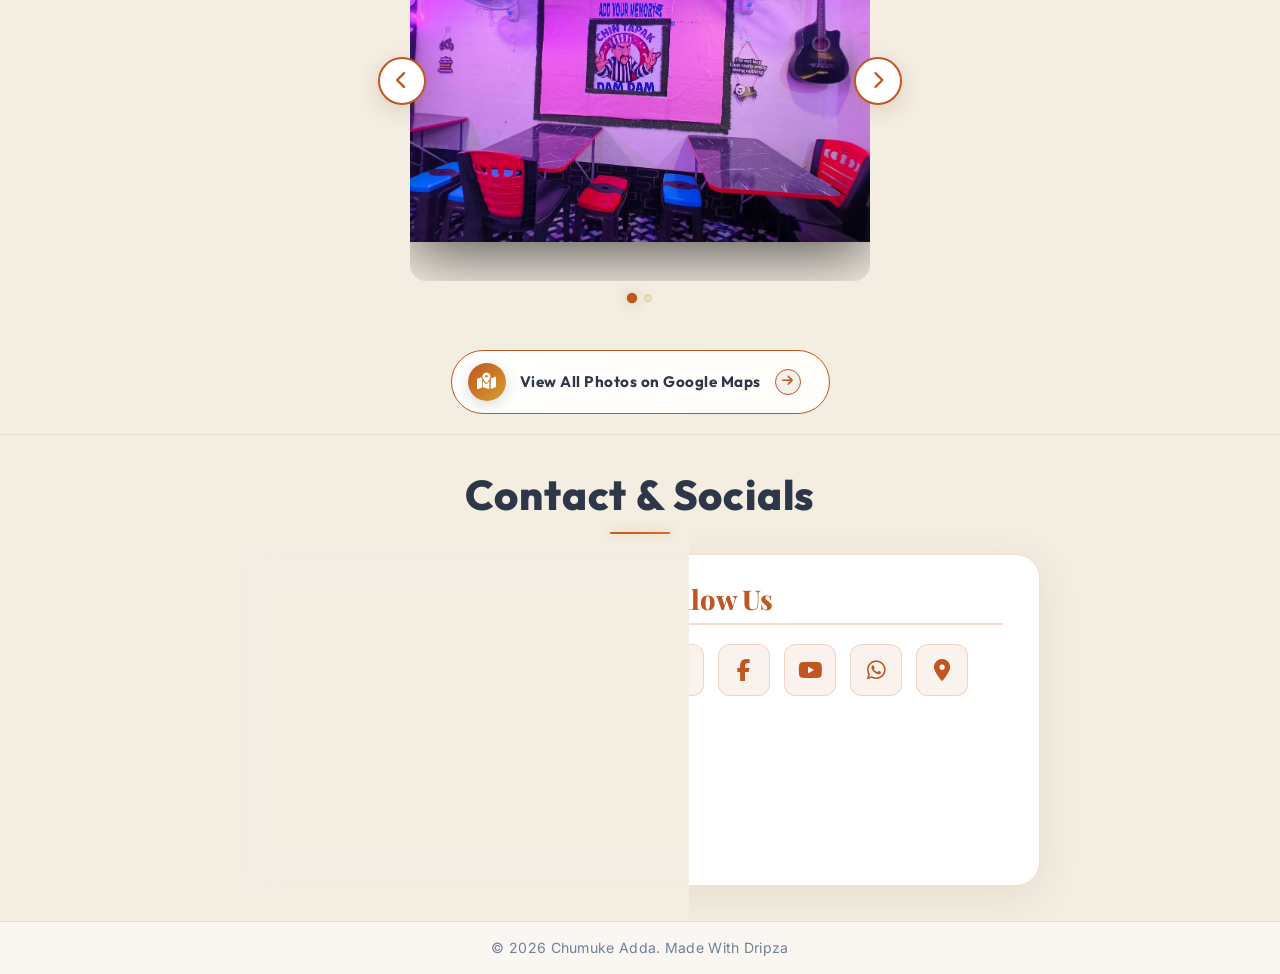
==== commit def6f2b8: "update" ====
--- a/index.html
+++ b/index.html
@@ -5,14 +5,15 @@
     <meta name="viewport" content="width=device-width, initial-scale=1.0">
     <title>Chumuke Adda</title>
     <link rel="icon" type="image/png" href="assets/chumuke_adda_logo.webp">
-    <link href="https://fonts.googleapis.com/css2?family=Playfair+Display:wght@400;600;700;800&family=Outfit:wght@300;400;600;800&family=Inter:wght@300;400;500;600&display=swap" rel="stylesheet">
+    <link href="https://fonts.googleapis.com/css2?family=Playfair+Display:wght@400;600;700;800&family=Outfit:wght@300;400;600;800&family=Inter:wght@300;400;500;600&family=Hind+Siliguri:wght@400;600;700&display=swap" rel="stylesheet">
     <link rel="stylesheet" href="https://cdnjs.cloudflare.com/ajax/libs/font-awesome/6.4.0/css/all.min.css">
     <link rel="stylesheet" href="styles.css?v=1.3">
 </head>
-<body class="no-scroll">
+<body class="no-scroll diwali-theme">
     <!-- Preloader Screen -->
     <div id="preloader">
         <div class="preloader-content">
+            <div class="preloader-diya-glow">🪔</div>
             <h1 class="preloader-title">Welcome to <br><span class="highlight">Chumuke Adda</span></h1>
             <div class="preloader-loader">
                 <div class="loader-bar"></div>
@@ -20,17 +21,32 @@
         </div>
     </div>
     <!-- Navbar -->
+        <!-- Hanging Decorative Diwali Toran & Lanterns -->
+    <div class="diwali-hanging-toran" aria-hidden="true">
+        <div class="toran-string"></div>
+        <div class="toran-items">
+            <span class="toran-lantern tl1">🏮</span>
+            <span class="toran-diya td1">🪔</span>
+            <span class="toran-flower tf1">🏵️</span>
+            <span class="toran-lantern tl2">🏮</span>
+            <span class="toran-diya td2">🪔</span>
+            <span class="toran-flower tf2">🏵️</span>
+            <span class="toran-lantern tl3">🏮</span>
+            <span class="toran-diya td3">🪔</span>
+            <span class="toran-lantern tl4">🏮</span>
+        </div>
+    </div>
     <nav class="navbar">
         <div class="logo-container">
             <img src="assets/chumuke_adda_logo.webp" alt="Chumuke Adda Logo" class="logo-brand-img">
             <div class="logo-text-wrapper">
-                <span class="animated-football-header" title="Ganesh Chaturthi Special">
-                    <img src="assets/ganesh_run_icon.webp" alt="Ganesh Run Icon" style="object-fit: contain; filter: drop-shadow(0 0 5px rgba(255, 215, 0, 0.6));">
+                <span class="animated-football-header" title="Diwali Celebration">
+                    <img src="assets/diwali_run_icon.webp" alt="Mahalaya Run Icon" style="object-fit: contain; filter: drop-shadow(0 2px 5px rgba(183, 28, 28, 0.4)) drop-shadow(0 1px 2px rgba(0, 0, 0, 0.25));">
                 </span>
                 <span class="logo-text">Chumuke Adda</span>
             </div>
         </div>
-        <span class="rath-yatra-header-text">শুভ বিশ্বকর্মা পূজা!</span>
+        <span class="rath-yatra-header-text diwali-header-text">✨ শুভ দীপাবলি ও কালীপূজা 🪔</span>
         <ul class="nav-links">
             <li><a href="#home">Home</a></li>
             <li><a href="#menu">Menu</a></li>
@@ -38,14 +54,6 @@
             <li><a href="#contact">Contact</a></li>
         </ul>
         <div class="navbar-actions">
-            <!-- Rakhi Purnima Button for Poster -->
-            <button class="fifa-btn" id="open-promo-modal-direct-btn" title="Show Ganesh Chaturthi Special Poster">
-                <div class="fifa-container">
-                    <div class="fifa-magic-ring"></div>
-                    <img src="assets/ganesh_icon.webp" alt="Ganesh Special" class="fifa-svg" style="object-fit: contain;">
-                </div>
-            </button>
-            
             <div class="hamburger">
                 <i class="fas fa-bars"></i>
             </div>
@@ -55,11 +63,16 @@
     <!-- Hero Section -->
     <section id="home" class="hero">
         <div class="hero-bg banner-box">
-            <img src="assets/aj_restaurant_banner_1.webp" alt="AJ Restaurant & Cafe Banner" class="active">
+            <img src="assets/diwali_greeting_banner.webp" alt="Happy Diwali Festival Banner" class="active">
             <img src="assets/hero_banner_1.webp" alt="Chumuke Adda Banner 1">
             <img src="assets/hero_banner_2.webp" alt="Chumuke Adda Banner 2">
             <img src="assets/hero_banner_3.webp" alt="Chumuke Adda Banner 3">
             <div class="overlay"></div>
+        </div>
+        <!-- Interactive Diwali Fireworks Canvas Overlay -->
+        <canvas id="diwali-fireworks-canvas"></canvas>
+        <div class="hero-diwali-badge">
+            <span class="sparkle-star">✦</span> Happy Diwali 2026 <span class="sparkle-star">✦</span>
         </div>
         <!-- Click/Hover Zones for Banner Control -->
         <div class="hero-nav-zone left-zone" title="Previous Image"></div>
@@ -1122,15 +1135,19 @@
 
 
 
-    <!-- Promo Poster Modal -->
-    <div class="promo-modal" id="promo-modal">
-        <div class="promo-modal-overlay"></div>
-        <div class="promo-modal-content">
-            <button class="promo-modal-close" id="close-promo-modal-btn" aria-label="Close Promo Modal"><i class="fas fa-times"></i></button>
-            <img src="assets/promo_poster.webp" alt="Rakhi Purnima Celebration" class="promo-poster-img">
-        </div>
+        <!-- Interactive Diwali Diya Bar along bottom -->
+    <div class="diwali-diya-bar" id="diwali-diya-bar" title="Interactive Diwali Diyas - Click to Light / Extinguish">
+        <div class="interactive-diya-item"><div class="diya-flame"></div><div class="diya-pot"></div></div>
+        <div class="interactive-diya-item"><div class="diya-flame"></div><div class="diya-pot"></div></div>
+        <div class="interactive-diya-item"><div class="diya-flame"></div><div class="diya-pot"></div></div>
+        <div class="interactive-diya-item"><div class="diya-flame"></div><div class="diya-pot"></div></div>
+        <div class="interactive-diya-item"><div class="diya-flame"></div><div class="diya-pot"></div></div>
+        <div class="interactive-diya-item"><div class="diya-flame"></div><div class="diya-pot"></div></div>
+        <div class="interactive-diya-item"><div class="diya-flame"></div><div class="diya-pot"></div></div>
+        <div class="interactive-diya-item"><div class="diya-flame"></div><div class="diya-pot"></div></div>
+        <div class="interactive-diya-item"><div class="diya-flame"></div><div class="diya-pot"></div></div>
+        <div class="interactive-diya-item"><div class="diya-flame"></div><div class="diya-pot"></div></div>
     </div>
-
     <script src="script.js?v=1.4"></script>
-</body>
+    </body>
 </html>
--- a/styles.css
+++ b/styles.css
@@ -101,6 +101,8 @@
 }
 
 .logo-brand-img {
+    position: relative;
+    z-index: 1002;
     height: 52px;
     width: auto;
     object-fit: contain;
@@ -136,6 +138,7 @@
 .animated-football-header img {
     width: 100%;
     height: 100%;
+    filter: drop-shadow(0 2px 5px rgba(183, 28, 28, 0.4)) drop-shadow(0 1px 2px rgba(0, 0, 0, 0.25)) !important;
 }
 
 .logo-text {
@@ -1127,6 +1130,7 @@
     font-weight: 800;
     letter-spacing: 0.5px;
     color: #8B1A1A;
+    text-shadow: 0 1px 2px rgba(0, 0, 0, 0.15);
     white-space: nowrap;
     opacity: 0;
     pointer-events: none;
@@ -3001,6 +3005,7 @@
     scroll-behavior: smooth;
     scroll-snap-type: x proximity;
     -webkit-overflow-scrolling: touch;
+    touch-action: pan-x pan-y;
     padding: 8px 6px 18px;
     width: 100%;
     cursor: grab;
@@ -4095,3 +4100,287 @@
         font-size: 0.7rem;
     }
 }
+
+/* Mobile touch vertical page scroll compatibility */
+.main-menu-scroll-wrapper,
+.main-menu-scroll-track,
+.main-menu-scroll-track .food-menu-card {
+    touch-action: pan-x pan-y !important;
+}
+
+/* ============================================================
+   DIWALI FESTIVAL THEME STYLES (LIGHT THEME - দীপাবলি ও কালীপূজা)
+   Optimized for All Devices: Desktop, iPhone & Low-End Android
+   ============================================================ */
+
+/* Preloader Diya Enhancement */
+.preloader-diya-glow {
+    font-size: 3rem;
+    margin-bottom: 8px;
+    animation: diyaPulseGlow 1.8s infinite ease-in-out;
+    filter: drop-shadow(0 0 10px #e65100);
+    will-change: transform;
+}
+
+.preloader-subtitle {
+    font-family: 'Hind Siliguri', 'Outfit', sans-serif;
+    color: #c62828;
+    font-size: 1.1rem;
+    font-weight: 700;
+    margin-top: 6px;
+    letter-spacing: 0.5px;
+    text-shadow: 0 0 6px rgba(198, 40, 40, 0.25);
+}
+
+@keyframes diyaPulseGlow {
+    0%, 100% { transform: scale(1) translateZ(0); filter: drop-shadow(0 0 8px #d84315); }
+    50% { transform: scale(1.12) translateZ(0); filter: drop-shadow(0 0 16px #ff8f00); }
+}
+
+/* Hanging Festive Toran & Lanterns */
+.diwali-hanging-toran {
+    position: fixed;
+    top: 0;
+    left: 0;
+    width: 100%;
+    height: 44px;
+    z-index: 1001;
+    pointer-events: none;
+    overflow: hidden;
+    transform: translateZ(0);
+}
+
+.toran-string {
+    position: absolute;
+    top: 0;
+    left: 0;
+    width: 100%;
+    height: 3px;
+    background: linear-gradient(90deg, #d84315, #f57f17, #c2185b, #f57f17, #d84315);
+    box-shadow: 0 2px 5px rgba(216, 67, 21, 0.35);
+}
+
+.toran-items {
+    display: flex;
+    justify-content: space-around;
+    align-items: flex-start;
+    padding: 0 10px;
+    width: 100%;
+}
+
+.toran-items span {
+    display: inline-block;
+    transform-origin: top center;
+    font-size: 1.25rem;
+    filter: drop-shadow(0 2px 4px rgba(0, 0, 0, 0.2));
+    will-change: transform;
+}
+
+.toran-lantern { animation: toranSway 3.2s infinite ease-in-out; }
+.toran-diya { animation: toranSway 2.8s infinite ease-in-out reverse; }
+.toran-flower { animation: toranSway 3.6s infinite ease-in-out; font-size: 1rem; }
+
+.tl1 { animation-delay: 0s; position: relative; left: -42px; top: -3px; }
+.td1 { animation-delay: 0.4s; }
+.tf1 { animation-delay: 0.8s; }
+.tl2 { animation-delay: 1.2s; }
+.td2 { animation-delay: 1.6s; }
+.tf2 { animation-delay: 0.3s; }
+.tl3 { animation-delay: 0.9s; }
+.td3 { animation-delay: 1.4s; }
+.tl4 { animation-delay: 0.2s; }
+
+@keyframes toranSway {
+    0%, 100% { transform: rotate(-8deg) translateZ(0); }
+    50% { transform: rotate(8deg) translateZ(0); }
+}
+
+/* Diwali Header Text (Light Theme - Rich Royal Crimson & Vermilion) */
+.diwali-header-text {
+    font-family: 'Hind Siliguri', 'Playfair Display', serif !important;
+    font-size: 1.25rem !important;
+    font-weight: 700 !important;
+    color: #b71c1c !important;
+    background: linear-gradient(90deg, #b71c1c 0%, #d84315 35%, #880e4f 70%, #e65100 100%) !important;
+    -webkit-background-clip: text !important;
+    -webkit-text-fill-color: transparent !important;
+    filter: drop-shadow(0 1px 3px rgba(183, 28, 28, 0.25));
+    letter-spacing: 0.5px;
+}
+
+/* Hero Section Diwali Additions */
+#diwali-fireworks-canvas {
+    position: absolute;
+    inset: 0;
+    width: 100%;
+    height: 100%;
+    z-index: 2;
+    pointer-events: auto;
+    cursor: crosshair;
+    contain: strict;
+}
+
+.hero-diwali-badge {
+    position: absolute;
+    bottom: 22px;
+    left: 50%;
+    transform: translateX(-50%) translateZ(0);
+    z-index: 3;
+    background: rgba(45, 14, 20, 0.9);
+    border: 1.5px solid #ffb300;
+    border-radius: 30px;
+    padding: 6px 18px;
+    font-family: 'Hind Siliguri', 'Outfit', sans-serif;
+    color: #ffd54f;
+    font-size: 0.88rem;
+    font-weight: 600;
+    letter-spacing: 0.8px;
+    white-space: nowrap;
+    box-shadow: 0 4px 15px rgba(0, 0, 0, 0.35), 0 0 10px rgba(255, 179, 0, 0.3);
+    pointer-events: none;
+    animation: badgeFloat 3.5s infinite ease-in-out;
+}
+
+.sparkle-star {
+    color: #ff9100;
+    margin: 0 4px;
+    display: inline-block;
+}
+
+@keyframes badgeFloat {
+    0%, 100% { transform: translateX(-50%) translateY(0) translateZ(0); }
+    50% { transform: translateX(-50%) translateY(-5px) translateZ(0); }
+}
+
+/* Interactive Diya Bar along bottom of the screen */
+.diwali-diya-bar {
+    position: fixed;
+    bottom: 0;
+    left: 0;
+    width: 100%;
+    height: 38px;
+    z-index: 9980;
+    display: flex;
+    justify-content: space-around;
+    align-items: flex-end;
+    padding: 0 15px 4px 15px;
+    pointer-events: none;
+    background: linear-gradient(to top, rgba(245, 238, 226, 0.95) 0%, rgba(245, 238, 226, 0) 100%);
+    contain: layout paint;
+}
+
+.interactive-diya-item {
+    pointer-events: auto;
+    cursor: pointer;
+    display: flex;
+    flex-direction: column;
+    align-items: center;
+    transition: transform 0.2s ease-out;
+    user-select: none;
+    will-change: transform;
+}
+
+.interactive-diya-item:hover {
+    transform: scale(1.25) translateY(-3px) translateZ(0);
+}
+
+.diya-flame {
+    width: 10px;
+    height: 15px;
+    background: radial-gradient(circle at 50% 80%, #fff 0%, #ffd700 45%, #ff4500 85%, transparent 100%);
+    border-radius: 50% 50% 25% 25% / 70% 70% 30% 30%;
+    box-shadow: 0 0 8px #ff9100, 0 -2px 6px #ffd700;
+    animation: diyaFlameFlicker 0.2s infinite alternate ease-in-out;
+    transform-origin: bottom center;
+    transition: opacity 0.3s ease, transform 0.3s ease;
+    will-change: transform, opacity;
+}
+
+.diya-pot {
+    width: 22px;
+    height: 9px;
+    background: linear-gradient(180deg, #c0392b 0%, #962d22 100%);
+    border-radius: 0 0 14px 14px;
+    border-top: 1.5px solid #e67e22;
+    box-shadow: 0 2px 4px rgba(0, 0, 0, 0.25);
+}
+
+.interactive-diya-item.unlit .diya-flame {
+    opacity: 0;
+    transform: scale(0.2);
+}
+
+@keyframes diyaFlameFlicker {
+    0% { transform: scale(1) rotate(-1deg) translateZ(0); }
+    100% { transform: scale(1.06, 0.95) rotate(1.5deg) translateZ(0); }
+}
+
+@media (max-width: 768px) {
+    .diwali-diya-bar {
+        height: 30px;
+        padding-bottom: 2px;
+    }
+    .interactive-diya-item:nth-child(n+7) {
+        display: none !important;
+    }
+    .diya-flame {
+        width: 8px;
+        height: 12px;
+    }
+    .diya-pot {
+        width: 17px;
+        height: 7px;
+    }
+}
+/* Sparkler Cursor Trail Particle (Desktop only) */
+.diwali-sparkler-dot {
+    position: fixed;
+    pointer-events: none;
+    border-radius: 50%;
+    z-index: 10005;
+    animation: sparklerFade 0.55s forwards linear;
+    will-change: transform, opacity;
+}
+
+@keyframes sparklerFade {
+    0% { transform: translate(0, 0) scale(1) translateZ(0); opacity: 1; }
+    100% { transform: translate(var(--tx, 0), var(--ty, 0)) scale(0) translateZ(0); opacity: 0; }
+}
+
+/* Mobile Optimizations */
+@media (max-width: 768px) {
+    .diwali-header-text {
+        font-size: 0.92rem !important;
+    }
+    .diwali-hanging-toran {
+        height: 36px;
+    }
+    .tl1 {
+        left: -14px;
+        top: -2px;
+    }
+    .toran-items span {
+        font-size: 1rem;
+    }
+    .hero-diwali-badge {
+        font-size: 0.72rem;
+        padding: 4px 12px;
+        bottom: 10px;
+    }
+    .diwali-diya-bar {
+        height: 30px;
+        padding-bottom: 2px;
+    }
+    .diya-flame {
+        width: 8px;
+        height: 12px;
+    }
+    .diya-pot {
+        width: 17px;
+        height: 7px;
+    }
+    .preloader-diya-glow,
+    .diwali-header-text {
+        filter: none !important;
+    }
+}
